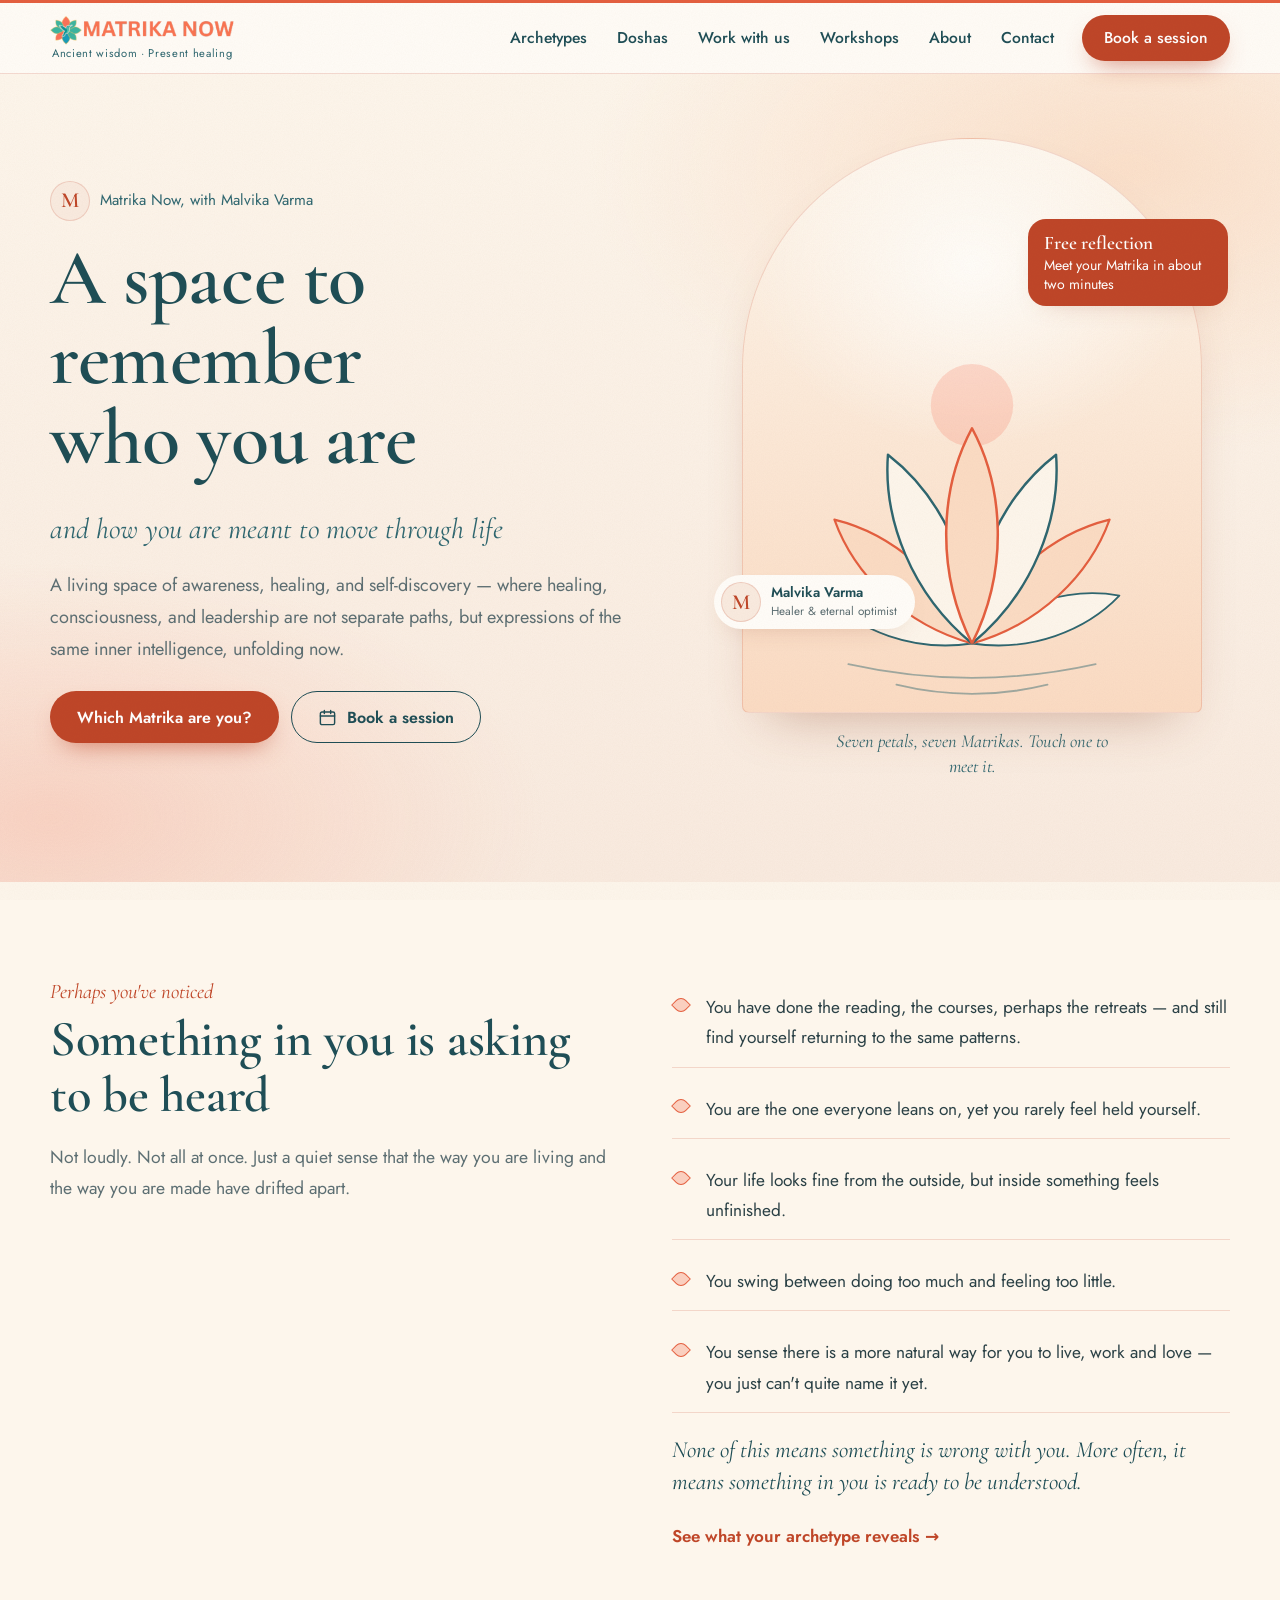
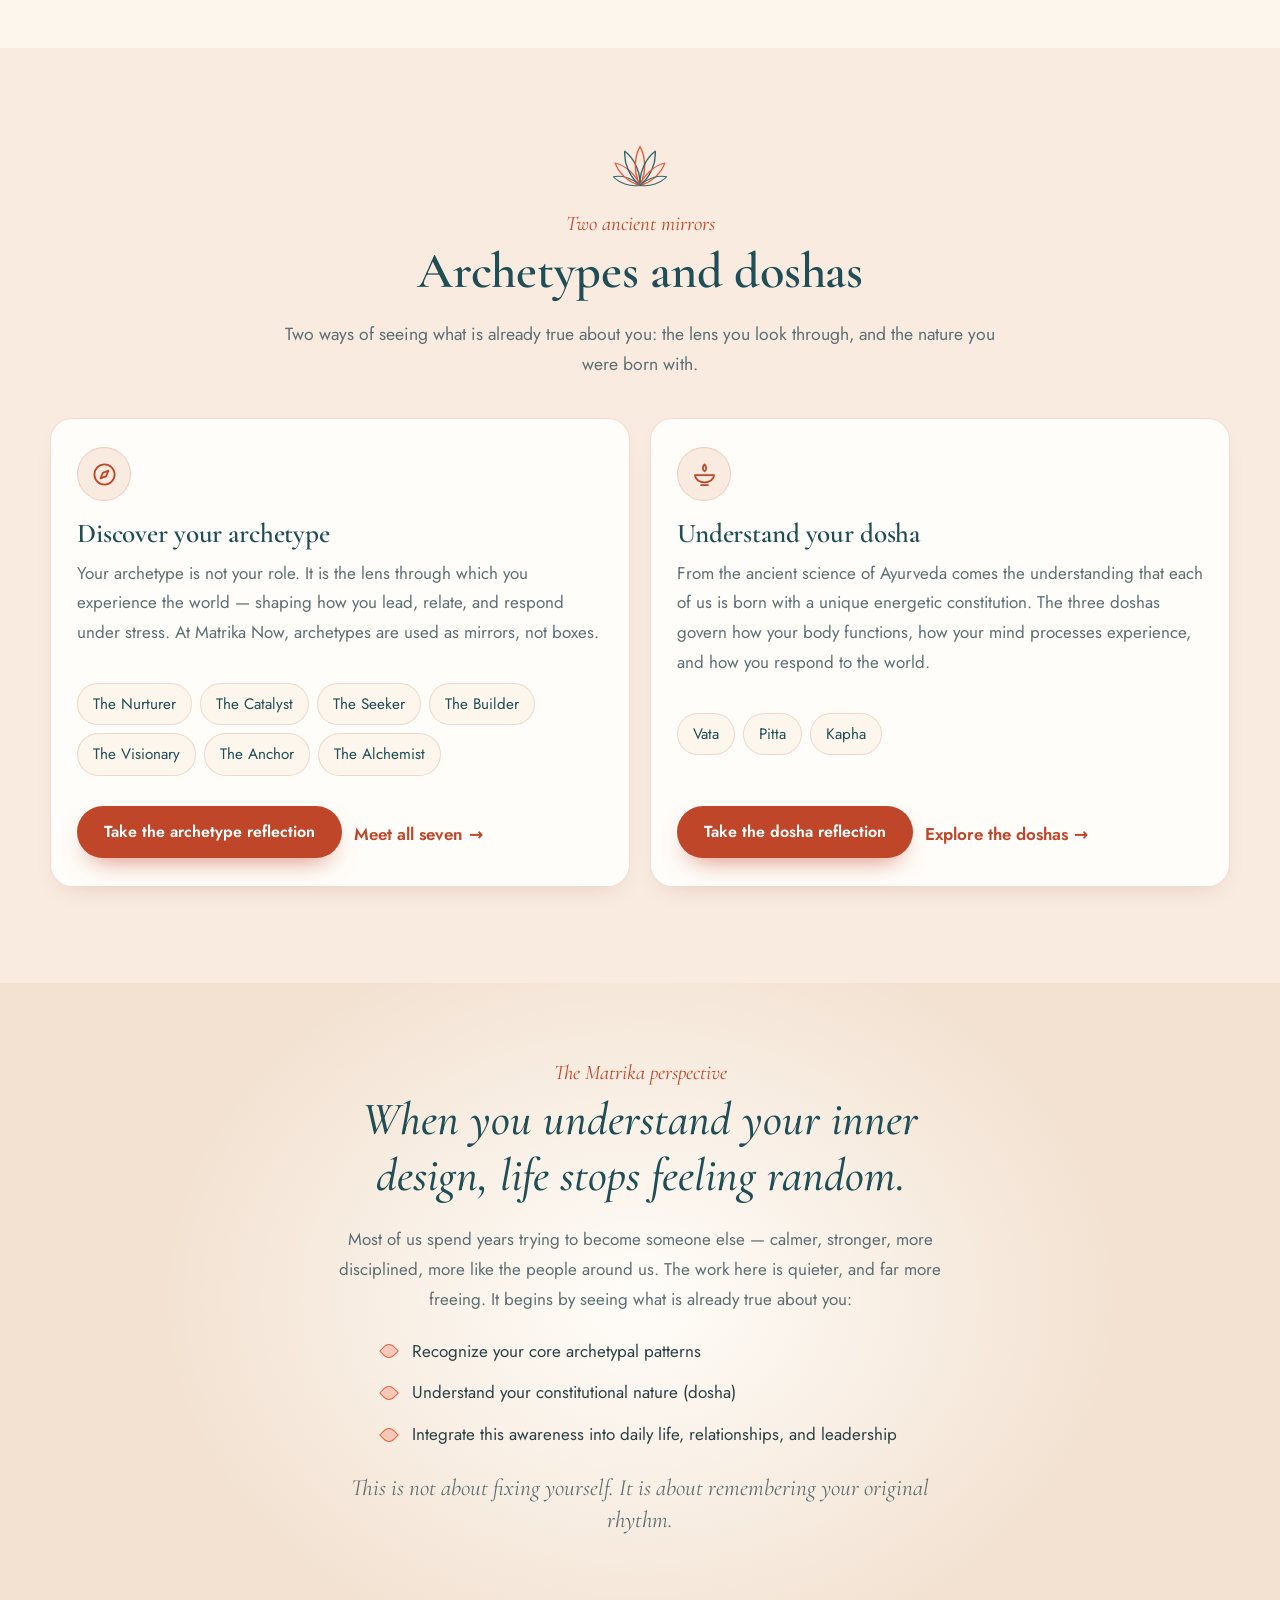
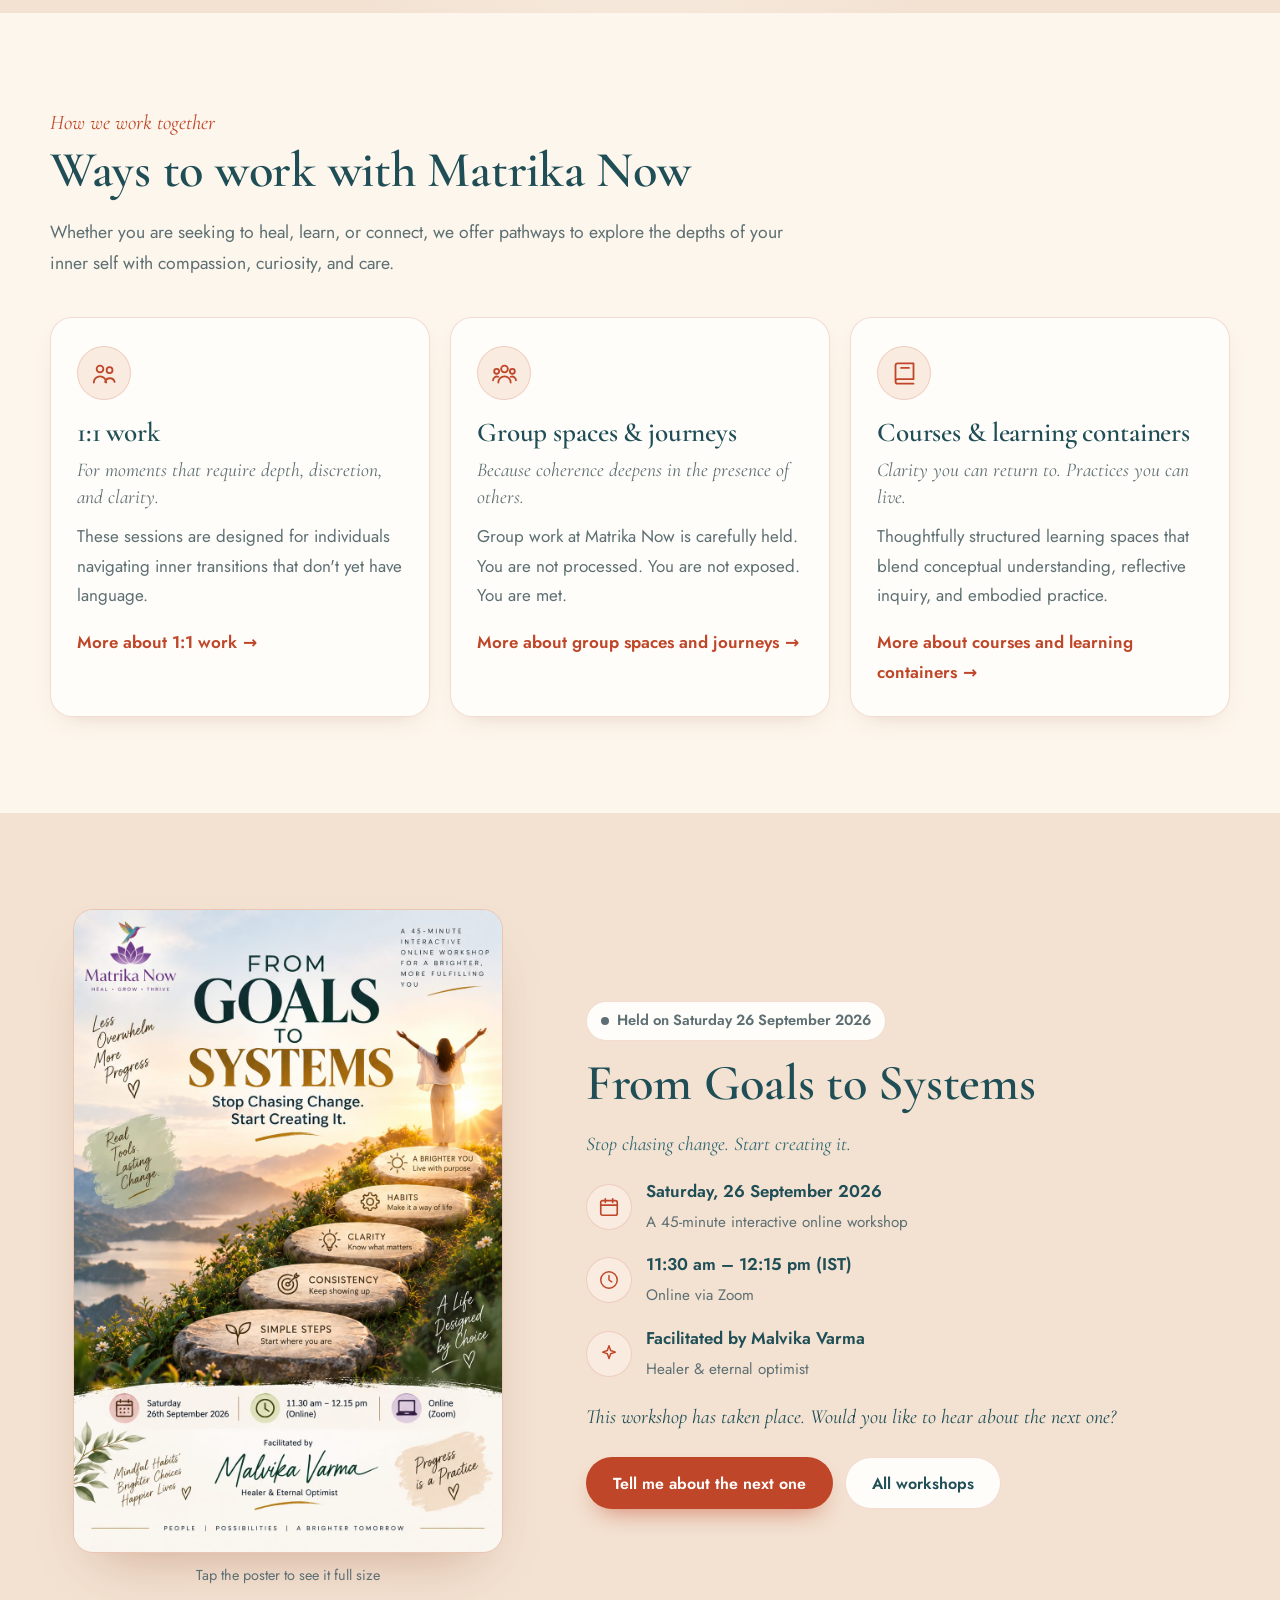
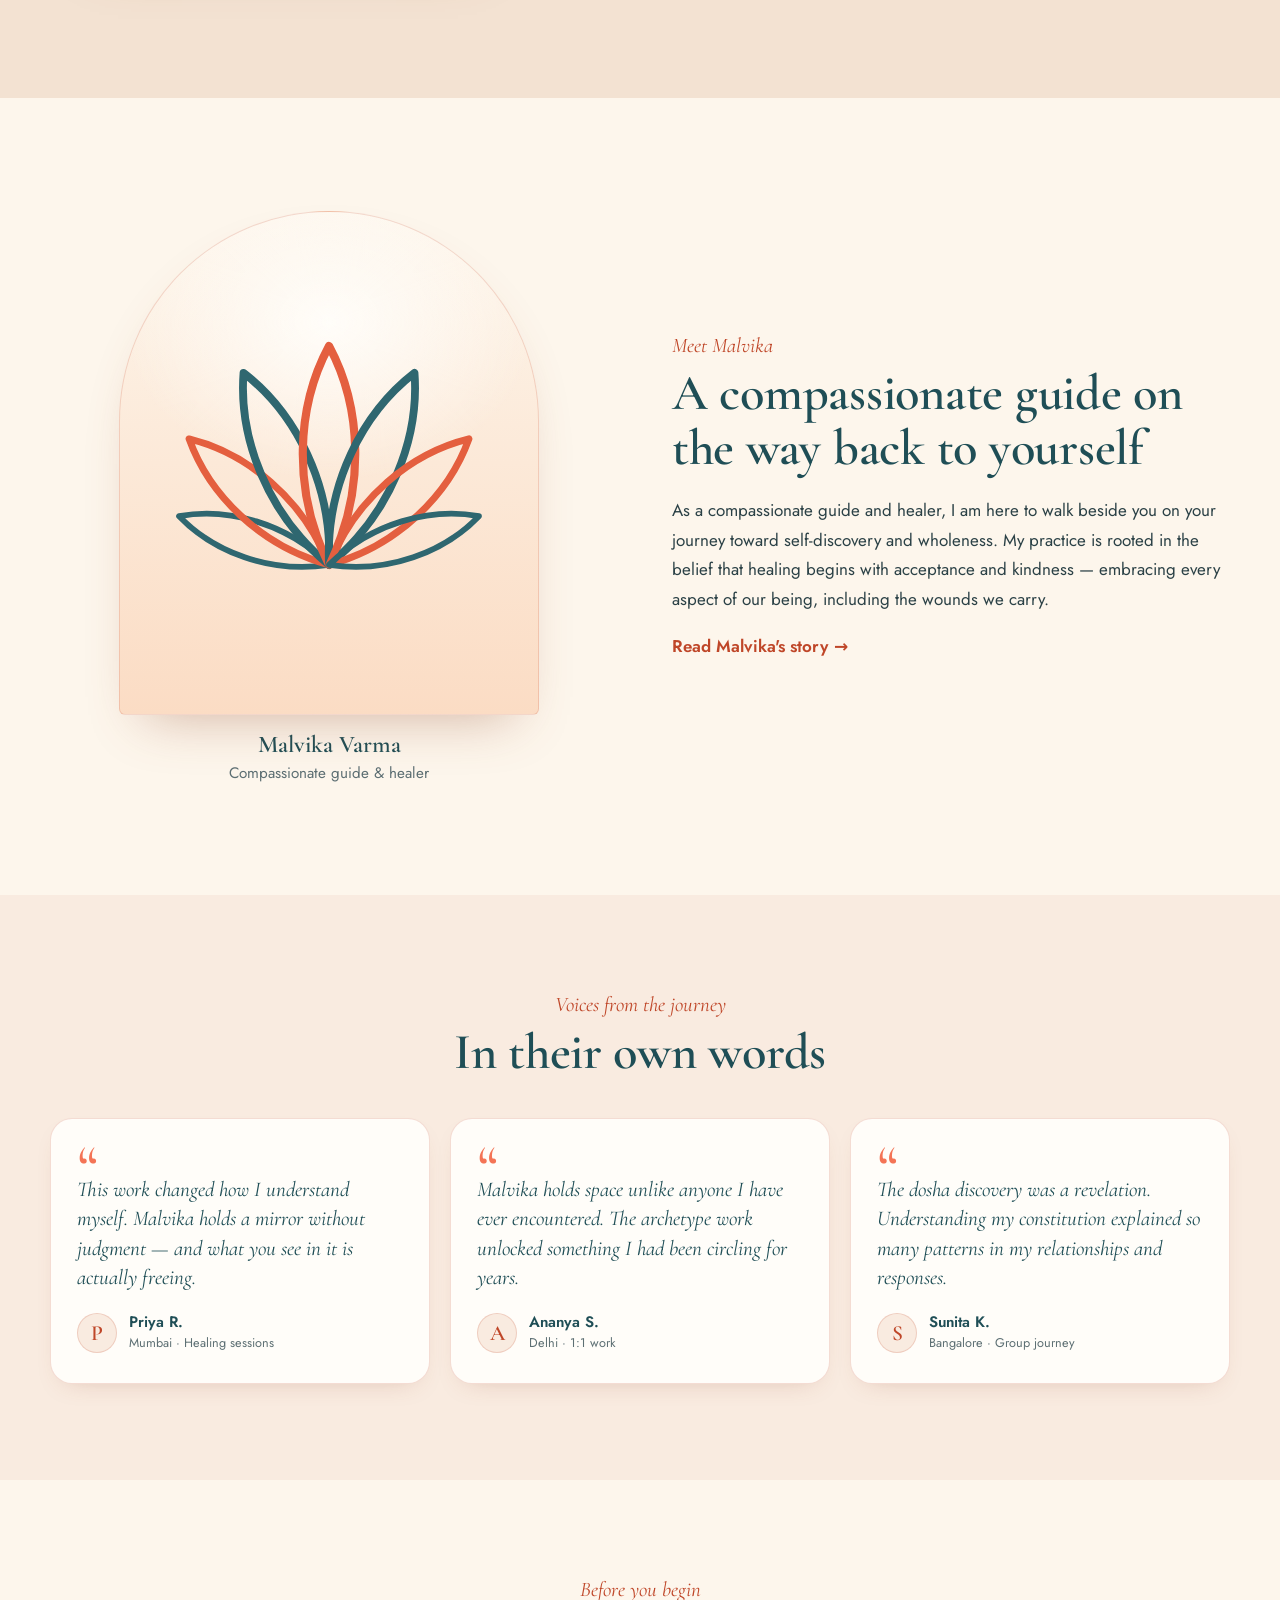
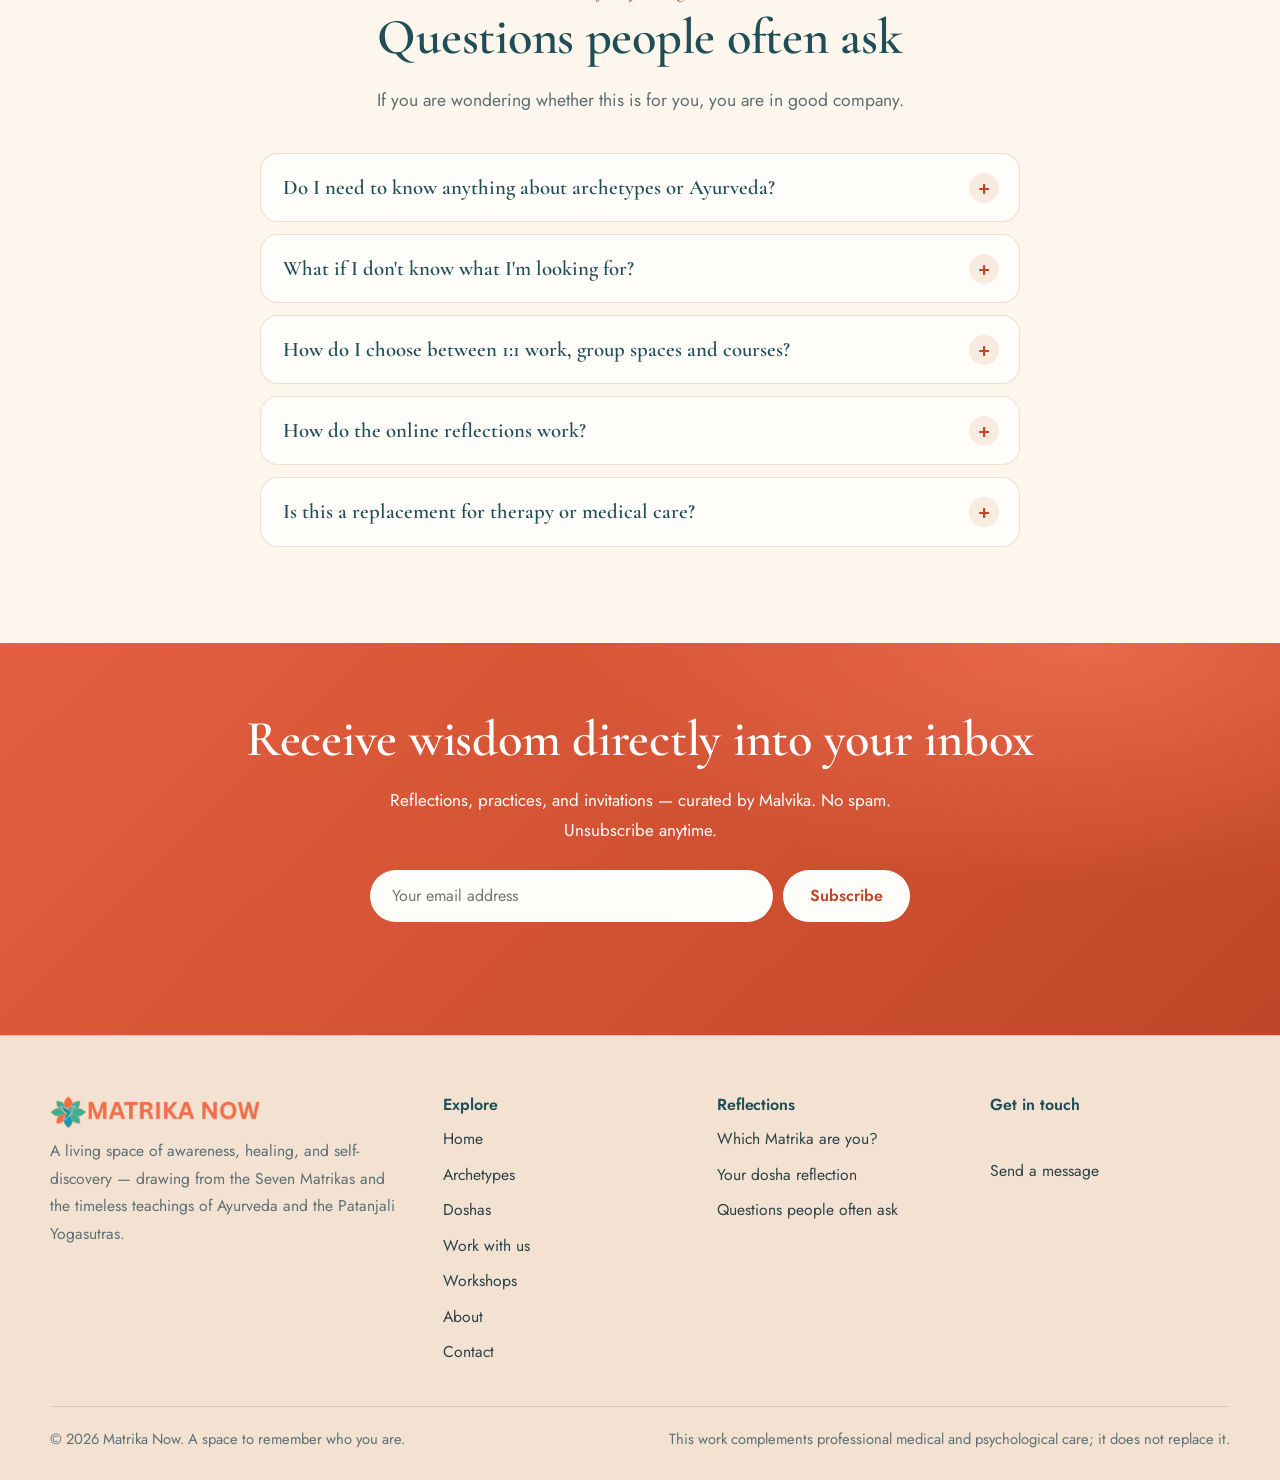
==== index.html @ 665d8288 "Redesign: seven pages, reflections, workshops and working contact points - Home plus Archetypes, Dos" ====
<!doctype html>
<html lang="en" data-root="">
<head>
  <meta charset="utf-8">
  <meta name="viewport" content="width=device-width, initial-scale=1">
  <title>Matrika Now — Ancient Wisdom, Present Healing</title>
  <meta name="description" content="Matrika Now, with healer Malvika Varma: a space for healing and self-discovery through the Seven Matrika archetypes and Ayurvedic doshas. Take the free reflection.">
  <meta name="theme-color" content="#fdf6ec">
  <meta property="og:type" content="website">
  <meta property="og:site_name" content="Matrika Now">
  <meta property="og:title" content="Matrika Now — Ancient Wisdom, Present Healing">
  <meta property="og:description" content="Matrika Now, with healer Malvika Varma: a space for healing and self-discovery through the Seven Matrika archetypes and Ayurvedic doshas. Take the free reflection.">
  <meta property="og:image" content="https://matrikanow.com/assets/img/og-image.jpg">
  <meta property="og:url" content="https://matrikanow.com/">
  <meta name="twitter:card" content="summary_large_image">
  <link rel="canonical" href="https://matrikanow.com/">
  <link rel="icon" type="image/png" href="favicon.png">
  <link rel="preconnect" href="https://fonts.googleapis.com">
  <link rel="preconnect" href="https://fonts.gstatic.com" crossorigin>
  <link rel="stylesheet" href="https://fonts.googleapis.com/css2?family=Cormorant+Garamond:ital,wght@0,500;0,600;1,400;1,500;1,600&family=Jost:wght@400;500;600&display=swap">
  <link rel="stylesheet" href="assets/css/site.css?v=1">
  <script type="application/ld+json">{"@context":"https://schema.org","@type":"Organization","name":"Matrika Now","url":"https://matrikanow.com/","logo":"https://matrikanow.com/logo.png","description":"A living space of awareness, healing, and self-discovery, drawing from the Seven Matrikas, Ayurveda and the Patanjali Yogasutras.","founder":{"@type":"Person","name":"Malvika Varma","jobTitle":"Healer and guide"}}</script>
</head>
<body>
<a class="skip" href="#main">Skip to content</a>
<div class="progress" aria-hidden="true"></div>
<!-- HEADER (same on every page; generated, now edit each page) -->
<header class="site-header">
  <div class="wrap bar">
    <a class="brand" href="./" aria-label="Matrika Now home"><img src="logo.png" alt="Matrika Now" width="300" height="48"><small>Ancient wisdom · Present healing</small></a>
    <button class="nav-toggle" aria-expanded="false" aria-controls="site-nav"><svg viewBox="0 0 24 24" fill="none" stroke="currentColor" stroke-width="2" stroke-linecap="round"><path d="M4 7h16M4 12h16M4 17h10"/></svg><span class="sr-only">Open menu</span></button>
    <nav class="nav" id="site-nav" aria-label="Main"><a href="archetypes/">Archetypes</a><a href="doshas/">Doshas</a><a href="work-with-us/">Work with us</a><a href="workshops/">Workshops</a><a href="about/">About</a><a href="contact/">Contact</a><a class="btn btn-coral" data-book href="contact/">Book a session</a></nav>
  </div>
</header>
<main id="main">
<!-- HERO. The seven-petal lotus draws itself once; each petal links to its archetype. -->
<section class="hero">
  <div class="wrap">
    <div>
      <p class="with"><span class="ini" aria-hidden="true">M</span>Matrika Now, with Malvika Varma</p>
      <h1>A space to remember <span class="nb">who you are</span></h1>
      <p class="sub">and how you are meant to move through life</p>
      <p class="lede">A living space of awareness, healing, and self-discovery — where healing, consciousness, and leadership are not separate paths, but expressions of the same inner intelligence, unfolding now.</p>
      <div class="cta-row"><a class="btn btn-coral" href="archetypes/#quiz">Which Matrika are you?</a><a class="btn btn-line" data-book href="contact/"><svg viewBox="0 0 24 24" fill="none" stroke="currentColor" stroke-width="1.8" stroke-linecap="round" stroke-linejoin="round" aria-hidden="true"><rect x="3" y="5" width="18" height="16" rx="2"/><path d="M8 3v4M16 3v4M3 10h18"/></svg> Book a session</a></div>
    </div>
    <div>
      <div class="window">
        <div class="arch"><svg class="lotus" viewBox="0 0 400 360" role="group" aria-label="The Seven Matrikas, drawn as the petals of a lotus"><circle class="sun" cx="200" cy="92" r="36"/><a href="archetypes/#a-nurturer" data-line="The Nurturer · care, holding, emotional attunement" aria-label="The Nurturer"><path class="petal t" pathLength="1" style="--i:3" transform="rotate(-72 200 300) translate(200 300) scale(0.72) translate(-200 -300)" d="M200 300 C 168 236 172 164 200 112 C 228 164 232 236 200 300 Z"/></a><a href="archetypes/#a-alchemist" data-line="The Alchemist · integration, synthesis, deep transformation" aria-label="The Alchemist"><path class="petal t" pathLength="1" style="--i:3" transform="rotate(72 200 300) translate(200 300) scale(0.72) translate(-200 -300)" d="M200 300 C 168 236 172 164 200 112 C 228 164 232 236 200 300 Z"/></a><a href="archetypes/#a-catalyst" data-line="The Catalyst · transformation, action, momentum" aria-label="The Catalyst"><path class="petal c" pathLength="1" style="--i:2" transform="rotate(-48 200 300) translate(200 300) scale(0.86) translate(-200 -300)" d="M200 300 C 168 236 172 164 200 112 C 228 164 232 236 200 300 Z"/></a><a href="archetypes/#a-anchor" data-line="The Anchor · grounding, presence, nervous-system safety" aria-label="The Anchor"><path class="petal c" pathLength="1" style="--i:2" transform="rotate(48 200 300) translate(200 300) scale(0.86) translate(-200 -300)" d="M200 300 C 168 236 172 164 200 112 C 228 164 232 236 200 300 Z"/></a><a href="archetypes/#a-seeker" data-line="The Seeker · meaning, inquiry, inner truth" aria-label="The Seeker"><path class="petal t" pathLength="1" style="--i:1" transform="rotate(-24 200 300) translate(200 300) scale(0.96) translate(-200 -300)" d="M200 300 C 168 236 172 164 200 112 C 228 164 232 236 200 300 Z"/></a><a href="archetypes/#a-visionary" data-line="The Visionary · imagination, possibility, future-sensing" aria-label="The Visionary"><path class="petal t" pathLength="1" style="--i:1" transform="rotate(24 200 300) translate(200 300) scale(0.96) translate(-200 -300)" d="M200 300 C 168 236 172 164 200 112 C 228 164 232 236 200 300 Z"/></a><a href="archetypes/#a-builder" data-line="The Builder · stability, structure, continuity" aria-label="The Builder"><path class="petal c" pathLength="1" style="--i:0" transform="rotate(0 200 300) translate(200 300) scale(1) translate(-200 -300)" d="M200 300 C 168 236 172 164 200 112 C 228 164 232 236 200 300 Z"/></a><path class="ripple" pathLength="1" d="M92 318 Q200 342 308 318"/><path class="ripple" pathLength="1" d="M134 336 Q200 352 266 336"/></svg></div>
        <div class="badge"><span class="ini" aria-hidden="true">M</span><span><b>Malvika Varma</b><small>Healer &amp; eternal optimist</small></span></div>
        <a class="tag" href="archetypes/#quiz"><b>Free reflection</b>Meet your Matrika in about two minutes</a>
      </div>
      <p class="petal-cap" aria-live="polite">Seven petals, seven Matrikas. Touch one to meet it.</p>
    </div>
  </div>
</section>

<!-- RECOGNITION -->
<section class="section" id="recognise">
  <div class="wrap split top">
    <div class="head" style="margin:0">
      <span class="note">Perhaps you've noticed</span>
      <h2>Something in you is asking to be heard</h2>
      <p>Not loudly. Not all at once. Just a quiet sense that the way you are living and the way you are made have drifted apart.</p>
    </div>
    <div>
      <ul class="ticks recognise"><li>You have done the reading, the courses, perhaps the retreats — and still find yourself returning to the same patterns.</li><li>You are the one everyone leans on, yet you rarely feel held yourself.</li><li>Your life looks fine from the outside, but inside something feels unfinished.</li><li>You swing between doing too much and feeling too little.</li><li>You sense there is a more natural way for you to live, work and love — you just can't quite name it yet.</li></ul>
      <p class="close-line">None of this means something is wrong with you. More often, it means something in you is ready to be understood.</p>
      <a class="more" href="archetypes/#quiz">See what your archetype reveals</a>
    </div>
  </div>
</section>

<!-- TWO MIRRORS: archetypes and doshas -->
<section class="section blush" id="discover">
  <div class="wrap">
    <div class="head center"><svg class="mark-sm" viewBox="60 100 280 225" aria-hidden="true"><path transform="rotate(-72 200 300) translate(200 300) scale(0.72) translate(-200 -300)" d="M200 300 C 168 236 172 164 200 112 C 228 164 232 236 200 300 Z" fill="none" stroke="var(--primary-soft)" stroke-width="7" stroke-linejoin="round"/><path transform="rotate(-48 200 300) translate(200 300) scale(0.86) translate(-200 -300)" d="M200 300 C 168 236 172 164 200 112 C 228 164 232 236 200 300 Z" fill="none" stroke="var(--accent-deep)" stroke-width="7" stroke-linejoin="round"/><path transform="rotate(-24 200 300) translate(200 300) scale(0.96) translate(-200 -300)" d="M200 300 C 168 236 172 164 200 112 C 228 164 232 236 200 300 Z" fill="none" stroke="var(--primary-soft)" stroke-width="7" stroke-linejoin="round"/><path transform="rotate(0 200 300) translate(200 300) scale(1) translate(-200 -300)" d="M200 300 C 168 236 172 164 200 112 C 228 164 232 236 200 300 Z" fill="none" stroke="var(--accent-deep)" stroke-width="7" stroke-linejoin="round"/><path transform="rotate(24 200 300) translate(200 300) scale(0.96) translate(-200 -300)" d="M200 300 C 168 236 172 164 200 112 C 228 164 232 236 200 300 Z" fill="none" stroke="var(--primary-soft)" stroke-width="7" stroke-linejoin="round"/><path transform="rotate(48 200 300) translate(200 300) scale(0.86) translate(-200 -300)" d="M200 300 C 168 236 172 164 200 112 C 228 164 232 236 200 300 Z" fill="none" stroke="var(--accent-deep)" stroke-width="7" stroke-linejoin="round"/><path transform="rotate(72 200 300) translate(200 300) scale(0.72) translate(-200 -300)" d="M200 300 C 168 236 172 164 200 112 C 228 164 232 236 200 300 Z" fill="none" stroke="var(--primary-soft)" stroke-width="7" stroke-linejoin="round"/></svg><span class="note">Two ancient mirrors</span><h2>Archetypes and doshas</h2><p>Two ways of seeing what is already true about you: the lens you look through, and the nature you were born with.</p></div>
    <div class="grid g2">
      <article class="card door"><span class="ic"><svg viewBox="0 0 24 24" fill="none" stroke="currentColor" stroke-width="1.6" stroke-linecap="round" stroke-linejoin="round" aria-hidden="true"><circle cx="12" cy="12" r="9"/><path d="M15.5 8.5l-2 5-5 2 2-5z"/></svg></span><h3>Discover your archetype</h3><p>Your archetype is not your role. It is the lens through which you experience the world — shaping how you lead, relate, and respond under stress. At Matrika Now, archetypes are used as mirrors, not boxes.</p><ul class="chips"><li><a href="archetypes/#a-nurturer">The Nurturer</a></li><li><a href="archetypes/#a-catalyst">The Catalyst</a></li><li><a href="archetypes/#a-seeker">The Seeker</a></li><li><a href="archetypes/#a-builder">The Builder</a></li><li><a href="archetypes/#a-visionary">The Visionary</a></li><li><a href="archetypes/#a-anchor">The Anchor</a></li><li><a href="archetypes/#a-alchemist">The Alchemist</a></li></ul><p class="last" data-last="archetype" hidden>Your last reflection: <b></b></p><div class="cta-row"><a class="btn btn-coral" href="archetypes/#quiz">Take the archetype reflection</a><a class="more" href="archetypes/">Meet all seven</a></div></article>
      <article class="card door"><span class="ic"><svg viewBox="0 0 24 24" fill="none" stroke="currentColor" stroke-width="1.6" stroke-linecap="round" stroke-linejoin="round" aria-hidden="true"><path d="M12 3c2 2.4 2 4.6 0 6.2-2-1.6-2-3.8 0-6.2z"/><path d="M3.5 12.5h17c0 3.6-3.8 6.5-8.5 6.5s-8.5-2.9-8.5-6.5z"/><path d="M9 21.5h6"/></svg></span><h3>Understand your dosha</h3><p>From the ancient science of Ayurveda comes the understanding that each of us is born with a unique energetic constitution. The three doshas govern how your body functions, how your mind processes experience, and how you respond to the world.</p><ul class="chips"><li><a href="doshas/#d-vata">Vata</a></li><li><a href="doshas/#d-pitta">Pitta</a></li><li><a href="doshas/#d-kapha">Kapha</a></li></ul><p class="last" data-last="dosha" hidden>Your last reflection: <b></b></p><div class="cta-row"><a class="btn btn-coral" href="doshas/#quiz">Take the dosha reflection</a><a class="more" href="doshas/">Explore the doshas</a></div></article>
    </div>
  </div>
</section>

<!-- THE MATRIKA PERSPECTIVE -->
<section class="band" id="perspective">
  <div class="wrap">
    <span class="note">The Matrika perspective</span>
    <blockquote>When you understand your inner design, life stops feeling random.</blockquote>
    <p>Most of us spend years trying to become someone else — calmer, stronger, more disciplined, more like the people around us. The work here is quieter, and far more freeing. It begins by seeing what is already true about you:</p>
    <ul class="ticks"><li>Recognize your core archetypal patterns</li><li>Understand your constitutional nature (dosha)</li><li>Integrate this awareness into daily life, relationships, and leadership</li></ul>
    <p class="close-line">This is not about fixing yourself. It is about remembering your original rhythm.</p>
  </div>
</section>

<!-- WAYS TO WORK -->
<section class="section" id="work">
  <div class="wrap">
    <div class="head"><span class="note">How we work together</span><h2>Ways to work with Matrika Now</h2><p>Whether you are seeking to heal, learn, or connect, we offer pathways to explore the depths of your inner self with compassion, curiosity, and care.</p></div>
    <div class="grid g3"><article class="card"><span class="ic"><svg viewBox="0 0 24 24" fill="none" stroke="currentColor" stroke-width="1.6" stroke-linecap="round" stroke-linejoin="round" aria-hidden="true"><circle cx="8" cy="8" r="3"/><circle cx="16.5" cy="9" r="2.6"/><path d="M2.5 20a5.5 5.5 0 0 1 11 0M12.5 19.5a4.4 4.4 0 0 1 8.5 0"/></svg></span><h3>1:1 work</h3><p class="tagline">For moments that require depth, discretion, and clarity.</p><p>These sessions are designed for individuals navigating inner transitions that don't yet have language.</p><a class="more" href="work-with-us/#one-to-one">More about 1:1 work</a></article><article class="card"><span class="ic"><svg viewBox="0 0 24 24" fill="none" stroke="currentColor" stroke-width="1.6" stroke-linecap="round" stroke-linejoin="round" aria-hidden="true"><circle cx="12" cy="8" r="3"/><circle cx="5" cy="10" r="2.2"/><circle cx="19" cy="10" r="2.2"/><path d="M6.5 20a5.5 5.5 0 0 1 11 0M1.8 18a3.4 3.4 0 0 1 4.6-3.1M22.2 18a3.4 3.4 0 0 0-4.6-3.1"/></svg></span><h3>Group spaces &amp; journeys</h3><p class="tagline">Because coherence deepens in the presence of others.</p><p>Group work at Matrika Now is carefully held. You are not processed. You are not exposed. You are met.</p><a class="more" href="work-with-us/#group">More about group spaces and journeys</a></article><article class="card"><span class="ic"><svg viewBox="0 0 24 24" fill="none" stroke="currentColor" stroke-width="1.6" stroke-linecap="round" stroke-linejoin="round" aria-hidden="true"><path d="M4 19V5a2 2 0 0 1 2-2h14v14H6a2 2 0 0 0-2 2 2 2 0 0 0 2 2h14"/><path d="M9 7h7"/></svg></span><h3>Courses &amp; learning containers</h3><p class="tagline">Clarity you can return to. Practices you can live.</p><p>Thoughtfully structured learning spaces that blend conceptual understanding, reflective inquiry, and embodied practice.</p><a class="more" href="work-with-us/#courses">More about courses and learning containers</a></article></div>
  </div>
</section>

<!-- WORKSHOP (the poster stays; status changes automatically after the date) -->
<section class="section sand" id="workshop">
  <div class="wrap">
<!-- WORKSHOP. Past/upcoming is worked out from data-start/data-end (India time, +05:30).
     To add a new workshop: copy this whole <div class="event">, change the dates, text, poster and
     the "Reserve your spot" link (registration page or Zoom sign-up). -->
<div class="event is-past" data-event data-start="2026-09-26T11:30:00+05:30" data-end="2026-09-26T12:15:00+05:30" data-title="From Goals to Systems: a Matrika Now workshop" data-desc="A 45-minute interactive online workshop facilitated by Malvika Varma." data-location="Online via Zoom">
  <div><a class="poster" href="workshop.jpg" target="_blank" rel="noopener"><img src="workshop.jpg" alt="Poster: From Goals to Systems, a 45-minute interactive online workshop by Malvika Varma, Matrika Now, Saturday 26 September 2026, 11:30 am to 12:15 pm on Zoom" width="1024" height="1536" loading="lazy"></a><p class="poster-cap">Tap the poster to see it full size</p></div>
  <div>
    <span class="status">Saturday, 26 September 2026</span>
    <h2>From Goals to Systems</h2>
    <p class="tagline">Stop chasing change. Start creating it.</p>
    <ul class="facts"><li><span class="ic"><svg viewBox="0 0 24 24" fill="none" stroke="currentColor" stroke-width="1.8" stroke-linecap="round" stroke-linejoin="round" aria-hidden="true"><rect x="3" y="5" width="18" height="16" rx="2"/><path d="M8 3v4M16 3v4M3 10h18"/></svg></span><span><b>Saturday, 26 September 2026</b><small>A 45-minute interactive online workshop</small></span></li><li><span class="ic"><svg viewBox="0 0 24 24" fill="none" stroke="currentColor" stroke-width="1.6" stroke-linecap="round" stroke-linejoin="round" aria-hidden="true"><circle cx="12" cy="12" r="9"/><path d="M12 7v5l3 2"/></svg></span><span><b>11:30 am – 12:15 pm (IST)</b><small>Online via Zoom</small></span></li><li><span class="ic"><svg viewBox="0 0 24 24" fill="none" stroke="currentColor" stroke-width="1.6" stroke-linecap="round" stroke-linejoin="round" aria-hidden="true"><path d="M12 3l1.8 5.2L19 10l-5.2 1.8L12 17l-1.8-5.2L5 10l5.2-1.8z"/></svg></span><span><b>Facilitated by Malvika Varma</b><small>Healer &amp; eternal optimist</small></span></li></ul>
    <div class="cta-row" data-when="upcoming"><a class="btn btn-coral" href="contact/?about=From%20Goals%20to%20Systems%20workshop">Reserve your spot</a><button class="btn btn-soft" type="button" data-ics><svg viewBox="0 0 24 24" fill="none" stroke="currentColor" stroke-width="1.8" stroke-linecap="round" stroke-linejoin="round" aria-hidden="true"><rect x="3" y="5" width="18" height="16" rx="2"/><path d="M8 3v4M16 3v4M3 10h18"/></svg> Add to my calendar</button></div>
    <div data-when="past"><p class="close-line" style="font-size:1.25rem">This workshop has taken place. Would you like to hear about the next one?</p><div class="cta-row"><a class="btn btn-coral" href="contact/?about=next%20workshop">Tell me about the next one</a><a class="btn btn-soft" href="workshops/">All workshops</a></div></div>
  </div>
</div>
  </div>
</section>

<!-- MEET MALVIKA -->
<section class="section" id="about">
  <div class="wrap split">
    <figure class="portrait"><div class="arch"><svg class="" viewBox="60 100 280 225" aria-hidden="true"><path transform="rotate(-72 200 300) translate(200 300) scale(0.72) translate(-200 -300)" d="M200 300 C 168 236 172 164 200 112 C 228 164 232 236 200 300 Z" fill="none" stroke="var(--primary-soft)" stroke-width="7" stroke-linejoin="round"/><path transform="rotate(-48 200 300) translate(200 300) scale(0.86) translate(-200 -300)" d="M200 300 C 168 236 172 164 200 112 C 228 164 232 236 200 300 Z" fill="none" stroke="var(--accent-deep)" stroke-width="7" stroke-linejoin="round"/><path transform="rotate(-24 200 300) translate(200 300) scale(0.96) translate(-200 -300)" d="M200 300 C 168 236 172 164 200 112 C 228 164 232 236 200 300 Z" fill="none" stroke="var(--primary-soft)" stroke-width="7" stroke-linejoin="round"/><path transform="rotate(0 200 300) translate(200 300) scale(1) translate(-200 -300)" d="M200 300 C 168 236 172 164 200 112 C 228 164 232 236 200 300 Z" fill="none" stroke="var(--accent-deep)" stroke-width="7" stroke-linejoin="round"/><path transform="rotate(24 200 300) translate(200 300) scale(0.96) translate(-200 -300)" d="M200 300 C 168 236 172 164 200 112 C 228 164 232 236 200 300 Z" fill="none" stroke="var(--primary-soft)" stroke-width="7" stroke-linejoin="round"/><path transform="rotate(48 200 300) translate(200 300) scale(0.86) translate(-200 -300)" d="M200 300 C 168 236 172 164 200 112 C 228 164 232 236 200 300 Z" fill="none" stroke="var(--accent-deep)" stroke-width="7" stroke-linejoin="round"/><path transform="rotate(72 200 300) translate(200 300) scale(0.72) translate(-200 -300)" d="M200 300 C 168 236 172 164 200 112 C 228 164 232 236 200 300 Z" fill="none" stroke="var(--primary-soft)" stroke-width="7" stroke-linejoin="round"/></svg></div><figcaption>Malvika Varma<small>Compassionate guide &amp; healer</small></figcaption></figure>
    <div><span class="note">Meet Malvika</span><h2>A compassionate guide on the way back to yourself</h2><p>As a compassionate guide and healer, I am here to walk beside you on your journey toward self-discovery and wholeness. My practice is rooted in the belief that healing begins with acceptance and kindness — embracing every aspect of our being, including the wounds we carry.</p><a class="more" href="about/">Read Malvika's story</a></div>
  </div>
</section>

<!-- TESTIMONIALS -->
<section class="section blush" id="testimonials">
  <div class="wrap">
    <div class="head center"><span class="note">Voices from the journey</span><h2>In their own words</h2></div>
    <div class="grid g3"><figure class="tcard"><span class="mk" aria-hidden="true">&ldquo;</span><blockquote>This work changed how I understand myself. Malvika holds a mirror without judgment — and what you see in it is actually freeing.</blockquote><figcaption><span class="ini" aria-hidden="true">P</span><span><b>Priya R.</b><small>Mumbai · Healing sessions</small></span></figcaption></figure><figure class="tcard"><span class="mk" aria-hidden="true">&ldquo;</span><blockquote>Malvika holds space unlike anyone I have ever encountered. The archetype work unlocked something I had been circling for years.</blockquote><figcaption><span class="ini" aria-hidden="true">A</span><span><b>Ananya S.</b><small>Delhi · 1:1 work</small></span></figcaption></figure><figure class="tcard"><span class="mk" aria-hidden="true">&ldquo;</span><blockquote>The dosha discovery was a revelation. Understanding my constitution explained so many patterns in my relationships and responses.</blockquote><figcaption><span class="ini" aria-hidden="true">S</span><span><b>Sunita K.</b><small>Bangalore · Group journey</small></span></figcaption></figure></div>
  </div>
</section>

<!-- FAQ -->
<section class="section" id="faq">
  <div class="wrap narrow">
    <div class="head center"><span class="note">Before you begin</span><h2>Questions people often ask</h2><p>If you are wondering whether this is for you, you are in good company.</p></div>
    <div class="faq"><details><summary>Do I need to know anything about archetypes or Ayurveda?</summary><p>Not at all. You bring your life, your questions and your curiosity. The language and the frameworks are introduced gently, only as far as they are useful to you.</p></details><details><summary>What if I don't know what I'm looking for?</summary><p>That is often the most honest place to begin. Many people arrive with a feeling rather than a goal — a restlessness, a heaviness, a sense of being out of step. Naming it is part of the work.</p></details><details><summary>How do I choose between 1:1 work, group spaces and courses?</summary><p>1:1 work suits moments that need depth and privacy. Group spaces suit those who grow through shared experience. Courses suit those who want structure they can return to at their own pace. If you are unsure, begin with a conversation.</p></details><details><summary>How do the online reflections work?</summary><p>The archetype and dosha reflections are short sets of questions that you answer in your browser. Your answers are not sent or stored anywhere; the result is simply a starting point for a conversation.</p></details><details><summary>Is this a replacement for therapy or medical care?</summary><p>No. This work complements professional medical and psychological care; it does not replace it. If you are in crisis or managing a health condition, please continue to work with your doctor or therapist.</p></details></div>
  </div>
</section>

<!-- NEWSLETTER -->
<section class="news" id="newsletter">
  <div class="wrap">
    <h2>Receive wisdom directly into your inbox</h2>
    <p>Reflections, practices, and invitations — curated by Malvika. No spam. Unsubscribe anytime.</p>
    <form data-form="Newsletter" novalidate><label class="sr-only" for="f-news">Email address</label><input id="f-news" name="email" type="email" autocomplete="email" placeholder="Your email address" required><button class="btn btn-light" type="submit">Subscribe</button><p class="form-note" role="status" aria-live="polite"></p></form>
  </div>
</section>
</main>
<!-- FOOTER (same on every page) -->
<footer class="site-footer">
  <div class="wrap">
    <div class="fgrid">
      <div><img class="flogo" src="logo.png" alt="Matrika Now" width="300" height="48" loading="lazy"><p style="max-width:40ch">A living space of awareness, healing, and self-discovery — drawing from the Seven Matrikas and the timeless teachings of Ayurveda and the Patanjali Yogasutras.</p><div class="social"><a data-show="instagram" href="#" aria-label="Instagram"><svg viewBox="0 0 24 24" fill="none" stroke="currentColor" stroke-width="1.6" stroke-linecap="round" stroke-linejoin="round" aria-hidden="true"><rect x="3" y="3" width="18" height="18" rx="5"/><circle cx="12" cy="12" r="4"/><circle cx="17.4" cy="6.6" r=".6" fill="currentColor"/></svg></a><a data-show="facebook" href="#" aria-label="Facebook"><svg viewBox="0 0 24 24" fill="none" stroke="currentColor" stroke-width="1.6" stroke-linecap="round" stroke-linejoin="round" aria-hidden="true"><path d="M14 8h3V4h-3a4 4 0 0 0-4 4v3H7v4h3v6h4v-6h3l1-4h-4V8z"/></svg></a><a data-show="youtube" href="#" aria-label="YouTube"><svg viewBox="0 0 24 24" fill="none" stroke="currentColor" stroke-width="1.6" stroke-linecap="round" stroke-linejoin="round" aria-hidden="true"><rect x="2.5" y="5.5" width="19" height="13" rx="4"/><path d="M10 9.5v5l4.5-2.5z"/></svg></a></div></div>
      <div><h4>Explore</h4><ul><li><a href="./">Home</a></li><li><a href="archetypes/">Archetypes</a></li><li><a href="doshas/">Doshas</a></li><li><a href="work-with-us/">Work with us</a></li><li><a href="workshops/">Workshops</a></li><li><a href="about/">About</a></li><li><a href="contact/">Contact</a></li></ul></div>
      <div><h4>Reflections</h4><ul><li><a href="archetypes/#quiz">Which Matrika are you?</a></li><li><a href="doshas/#quiz">Your dosha reflection</a></li><li><a href="./#faq">Questions people often ask</a></li></ul></div>
      <div><h4>Get in touch</h4><ul><li><a data-show="booking" href="#">Book a session</a></li><li><a data-show="email" href="#"><span data-fill></span></a></li><li><a data-show="whatsapp" href="#">WhatsApp <span data-fill></span></a></li><li><a data-show="phone" href="#"><span data-fill></span></a></li><li><a href="contact/">Send a message</a></li></ul></div>
    </div>
    <div class="fine"><p>&copy; <span data-year>2026</span> Matrika Now. A space to remember who you are.</p><p>This work complements professional medical and psychological care; it does not replace it.</p></div>
  </div>
</footer>
<a class="wa" data-show="whatsapp" href="#" aria-label="Chat on WhatsApp"><svg viewBox="0 0 32 32" fill="currentColor" aria-hidden="true"><path d="M16 3C8.8 3 3 8.8 3 16c0 2.3.6 4.5 1.7 6.4L3 29l6.8-1.8A13 13 0 0016 29c7.2 0 13-5.8 13-13S23.2 3 16 3zm0 23.7c-2 0-3.9-.6-5.5-1.6l-.4-.2-4 1 1.1-3.9-.3-.4A10.7 10.7 0 1116 26.7zm5.9-8c-.3-.2-1.9-.9-2.2-1s-.5-.2-.7.2-.8 1-1 1.2-.4.2-.7.1a8.7 8.7 0 01-4.3-3.8c-.3-.6.3-.5.9-1.7.1-.2 0-.4 0-.5l-1-2.3c-.2-.6-.5-.5-.7-.5h-.6c-.2 0-.6.1-.9.4s-1.2 1.2-1.2 2.9 1.2 3.4 1.4 3.6c.2.2 2.4 3.7 5.9 5.2 2.2.9 3 1 4.1.8.7-.1 1.9-.8 2.2-1.5s.3-1.4.2-1.5-.3-.2-.6-.4z"/></svg></a>
<button class="to-top" aria-label="Back to top"><svg viewBox="0 0 24 24" fill="none" stroke="currentColor" stroke-width="2" stroke-linecap="round" stroke-linejoin="round"><path d="M12 19V5M5 12l7-7 7 7"/></svg></button>
<div class="mbar"><a class="btn btn-coral" data-book href="contact/">Book a session</a><a class="btn btn-soft" href="archetypes/#quiz">Take the reflection</a></div>
<script src="assets/js/site.js?v=1" defer></script>
</body>
</html>
---- assets/css/site.css ----
/* =====================================================================
   MATRIKA NOW · site.css
   Brand palette from the Matrika Now design PDF: warm cream, blush and
   sand grounds, coral accents, deep teal for text (never a background).
   Mobile-first. Colours ONLY from the :root tokens below.
   Breakpoints: 640 / 900 / 1100 (desktop menu) / 1280
   One showpiece: the home hero's seven-petal lotus that draws itself
   once. Everything else is deliberately quiet.
   ===================================================================== */
:root{
  --primary:#1f4e56;       /* deep teal: headings and text only, never a background */
  --primary-soft:#2f6770;
  --accent:#f47456;        /* coral: lines, petals, highlights */
  --accent-deep:#e45f3f;
  --accent-ink:#bf4628;    /* coral dark enough for buttons and small text (AA) */
  --accent-ink-2:#a63c21;  /* button hover */
  --accent-soft:#f89a80;
  --bg:#fdf6ec;            /* warm cream page */
  --bg-blush:#f9ebe0;      /* alternate sections */
  --bg-sand:#f3e2d2;       /* footer, quiet bands */
  --peach:#fbdcc4;
  --paper:#fffdf9;         /* cards, header */
  --on-accent:#ffffff;     /* text on coral */
  --text:#2b4146;
  --muted:#5d6f73;
  --line:rgba(191,70,40,.18);
  --line-soft:rgba(31,78,86,.12);
  --shadow:0 26px 54px -26px rgba(150,80,50,.42);
  --shadow-sm:0 10px 26px -16px rgba(150,80,50,.34);
  --display:"Cormorant Garamond",Georgia,"Times New Roman",serif;
  --sans:"Jost",system-ui,-apple-system,"Segoe UI",Roboto,sans-serif;
  --maxw:1180px;
  --r:22px;
}
*,*::before,*::after{box-sizing:border-box}
html{overflow-x:clip;scroll-behavior:smooth;-webkit-text-size-adjust:100%;scroll-padding-top:96px}
body{margin:0;font-family:var(--sans);font-size:1.0625rem;line-height:1.75;color:var(--text);background:var(--bg);overflow-x:hidden}
/* paper grain, very faint */
body::after{content:"";position:fixed;inset:0;pointer-events:none;z-index:200;opacity:.22;mix-blend-mode:multiply;
  background-image:url("data:image/svg+xml;utf8,<svg xmlns='http://www.w3.org/2000/svg' width='180' height='180'><filter id='n'><feTurbulence type='fractalNoise' baseFrequency='0.9' numOctaves='2' stitchTiles='stitch'/><feColorMatrix values='0 0 0 0 0.55  0 0 0 0 0.40  0 0 0 0 0.30  0 0 0 0.30 0'/></filter><rect width='100%25' height='100%25' filter='url(%23n)'/></svg>")}
[hidden]{display:none!important}
img{max-width:100%;height:auto;display:block}
a{color:var(--accent-ink);text-decoration-thickness:1px;text-underline-offset:3px}
a:hover{color:var(--accent-ink-2)}
h1,h2,h3,h4{font-family:var(--display);font-weight:600;line-height:1.1;color:var(--primary);margin:0 0 .4em;letter-spacing:-.005em}
h1{font-size:clamp(2.75rem,9vw,4.9rem);line-height:1.02}
h2{font-size:clamp(2.05rem,5.2vw,3.15rem)}
h3{font-size:clamp(1.45rem,2.8vw,1.7rem)}
p{margin:0 0 1em}
strong{font-weight:600;color:var(--primary)}
.sr-only{position:absolute;width:1px;height:1px;overflow:hidden;clip:rect(0 0 0 0);white-space:nowrap}
.wrap{width:min(100% - 32px,var(--maxw));margin-inline:auto}
.narrow{max-width:760px;margin-inline:auto}
:focus-visible{outline:3px solid var(--primary-soft);outline-offset:3px;border-radius:8px}
.skip{position:absolute;left:12px;top:-60px;z-index:300;background:var(--paper);color:var(--primary);padding:10px 16px;border-radius:10px;font-weight:600}
.skip:focus{top:12px}
.progress{position:fixed;top:0;left:0;height:3px;width:0;z-index:120;background:linear-gradient(90deg,var(--accent),var(--accent-deep))}

/* ---------- Header ---------- */
.site-header{position:sticky;top:0;z-index:100;background:color-mix(in srgb,var(--paper) 88%,transparent);-webkit-backdrop-filter:blur(12px);backdrop-filter:blur(12px);border-top:3px solid var(--accent-deep);border-bottom:1px solid var(--line);transition:box-shadow .3s}
.site-header.scrolled{box-shadow:0 12px 30px -20px rgba(150,80,50,.55)}
.bar{display:flex;align-items:center;justify-content:space-between;gap:16px;min-height:70px}
.brand{display:flex;flex-direction:column;gap:2px;text-decoration:none;padding:6px 0}
.brand img{width:184px}
.brand small{font-size:.7rem;letter-spacing:.06em;color:var(--primary-soft);padding-left:2px;line-height:1.2}
.nav-toggle{appearance:none;border:1px solid var(--line);background:var(--paper);width:46px;height:46px;border-radius:50%;display:grid;place-items:center;color:var(--primary);cursor:pointer;flex:none}
.nav-toggle svg{width:22px;height:22px}
.nav{position:absolute;left:0;right:0;top:100%;display:none;flex-direction:column;padding:6px 16px 20px;background:var(--paper);border-bottom:1px solid var(--line);box-shadow:0 24px 40px -24px rgba(150,80,50,.5);max-height:calc(100vh - 80px);overflow:auto}
.nav.open{display:flex}
.nav a{padding:13px 4px;border-bottom:1px solid var(--line-soft);color:var(--primary);text-decoration:none;font-weight:500;font-size:1.06rem}
.nav a[aria-current="page"]{color:var(--accent-ink)}
.nav a.btn{margin-top:16px;border-bottom:0;color:var(--on-accent)}
@media (min-width:1100px){
  .nav-toggle{display:none}
  .nav{position:static;display:flex;flex-direction:row;align-items:center;gap:2px;padding:0;background:none;border:0;box-shadow:none;max-height:none;overflow:visible}
  .nav a{border:0;padding:8px 11px;font-size:.98rem;position:relative}
  .nav a[aria-current="page"]::after{content:"";position:absolute;left:11px;right:11px;bottom:1px;height:2px;border-radius:2px;background:var(--accent)}
  .nav a.btn{margin:0 0 0 12px;padding:11px 22px;min-height:46px}
}
@media (min-width:1280px){.nav a{padding:8px 14px}.nav a[aria-current="page"]::after{left:14px;right:14px}}

/* ---------- Buttons ---------- */
.btn{display:inline-flex;align-items:center;justify-content:center;gap:10px;min-height:52px;padding:13px 26px;border-radius:999px;font:600 1rem/1.2 var(--sans);text-decoration:none;cursor:pointer;border:1.5px solid transparent;text-align:center;transition:transform .2s,background-color .25s,box-shadow .25s,color .25s,border-color .25s}
.btn svg{width:19px;height:19px;flex:none}
.btn:active{transform:translateY(1px)}
.btn-coral{background:var(--accent-ink);color:var(--on-accent);box-shadow:0 12px 26px -12px rgba(191,70,40,.7)}
.btn-coral:hover{background:var(--accent-ink-2);color:var(--on-accent)}
.btn-line{border-color:var(--primary);color:var(--primary);background:transparent}
.btn-line:hover{border-color:var(--accent-ink);color:var(--accent-ink);background:var(--paper)}
.btn-soft{background:var(--paper);color:var(--primary);border-color:var(--line)}
.btn-soft:hover{border-color:var(--accent-ink);color:var(--accent-ink)}
.btn-light{background:var(--paper);color:var(--accent-ink)}
.btn-light:hover{background:var(--bg);color:var(--accent-ink-2)}
.cta-row{display:flex;flex-wrap:wrap;gap:12px;align-items:center;margin-top:26px}
@media (max-width:639px){.cta-row .btn{width:100%}}
.more{font-weight:600;color:var(--accent-ink);text-decoration:none}
.more::after{content:"→";display:inline-block;margin-left:6px;transition:transform .2s}
.more:hover::after{transform:translateX(3px)}

/* ---------- Home hero ---------- */
.hero{position:relative;overflow:hidden;padding:40px 0 64px;
  background:radial-gradient(60% 50% at 88% 12%,color-mix(in srgb,var(--peach) 80%,transparent),transparent 70%),
             radial-gradient(55% 45% at 4% 92%,color-mix(in srgb,var(--accent-soft) 30%,transparent),transparent 70%),
             linear-gradient(180deg,var(--bg),var(--bg-blush))}
.hero .wrap{display:grid;gap:44px;align-items:center}
.hero .with{display:flex;align-items:center;gap:10px;font-size:.95rem;color:var(--primary-soft);margin-bottom:18px}
.ini{display:grid;place-items:center;width:40px;height:40px;border-radius:50%;background:var(--bg-blush);border:1px solid var(--line);font-family:var(--display);font-size:1.35rem;font-weight:600;color:var(--accent-ink);flex:none}
.hero .sub{font-family:var(--display);font-style:italic;font-size:clamp(1.35rem,3.2vw,1.8rem);color:var(--primary-soft);line-height:1.3;margin:0 0 .8em}
.nb{white-space:nowrap}
.lede{font-size:1.13rem;color:var(--muted);max-width:56ch}
.window{position:relative;width:100%;max-width:460px;margin-inline:auto}
.arch{position:relative;aspect-ratio:4/5;border-radius:999px 999px 30px 30px;overflow:hidden;border:1px solid var(--line);box-shadow:var(--shadow);
  background:radial-gradient(70% 45% at 50% 22%,var(--paper),transparent 70%),linear-gradient(180deg,var(--bg) 0%,var(--peach) 100%);display:flex;align-items:flex-end}
.arch .lotus{width:100%;height:auto;display:block}
.petal{fill:transparent;stroke-width:2.2;stroke-linejoin:round;stroke-dasharray:1;stroke-dashoffset:1;
  animation:draw 1.5s ease forwards,bloom .9s ease forwards;animation-delay:calc(var(--i) * .14s + .2s),calc(var(--i) * .14s + 1.4s);transition:stroke-width .25s}
.petal.c{stroke:var(--accent-deep);--pf:var(--peach)}
.petal.t{stroke:var(--primary-soft);--pf:var(--bg)}
.ripple{fill:none;stroke:var(--primary-soft);stroke-width:1.6;stroke-linecap:round;opacity:.45;stroke-dasharray:1;stroke-dashoffset:1;animation:draw 1.6s ease 1.2s forwards}
.lotus .sun{fill:color-mix(in srgb,var(--accent) 22%,transparent)}
.lotus a{cursor:pointer;outline:none}
.lotus a:hover .petal,.lotus a:focus-visible .petal{stroke-width:4}
@keyframes draw{to{stroke-dashoffset:0}}
@keyframes bloom{to{fill:var(--pf)}}
.petal-cap{text-align:center;font-family:var(--display);font-style:italic;font-size:1.15rem;color:var(--primary-soft);margin:16px auto 0;max-width:34ch;min-height:3.1em;line-height:1.35}
.badge{position:absolute;left:8px;top:76%;display:flex;gap:10px;align-items:center;background:var(--paper);border-radius:999px;padding:7px 18px 7px 7px;box-shadow:var(--shadow-sm);font-size:.88rem;line-height:1.25}
.badge b{display:block;color:var(--primary);font-weight:600}
.badge small{color:var(--muted)}
.tag{position:absolute;right:8px;top:14%;background:var(--accent-ink);color:var(--on-accent);padding:12px 16px;border-radius:18px;max-width:200px;font-size:.88rem;line-height:1.35;text-decoration:none;box-shadow:var(--shadow-sm);transition:transform .2s}
.tag b{display:block;font-family:var(--display);font-size:1.2rem;font-weight:600}
.tag:hover{color:var(--on-accent);transform:translateY(-2px)}
@media (min-width:900px){
  .hero{padding:64px 0 96px}
  .hero .wrap{grid-template-columns:1.08fr .92fr;gap:60px}
  .badge{left:-28px}
  .tag{right:-26px}
}

/* ---------- Inner page hero ---------- */
.phero{padding:48px 0 44px;text-align:center;background:radial-gradient(60% 70% at 50% 0%,color-mix(in srgb,var(--peach) 65%,transparent),transparent 70%),linear-gradient(180deg,var(--bg),var(--bg-blush))}
.phero .mark{width:84px;height:auto;margin:0 auto 14px}
.phero h1{font-size:clamp(2.5rem,7.4vw,4.1rem)}
.phero .lede{margin-inline:auto}
.phero .cta-row{justify-content:center}
@media (min-width:900px){.phero{padding:72px 0 64px}}

/* ---------- Sections ---------- */
.section{padding:68px 0}
.section.blush{background:var(--bg-blush)}
.section.sand{background:var(--bg-sand)}
.section.paper{background:var(--paper)}
@media (min-width:900px){.section{padding:96px 0}}
.head{max-width:740px;margin-bottom:38px}
.head.center{margin-inline:auto;text-align:center}
.head p{color:var(--muted);font-size:1.1rem}
.note{display:block;font-family:var(--display);font-style:italic;font-size:1.3rem;line-height:1.3;color:var(--accent-ink);margin-bottom:6px}
.mark-sm{width:58px;height:auto;margin-bottom:10px}
.center .mark-sm{margin-inline:auto}
.split{display:grid;gap:40px;align-items:center}
@media (min-width:900px){.split{grid-template-columns:1fr 1fr;gap:64px}.split.top{align-items:start}}

/* ---------- Grids and cards ---------- */
.grid{display:grid;gap:20px}
@media (min-width:640px){.g2,.g4{grid-template-columns:repeat(2,1fr)}.g3{grid-template-columns:repeat(2,1fr)}}
@media (min-width:900px){.g3{grid-template-columns:repeat(3,1fr)}}
@media (min-width:1100px){.g4{grid-template-columns:repeat(4,1fr)}}
.card{background:var(--paper);border:1px solid var(--line);border-radius:var(--r);padding:28px 26px;box-shadow:var(--shadow-sm)}
.card h3{margin-bottom:.35em}
.card p{color:var(--muted)}
.card p:last-child{margin-bottom:0}
.card .more{margin-top:6px}
.ic{width:54px;height:54px;border-radius:50%;background:var(--bg-blush);border:1px solid var(--line);color:var(--accent-ink);display:grid;place-items:center;margin-bottom:18px;flex:none}
.ic svg{width:27px;height:27px}
.tagline{font-family:var(--display);font-style:italic;font-size:1.22rem;line-height:1.35;color:var(--primary-soft);margin-bottom:.6em}

/* Lists */
.ticks{list-style:none;margin:0 0 1.2em;padding:0;display:grid;gap:12px}
.ticks li{position:relative;padding-left:32px}
.ticks li::before{content:"";position:absolute;left:2px;top:.45em;width:14px;height:14px;border-radius:50% 0;transform:rotate(45deg);background:color-mix(in srgb,var(--accent) 30%,transparent);border:1.5px solid var(--accent-deep)}
.card .ticks li{color:var(--muted)}
.recognise{font-size:1.08rem}
.recognise li{padding:14px 0 14px 34px;border-bottom:1px solid var(--line)}
.recognise li::before{top:1.15em}
.close-line{font-family:var(--display);font-size:1.45rem;font-style:italic;line-height:1.4;color:var(--primary)}

/* Chips */
.chips{display:flex;flex-wrap:wrap;gap:8px;margin:18px 0 22px;padding:0;list-style:none}
.chips a{display:inline-block;padding:7px 15px;border-radius:999px;border:1px solid var(--line);background:var(--bg);color:var(--primary);text-decoration:none;font-size:.95rem;transition:border-color .2s,color .2s}
.chips a:hover{border-color:var(--accent-ink);color:var(--accent-ink)}
.door{display:flex;flex-direction:column}
.door .cta-row{margin-top:auto;padding-top:8px}
.last{font-size:.95rem;color:var(--primary-soft);margin:-6px 0 14px}

/* Quote band */
.band{padding:76px 0;text-align:center;background:radial-gradient(50% 80% at 50% 50%,var(--paper),transparent 75%),var(--bg-sand)}
.band blockquote{margin:0 auto;max-width:28ch;font-family:var(--display);font-style:italic;font-weight:500;font-size:clamp(1.9rem,4.6vw,2.9rem);line-height:1.2;color:var(--primary)}
.band p{max-width:62ch;margin:22px auto 0;color:var(--muted)}
.band .ticks{max-width:520px;margin:22px auto;text-align:left}
.band .close-line{margin-top:18px}

/* ---------- Workshop ---------- */
.event{display:grid;gap:36px;align-items:center}
@media (min-width:900px){.event{grid-template-columns:.85fr 1.15fr;gap:60px}}
.poster{display:block;max-width:430px;width:100%;margin-inline:auto;border-radius:20px;overflow:hidden;box-shadow:var(--shadow);border:1px solid var(--line);transition:transform .3s}
.poster:hover{transform:translateY(-3px)}
.poster-cap{text-align:center;font-size:.9rem;color:var(--muted);margin-top:10px}
.status{display:inline-flex;gap:8px;align-items:center;padding:6px 14px;border-radius:999px;background:var(--paper);border:1px solid var(--line);font-size:.92rem;font-weight:600;color:var(--accent-ink);margin-bottom:14px}
.status::before{content:"";width:8px;height:8px;border-radius:50%;background:var(--accent-deep)}
.event.is-past .status{color:var(--muted)}
.event.is-past .status::before{background:var(--muted)}
.event.is-past [data-when="upcoming"],.event:not(.is-past) [data-when="past"]{display:none!important}
.facts{list-style:none;margin:20px 0;padding:0;display:grid;gap:14px}
.facts li{display:flex;gap:14px;align-items:center}
.facts .ic{width:46px;height:46px;margin:0}
.facts .ic svg{width:22px;height:22px}
.facts b{display:block;color:var(--primary);font-weight:600}
.facts small{color:var(--muted);font-size:.95rem}
.path{list-style:none;margin:18px 0;padding:0;display:flex;flex-wrap:wrap;gap:8px}
.path li{padding:7px 14px;border-radius:999px;background:var(--paper);border:1px solid var(--line);font-size:.93rem}
.path b{color:var(--primary);font-weight:600}
.soon{border-style:dashed;text-align:center}
.soon .ic{margin-inline:auto}

/* ---------- Testimonials ---------- */
.tcard{margin:0;background:var(--paper);border:1px solid var(--line);border-radius:var(--r);padding:30px 26px;box-shadow:var(--shadow-sm);display:flex;flex-direction:column}
.tcard .mk{font-family:var(--display);font-size:4rem;line-height:.6;color:var(--accent);height:26px}
.tcard blockquote{margin:0 0 20px;font-family:var(--display);font-size:1.32rem;line-height:1.4;color:var(--primary);font-style:italic}
.tcard figcaption{margin-top:auto;display:flex;gap:12px;align-items:center;font-size:.95rem;line-height:1.3}
.tcard figcaption b{display:block;color:var(--primary);font-weight:600}
.tcard figcaption small{color:var(--muted)}

/* ---------- FAQ ---------- */
.faq{display:grid;gap:12px}
.faq details{background:var(--paper);border:1px solid var(--line);border-radius:18px}
.faq summary{list-style:none;cursor:pointer;padding:20px 60px 20px 22px;position:relative;font-family:var(--display);font-size:1.3rem;font-weight:600;line-height:1.3;color:var(--primary)}
.faq summary::-webkit-details-marker{display:none}
.faq summary::after{content:"+";position:absolute;right:20px;top:50%;transform:translateY(-50%);width:30px;height:30px;border-radius:50%;background:var(--bg-blush);color:var(--accent-ink);display:grid;place-items:center;font:500 1.2rem/1 var(--sans);transition:transform .3s}
.faq details[open] summary::after{transform:translateY(-50%) rotate(45deg)}
.faq details p{padding:0 22px 20px;margin:0;color:var(--muted)}

/* ---------- Archetype cards ---------- */
.agrid{display:grid;gap:20px}
@media (min-width:640px){.agrid{grid-template-columns:repeat(2,1fr)}.agrid>:last-child:nth-child(odd){grid-column:1/-1;justify-self:center;width:calc(50% - 10px)}}
@media (min-width:900px){.agrid{grid-template-columns:repeat(3,1fr)}.agrid>:last-child:nth-child(odd){grid-column:auto;width:auto}.agrid>:last-child:nth-child(3n+1){grid-column:2}}
.acard{scroll-margin-top:110px;transition:box-shadow .3s,border-color .3s}
.acard:target{border-color:var(--accent-deep);box-shadow:0 0 0 3px color-mix(in srgb,var(--accent) 30%,transparent),var(--shadow-sm)}
.balance{font-size:.95rem;color:var(--accent-ink);font-weight:500;margin-bottom:12px!important}
.acard details{border-top:1px solid var(--line);margin-top:6px;padding-top:12px}
.acard summary{cursor:pointer;font-weight:600;color:var(--primary);list-style:none;display:flex;justify-content:space-between;gap:10px;align-items:center}
.acard summary::-webkit-details-marker{display:none}
.acard summary::after{content:"+";color:var(--accent-ink);font-size:1.3rem;line-height:1;transition:transform .3s}
.acard details[open] summary::after{transform:rotate(45deg)}
.shadow-line{margin:12px 0 8px!important}
.shadow-line b{display:block;font-size:.88rem;color:var(--accent-ink);font-weight:600}
.ask{font-family:var(--display);font-style:italic;font-size:1.3rem;line-height:1.35;color:var(--primary)!important;margin:0!important}
.pull{max-width:30ch;margin:48px auto 0;text-align:center;font-family:var(--display);font-style:italic;font-size:clamp(1.6rem,3.6vw,2.2rem);line-height:1.3;color:var(--primary)}

/* ---------- Dosha tabs ---------- */
.tabs{display:flex;gap:4px;padding:5px;background:var(--paper);border:1px solid var(--line);border-radius:999px;width:max-content;max-width:100%;margin:0 auto 34px}
.tab{appearance:none;border:0;background:none;padding:11px 24px;border-radius:999px;font:600 1.02rem/1 var(--sans);color:var(--primary);cursor:pointer;transition:background-color .25s,color .25s}
.tab[aria-selected="true"]{background:var(--accent-ink);color:var(--on-accent)}
@media (max-width:399px){.tab{padding:11px 18px}}
.panel{display:none;gap:24px}
.panel.show{display:grid}
html:not(.js) .panel{display:grid;margin-bottom:48px}
html:not(.js) .tabs{display:none}
@media (min-width:900px){.panel{grid-template-columns:1.1fr .9fr;gap:40px;align-items:start}}
.panel h3{font-size:clamp(2.2rem,5vw,3rem);margin-bottom:.1em}
.energy{font-family:var(--display);font-style:italic;font-size:1.35rem;color:var(--accent-ink);margin-bottom:.8em}
.panel .card{margin-bottom:16px}
.panel .card h4{font-family:var(--sans);font-size:.95rem;font-weight:600;color:var(--accent-ink);margin-bottom:.35em}
.traits{display:flex;flex-wrap:wrap;gap:8px;list-style:none;margin:16px 0 0;padding:0}
.traits li{padding:6px 14px;border-radius:999px;background:var(--paper);border:1px solid var(--line);font-size:.93rem;color:var(--primary)}

/* ---------- Quizzes ---------- */
.quiz{background:var(--paper);border:1px solid var(--line);border-radius:30px;padding:28px 22px;box-shadow:var(--shadow);max-width:780px;margin-inline:auto;scroll-margin-top:100px}
@media (min-width:640px){.quiz{padding:44px}}
.quiz .start{text-align:center}
.quiz .start .ic{margin-inline:auto}
.quiz .meta{font-size:.93rem;color:var(--muted)}
.qtop{display:flex;justify-content:space-between;align-items:center;gap:12px;font-size:.93rem;color:var(--muted)}
.qbar{height:6px;border-radius:6px;background:var(--bg-blush);overflow:hidden;margin:8px 0 6px}
.qbar i{display:block;height:100%;width:0;background:linear-gradient(90deg,var(--accent),var(--accent-deep));border-radius:6px;transition:width .4s ease}
.qtitle{font-family:var(--display);font-weight:600;font-size:clamp(1.55rem,3.8vw,2.05rem);line-height:1.22;color:var(--primary);margin:14px 0 20px;outline:none}
.qopts{display:grid;gap:10px}
.qopt{appearance:none;width:100%;text-align:left;display:flex;gap:14px;align-items:flex-start;padding:15px 18px;border-radius:16px;border:1.5px solid var(--line);background:var(--bg);font:400 1.03rem/1.45 var(--sans);color:var(--text);cursor:pointer;transition:border-color .2s,background-color .2s}
.qopt:hover{border-color:var(--accent-deep)}
.qopt .dot{flex:none;width:20px;height:20px;margin-top:2px;border-radius:50%;border:2px solid var(--accent-soft);transition:background-color .2s,border-color .2s}
.qopt[aria-pressed="true"]{border-color:var(--accent-ink);background:var(--bg-blush)}
.qopt[aria-pressed="true"] .dot{background:var(--accent-ink);border-color:var(--accent-ink);box-shadow:inset 0 0 0 3px var(--paper)}
.qnav{display:flex;justify-content:space-between;align-items:center;margin-top:18px;min-height:44px}
.qback{appearance:none;background:none;border:0;padding:10px 4px;font:500 1rem var(--sans);color:var(--muted);cursor:pointer}
.qback:hover{color:var(--accent-ink)}
.qback[disabled]{visibility:hidden}
.result{text-align:center}
.result .rname{font-size:clamp(2.4rem,7vw,3.4rem);margin:4px 0 6px}
.result .ic{margin:6px auto 14px;width:64px;height:64px}
.result .ic svg{width:32px;height:32px}
.result .essence{font-size:1.1rem;max-width:56ch;margin-inline:auto}
.result .box{background:var(--bg);border:1px solid var(--line);border-radius:18px;padding:18px 20px;margin:18px auto;max-width:560px;text-align:left}
.result .box p{margin:0 0 .6em}
.result .box p:last-child{margin:0}
.result .also{color:var(--primary-soft)}
.result .cta-row{justify-content:center}
.result .small{font-size:.9rem;color:var(--muted);margin-top:18px}
.bars{display:grid;gap:12px;max-width:520px;margin:20px auto;text-align:left}
.bars div{display:grid;grid-template-columns:64px 1fr 46px;gap:12px;align-items:center;font-weight:600;color:var(--primary)}
.bars .track{height:12px;border-radius:12px;background:var(--bg-blush);overflow:hidden}
.bars .track i{display:block;height:100%;width:0;border-radius:12px;transition:width .9s ease}
.bars .v i{background:var(--accent-soft)}
.bars .p i{background:var(--accent-deep)}
.bars .k i{background:var(--accent-ink)}
.bars span:last-child{text-align:right;font-weight:500;color:var(--muted)}

/* ---------- Steps (the real 4-step path) ---------- */
.steps{list-style:none;margin:0;padding:0;display:grid;gap:18px;counter-reset:s}
@media (min-width:640px){.steps{grid-template-columns:repeat(2,1fr)}}
@media (min-width:1100px){.steps{grid-template-columns:repeat(4,1fr)}}
.steps li{counter-increment:s;background:var(--paper);border:1px solid var(--line);border-radius:var(--r);padding:26px 24px}
.steps li::before{content:counter(s);display:grid;place-items:center;width:42px;height:42px;border-radius:50%;background:var(--bg-blush);color:var(--accent-ink);font-family:var(--display);font-size:1.4rem;font-weight:600;margin-bottom:14px}
.steps h3{font-size:1.4rem}
.steps p{margin:0;color:var(--muted)}

/* ---------- About ---------- */
.portrait{position:relative;max-width:420px;width:100%;margin-inline:auto}
.portrait .arch{aspect-ratio:5/6;align-items:center;justify-content:center}
.portrait .arch svg{width:78%;height:auto}
.portrait figcaption{text-align:center;margin-top:16px;font-family:var(--display);font-size:1.5rem;font-weight:600;color:var(--primary);line-height:1.2}
.portrait figcaption small{display:block;font-family:var(--sans);font-size:.95rem;font-weight:400;color:var(--muted);margin-top:4px}

/* ---------- Contact + forms ---------- */
.ccard{display:flex;gap:16px;align-items:center;text-decoration:none;color:inherit;transition:border-color .2s,transform .2s}
a.ccard:hover{border-color:var(--accent-ink);transform:translateY(-2px);color:inherit}
.ccard .ic{margin:0}
.ccard b{display:block;color:var(--primary);font-weight:600;font-size:1.05rem}
.ccard small{color:var(--muted);font-size:.95rem;word-break:break-word}
.formcard{background:var(--paper);border:1px solid var(--line);border-radius:26px;padding:26px 22px;box-shadow:var(--shadow)}
@media (min-width:640px){.formcard{padding:36px}}
.formcard h3{margin-bottom:.2em}
.formcard .privacy{font-size:.93rem;color:var(--muted)}
.row2{display:grid;gap:0 16px}
@media (min-width:640px){.row2{grid-template-columns:1fr 1fr}}
.field{margin-bottom:16px}
.field label{display:block;font-weight:500;color:var(--primary);margin-bottom:6px;font-size:.98rem}
.field input,.field select,.field textarea{width:100%;font:400 1rem/1.4 var(--sans);color:var(--text);background:var(--bg);border:1.5px solid var(--line);border-radius:14px;padding:13px 15px;min-height:50px}
.field textarea{min-height:120px;resize:vertical}
.field input:focus,.field select:focus,.field textarea:focus{outline:none;border-color:var(--accent-ink);box-shadow:0 0 0 3px color-mix(in srgb,var(--accent) 22%,transparent)}
.form-note{margin:14px 0 0;font-size:.95rem;color:var(--primary-soft);min-height:1.4em}
.form-note.warn{color:var(--accent-ink)}

/* ---------- Newsletter band ---------- */
.news{padding:68px 0;background:radial-gradient(60% 90% at 85% 0%,color-mix(in srgb,var(--accent) 70%,transparent),transparent 70%),linear-gradient(135deg,var(--accent-deep),var(--accent-ink));color:var(--on-accent);text-align:center}
.news h2{color:var(--on-accent)}
.news p{max-width:56ch;margin-inline:auto}
.news form{display:flex;flex-wrap:wrap;gap:10px;justify-content:center;max-width:540px;margin:24px auto 0}
.news input{flex:1 1 240px;min-height:52px;border-radius:999px;border:0;padding:0 22px;font:400 1rem var(--sans);color:var(--text);background:var(--paper)}
.news input:focus{outline:3px solid var(--paper);outline-offset:2px}
.news .form-note{color:var(--on-accent);width:100%}
@media (max-width:639px){.news form .btn{width:100%}}

/* ---------- Closing ---------- */
.closing{padding:80px 0;text-align:center;background:radial-gradient(60% 80% at 50% 100%,color-mix(in srgb,var(--peach) 75%,transparent),transparent 70%),var(--bg)}
.closing h2{max-width:20ch;margin-inline:auto}
.closing p{max-width:58ch;margin-inline:auto;color:var(--muted)}
.closing .cta-row{justify-content:center}

/* ---------- Footer ---------- */
.site-footer{background:var(--bg-sand);padding:60px 0 28px;font-size:.98rem;border-top:1px solid var(--line)}
.fgrid{display:grid;gap:34px}
@media (min-width:640px){.fgrid{grid-template-columns:1fr 1fr}}
@media (min-width:1100px){.fgrid{grid-template-columns:1.5fr 1fr 1fr 1fr}}
.flogo{width:210px;margin-bottom:8px}
.site-footer h4{font-family:var(--sans);font-size:1rem;font-weight:600;color:var(--primary);margin-bottom:12px}
.site-footer ul{list-style:none;margin:0;padding:0;display:grid;gap:8px}
.site-footer a{color:var(--text);text-decoration:none}
.site-footer a:hover{color:var(--accent-ink);text-decoration:underline}
.site-footer p{color:var(--muted)}
.social{display:flex;gap:10px;margin-top:14px}
.social a{width:42px;height:42px;border-radius:50%;display:grid;place-items:center;background:var(--paper);border:1px solid var(--line);color:var(--accent-ink)}
.social svg{width:20px;height:20px}
.fine{border-top:1px solid var(--line);margin-top:40px;padding-top:20px;display:flex;flex-wrap:wrap;justify-content:space-between;gap:10px;font-size:.92rem;color:var(--muted)}
.fine p{margin:0}

/* ---------- Floating helpers ---------- */
.to-top,.wa{position:fixed;right:16px;z-index:90;display:grid;place-items:center;border-radius:50%;box-shadow:var(--shadow-sm);opacity:0;transform:translateY(12px);pointer-events:none;transition:opacity .3s,transform .3s,bottom .3s}
.to-top{bottom:16px;width:46px;height:46px;border:1px solid var(--line);background:var(--paper);color:var(--primary);cursor:pointer}
.to-top svg{width:20px;height:20px}
.wa{bottom:72px;width:52px;height:52px;background:var(--accent-ink);color:var(--on-accent)}
.wa svg{width:26px;height:26px}
.to-top.show,.wa.show{opacity:1;transform:none;pointer-events:auto}
.mbar{position:fixed;left:0;right:0;bottom:0;z-index:95;display:flex;gap:8px;padding:10px 12px calc(10px + env(safe-area-inset-bottom));background:color-mix(in srgb,var(--paper) 94%,transparent);-webkit-backdrop-filter:blur(10px);backdrop-filter:blur(10px);border-top:1px solid var(--line);transform:translateY(110%);transition:transform .35s}
.mbar .btn{flex:1;min-height:46px;padding:10px 12px;font-size:.95rem}
.mbar.show{transform:none}
body.has-mbar .to-top{bottom:84px}
body.has-mbar .wa{bottom:140px}
@media (min-width:900px){.mbar{display:none}body.has-mbar .to-top{bottom:16px}body.has-mbar .wa{bottom:72px}}

/* ---------- 404 ---------- */
.lost{min-height:60vh;display:grid;place-items:center;text-align:center;padding:60px 0}

/* ---------- Reduced motion ---------- */
@media (prefers-reduced-motion:reduce){
  html{scroll-behavior:auto}
  *,*::before,*::after{transition:none!important}
  .petal{animation:none;stroke-dashoffset:0;fill:var(--pf)}
  .ripple{animation:none;stroke-dashoffset:0}
  .qbar i,.bars .track i{transition:none}
}
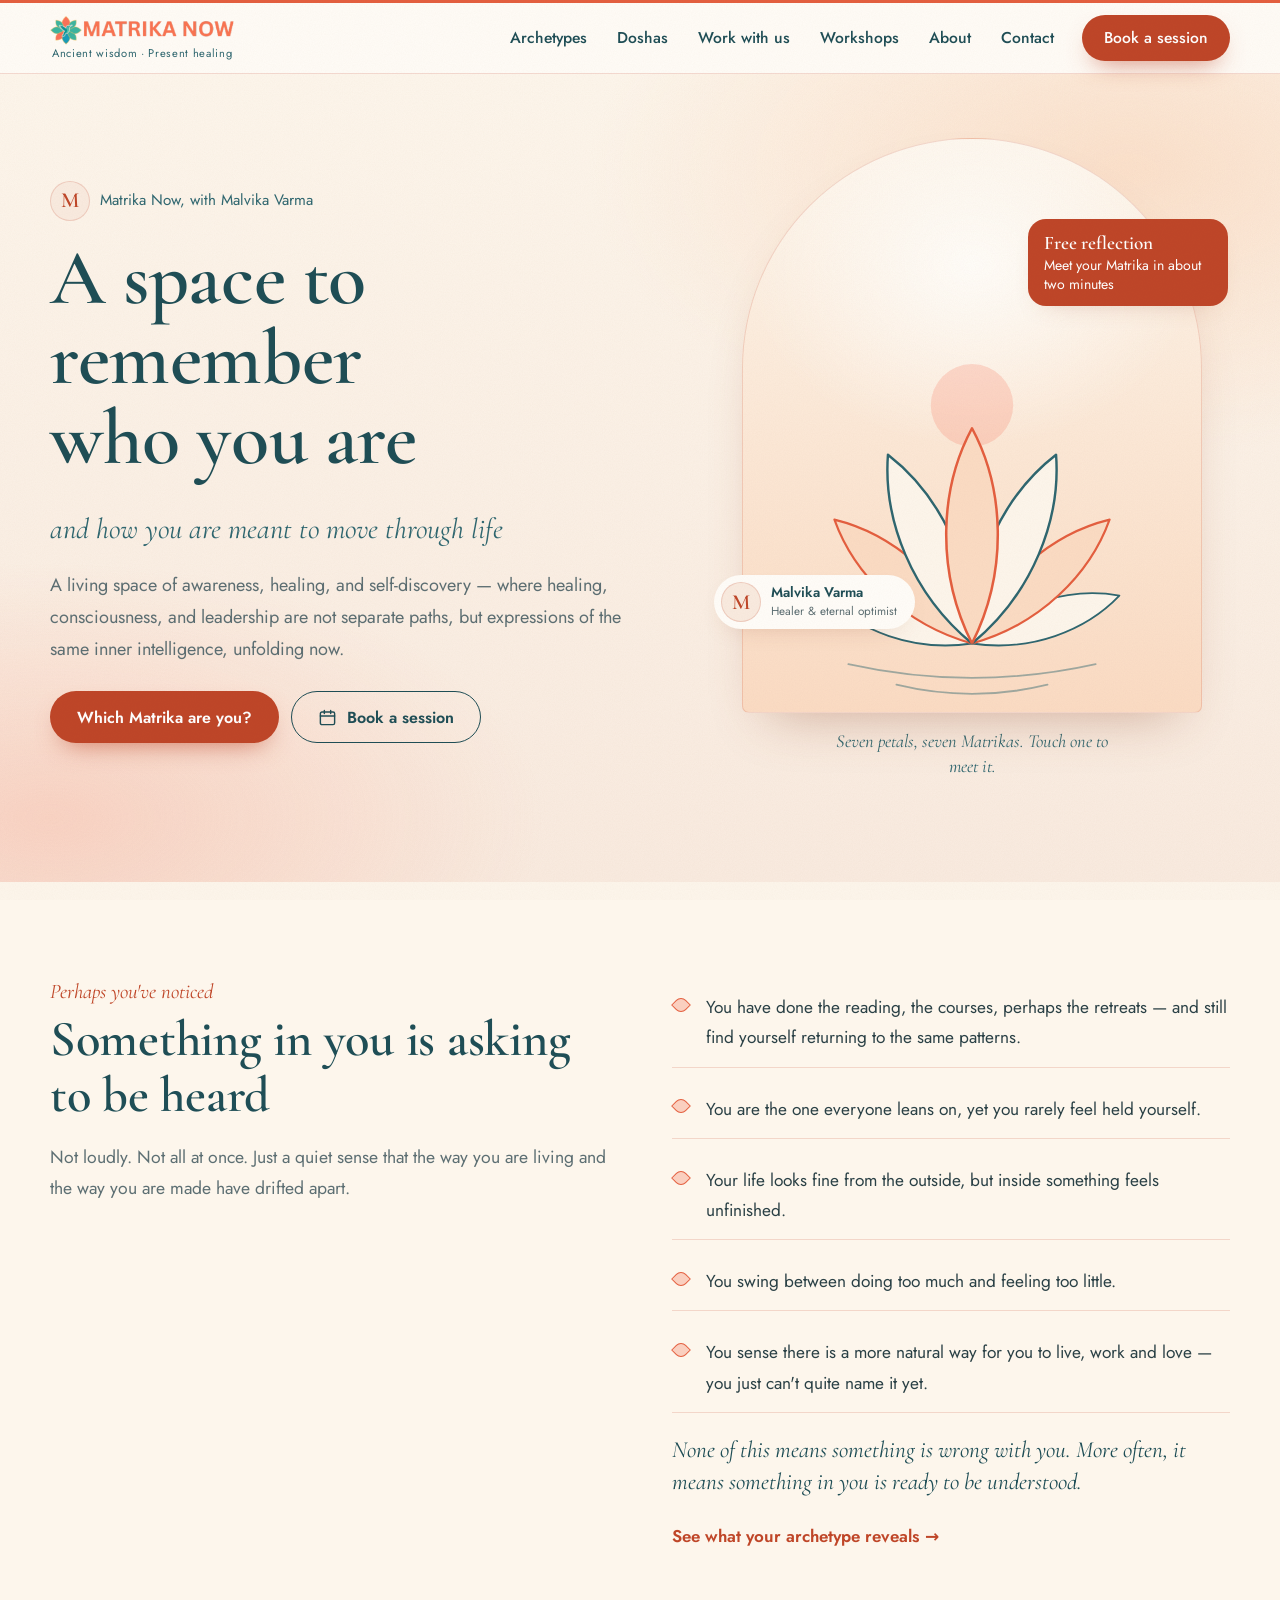
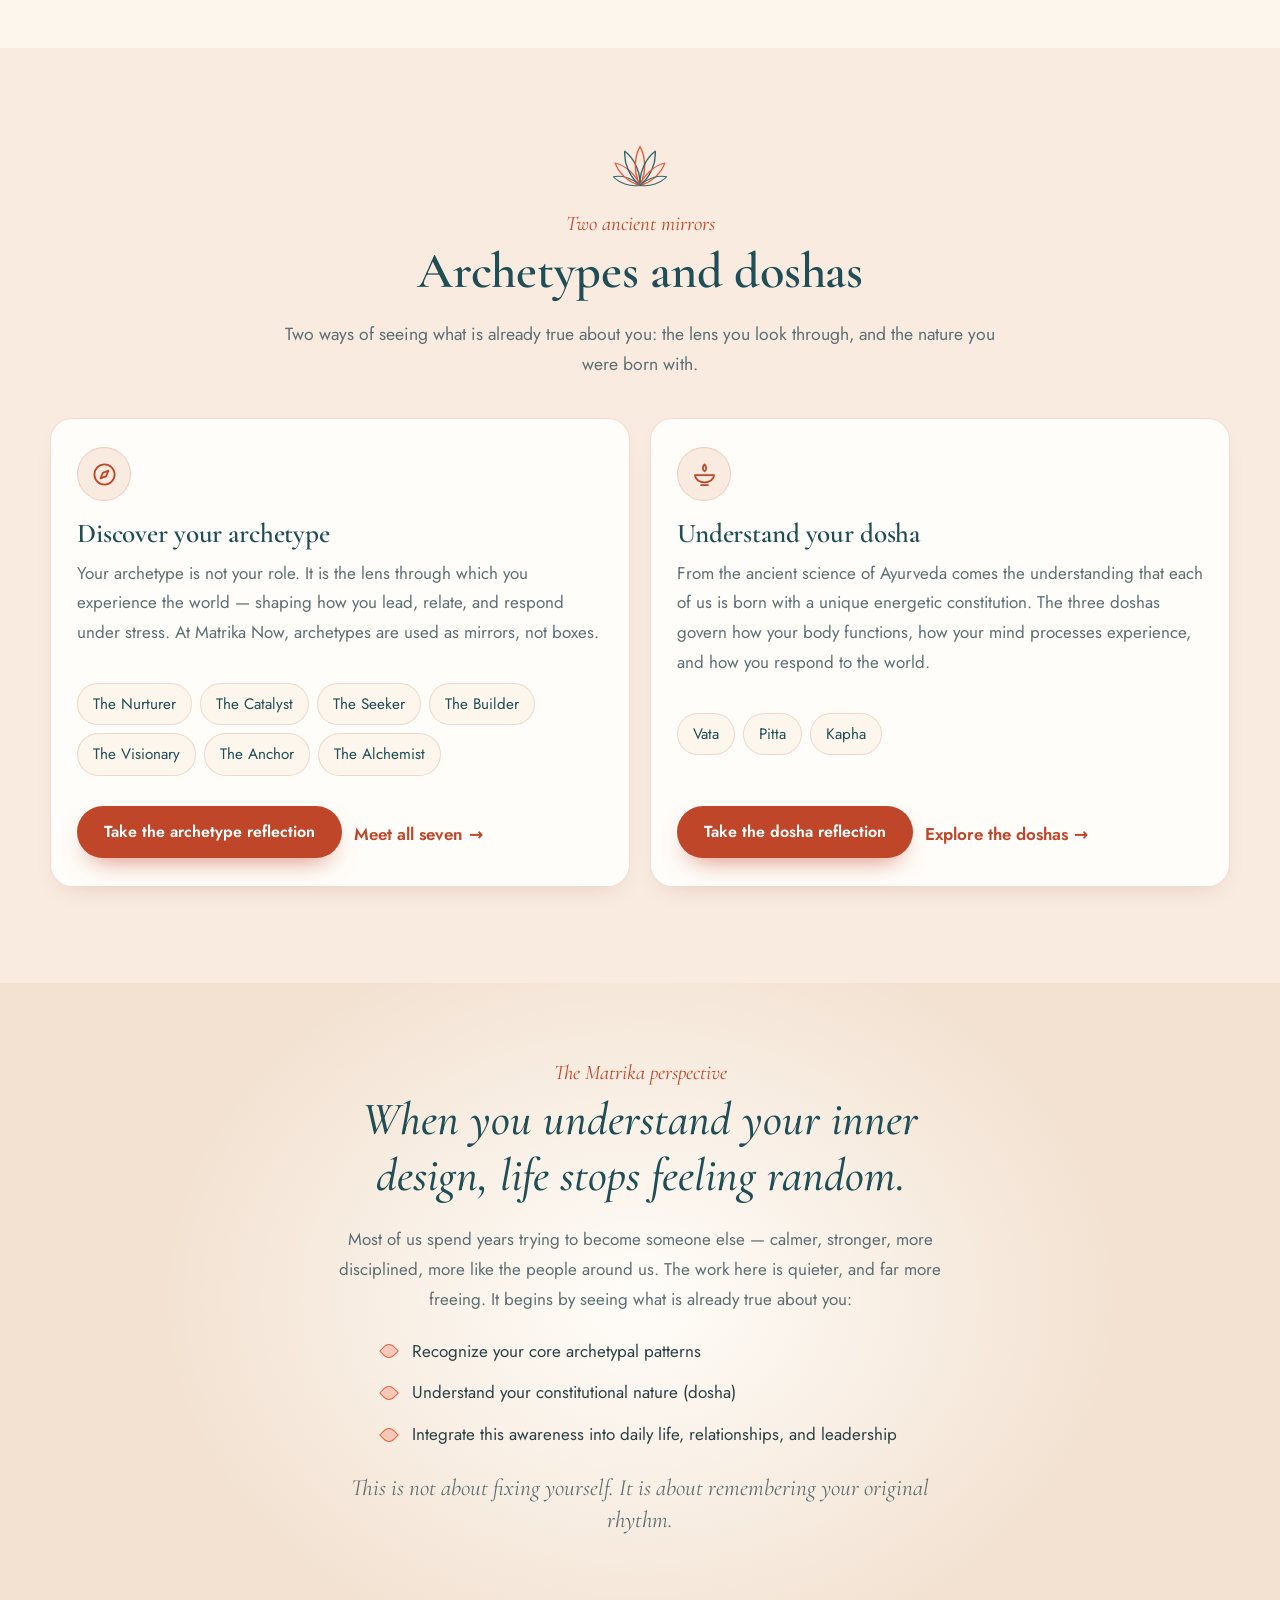
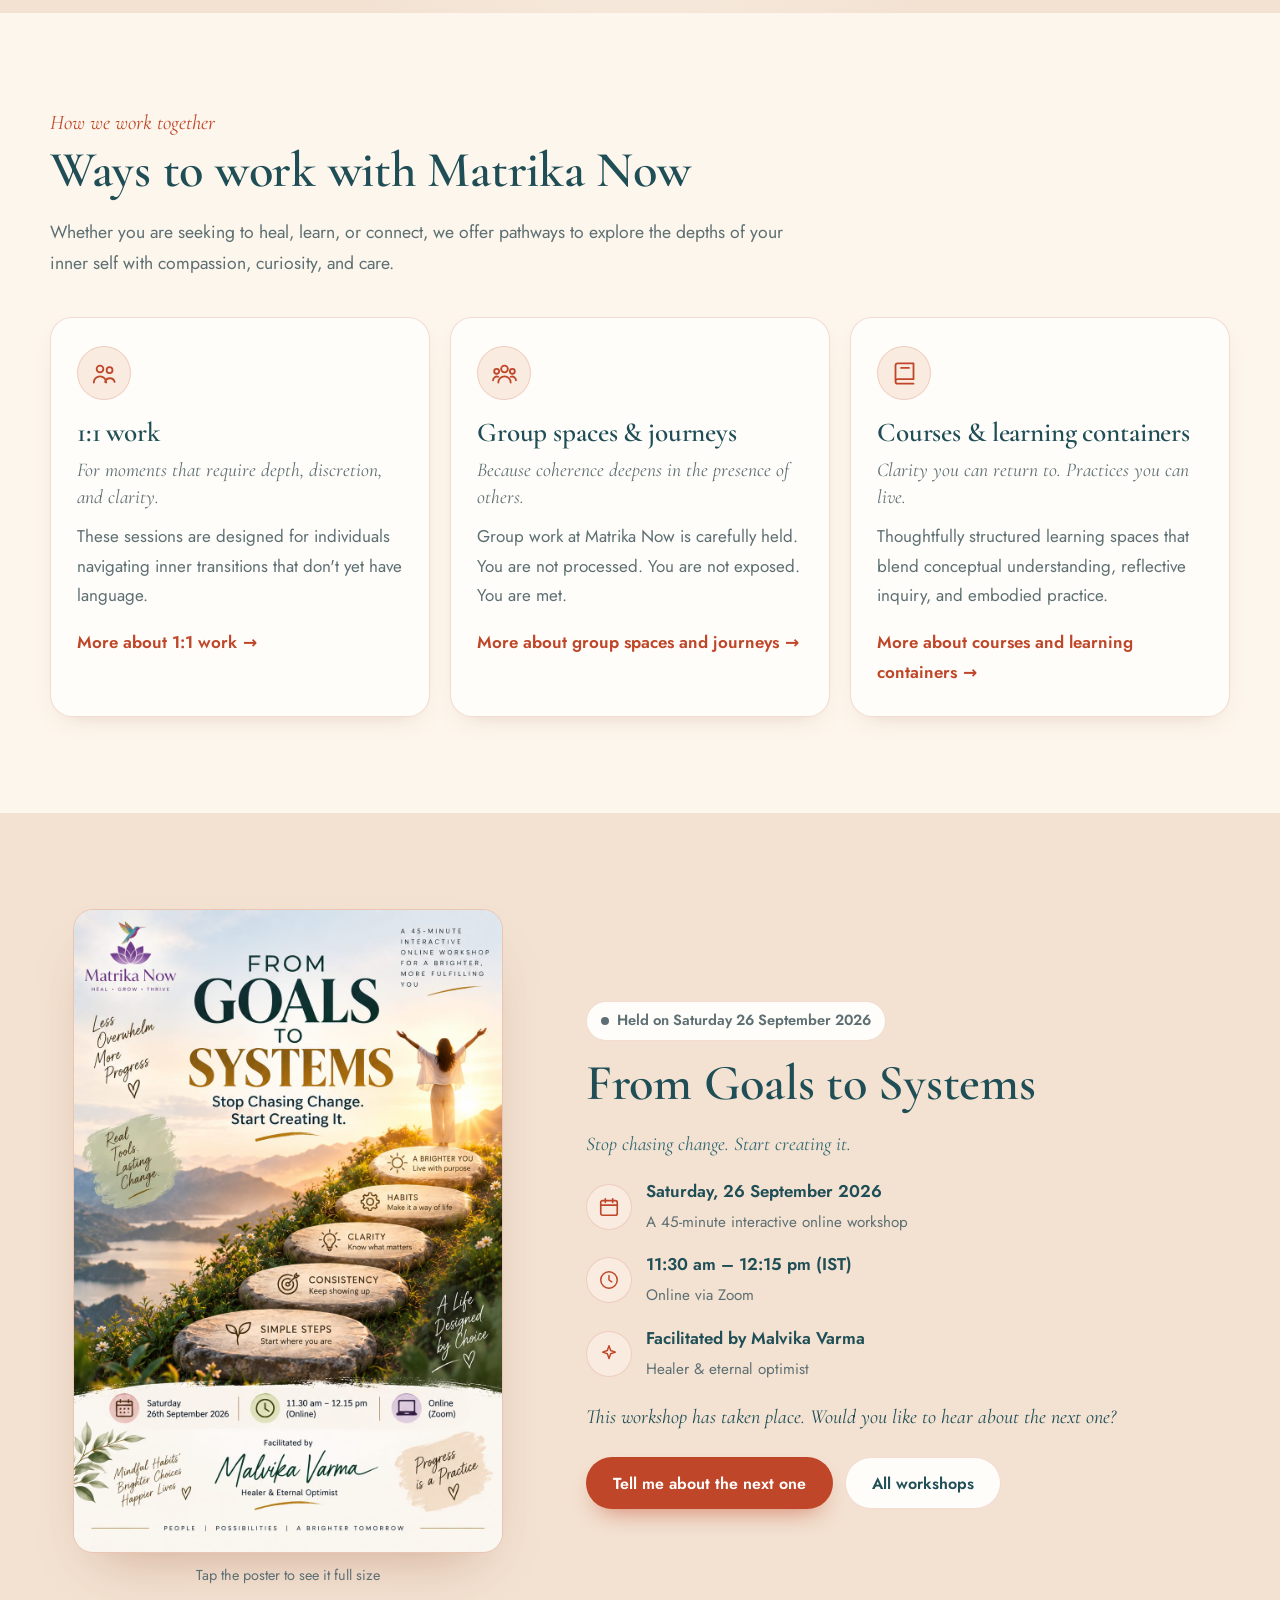
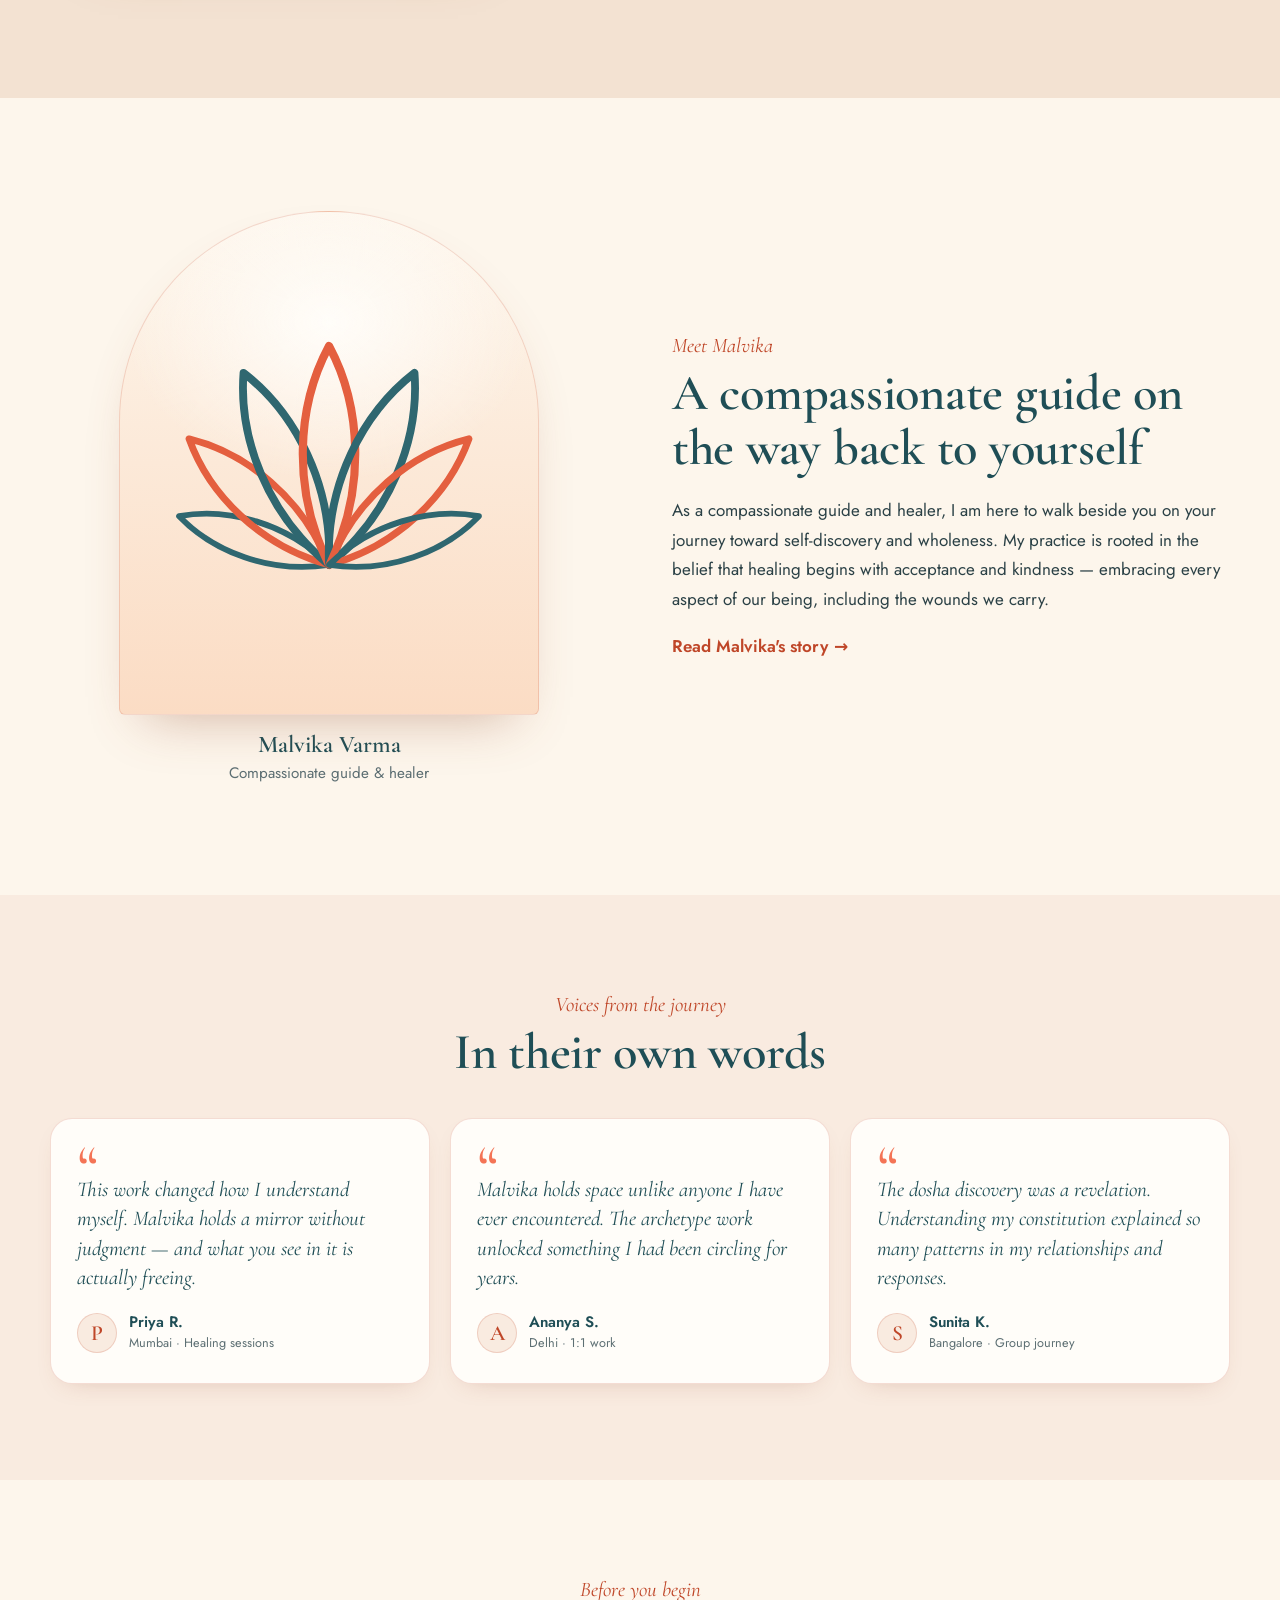
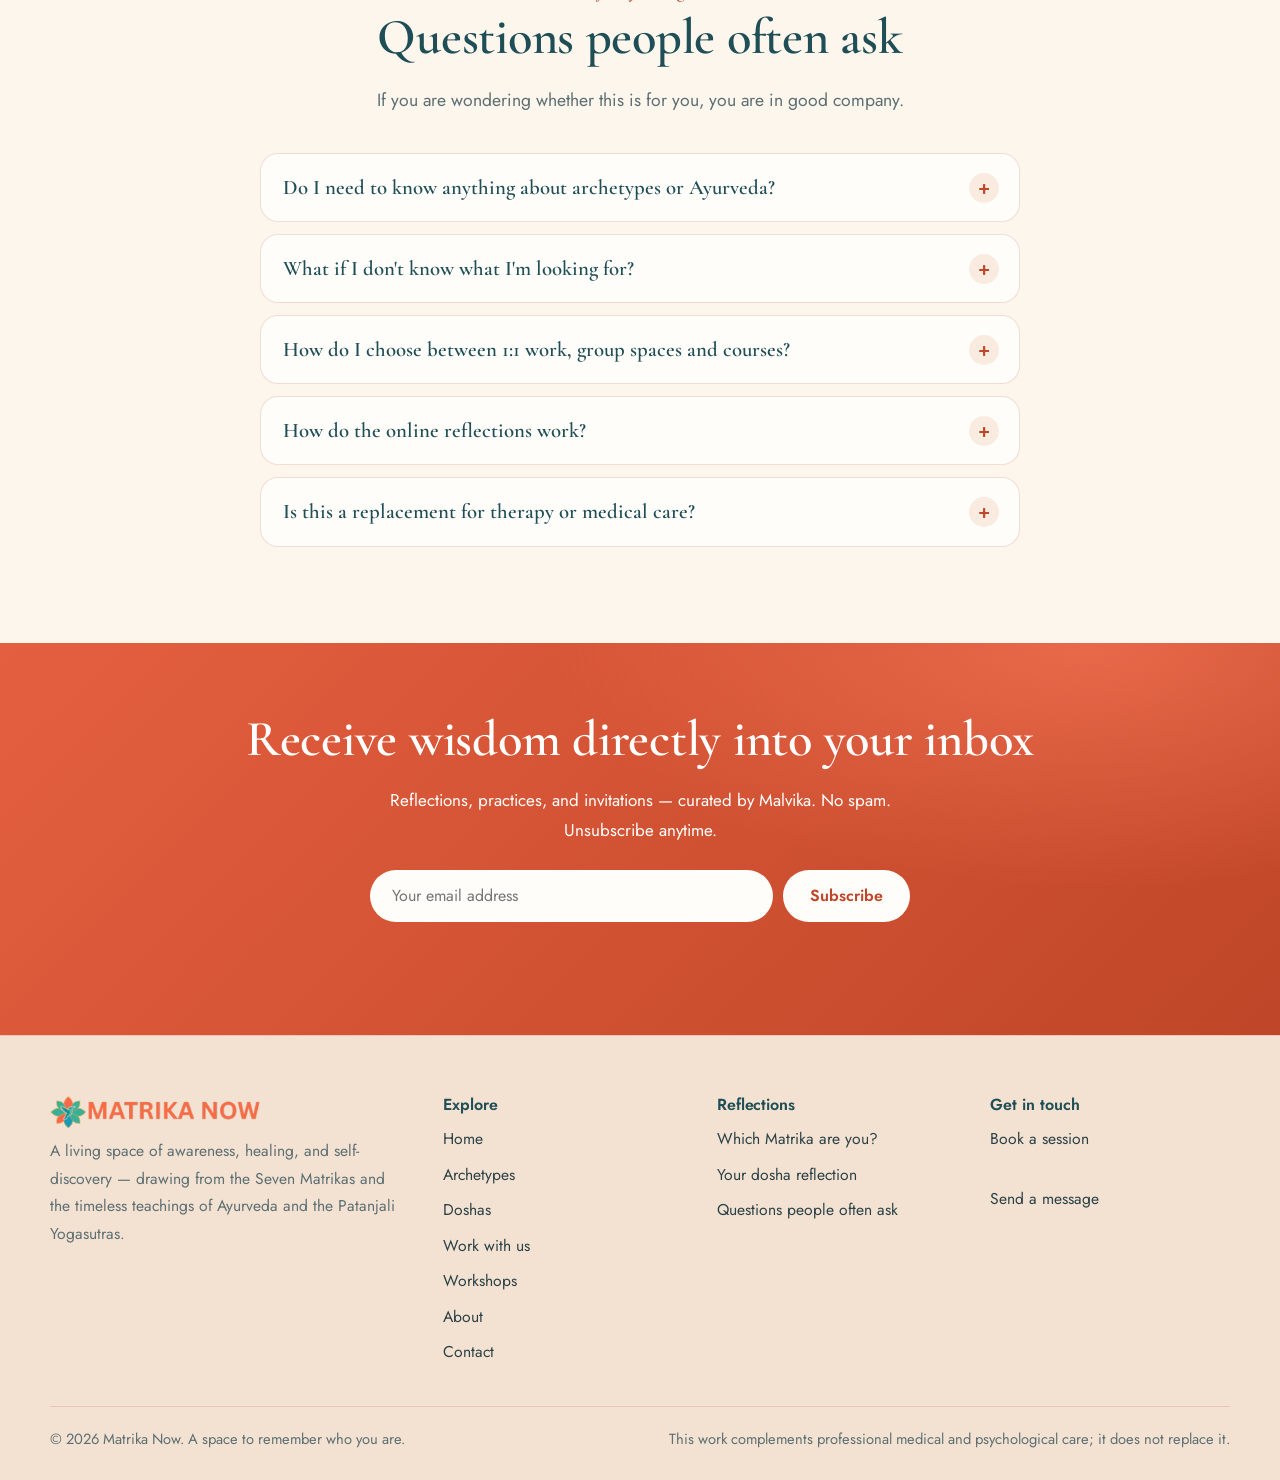
==== commit db8b404a: "Book, workshop and reflection links go to Fullcurebank BOOKING_URL, WORKSHOP_URL and REFLECTION_URL " ====
--- a/index.html
+++ b/index.html
@@ -113,7 +113,7 @@
     <h2>From Goals to Systems</h2>
     <p class="tagline">Stop chasing change. Start creating it.</p>
     <ul class="facts"><li><span class="ic"><svg viewBox="0 0 24 24" fill="none" stroke="currentColor" stroke-width="1.8" stroke-linecap="round" stroke-linejoin="round" aria-hidden="true"><rect x="3" y="5" width="18" height="16" rx="2"/><path d="M8 3v4M16 3v4M3 10h18"/></svg></span><span><b>Saturday, 26 September 2026</b><small>A 45-minute interactive online workshop</small></span></li><li><span class="ic"><svg viewBox="0 0 24 24" fill="none" stroke="currentColor" stroke-width="1.6" stroke-linecap="round" stroke-linejoin="round" aria-hidden="true"><circle cx="12" cy="12" r="9"/><path d="M12 7v5l3 2"/></svg></span><span><b>11:30 am – 12:15 pm (IST)</b><small>Online via Zoom</small></span></li><li><span class="ic"><svg viewBox="0 0 24 24" fill="none" stroke="currentColor" stroke-width="1.6" stroke-linecap="round" stroke-linejoin="round" aria-hidden="true"><path d="M12 3l1.8 5.2L19 10l-5.2 1.8L12 17l-1.8-5.2L5 10l5.2-1.8z"/></svg></span><span><b>Facilitated by Malvika Varma</b><small>Healer &amp; eternal optimist</small></span></li></ul>
-    <div class="cta-row" data-when="upcoming"><a class="btn btn-coral" href="contact/?about=From%20Goals%20to%20Systems%20workshop">Reserve your spot</a><button class="btn btn-soft" type="button" data-ics><svg viewBox="0 0 24 24" fill="none" stroke="currentColor" stroke-width="1.8" stroke-linecap="round" stroke-linejoin="round" aria-hidden="true"><rect x="3" y="5" width="18" height="16" rx="2"/><path d="M8 3v4M16 3v4M3 10h18"/></svg> Add to my calendar</button></div>
+    <div class="cta-row" data-when="upcoming"><a class="btn btn-coral" data-workshop href="contact/?about=From%20Goals%20to%20Systems%20workshop">Reserve your spot</a><button class="btn btn-soft" type="button" data-ics><svg viewBox="0 0 24 24" fill="none" stroke="currentColor" stroke-width="1.8" stroke-linecap="round" stroke-linejoin="round" aria-hidden="true"><rect x="3" y="5" width="18" height="16" rx="2"/><path d="M8 3v4M16 3v4M3 10h18"/></svg> Add to my calendar</button></div>
     <div data-when="past"><p class="close-line" style="font-size:1.25rem">This workshop has taken place. Would you like to hear about the next one?</p><div class="cta-row"><a class="btn btn-coral" href="contact/?about=next%20workshop">Tell me about the next one</a><a class="btn btn-soft" href="workshops/">All workshops</a></div></div>
   </div>
 </div>
@@ -168,6 +168,6 @@
 <a class="wa" data-show="whatsapp" href="#" aria-label="Chat on WhatsApp"><svg viewBox="0 0 32 32" fill="currentColor" aria-hidden="true"><path d="M16 3C8.8 3 3 8.8 3 16c0 2.3.6 4.5 1.7 6.4L3 29l6.8-1.8A13 13 0 0016 29c7.2 0 13-5.8 13-13S23.2 3 16 3zm0 23.7c-2 0-3.9-.6-5.5-1.6l-.4-.2-4 1 1.1-3.9-.3-.4A10.7 10.7 0 1116 26.7zm5.9-8c-.3-.2-1.9-.9-2.2-1s-.5-.2-.7.2-.8 1-1 1.2-.4.2-.7.1a8.7 8.7 0 01-4.3-3.8c-.3-.6.3-.5.9-1.7.1-.2 0-.4 0-.5l-1-2.3c-.2-.6-.5-.5-.7-.5h-.6c-.2 0-.6.1-.9.4s-1.2 1.2-1.2 2.9 1.2 3.4 1.4 3.6c.2.2 2.4 3.7 5.9 5.2 2.2.9 3 1 4.1.8.7-.1 1.9-.8 2.2-1.5s.3-1.4.2-1.5-.3-.2-.6-.4z"/></svg></a>
 <button class="to-top" aria-label="Back to top"><svg viewBox="0 0 24 24" fill="none" stroke="currentColor" stroke-width="2" stroke-linecap="round" stroke-linejoin="round"><path d="M12 19V5M5 12l7-7 7 7"/></svg></button>
 <div class="mbar"><a class="btn btn-coral" data-book href="contact/">Book a session</a><a class="btn btn-soft" href="archetypes/#quiz">Take the reflection</a></div>
-<script src="assets/js/site.js?v=1" defer></script>
+<script src="assets/js/site.js?v=2" defer></script>
 </body>
 </html>
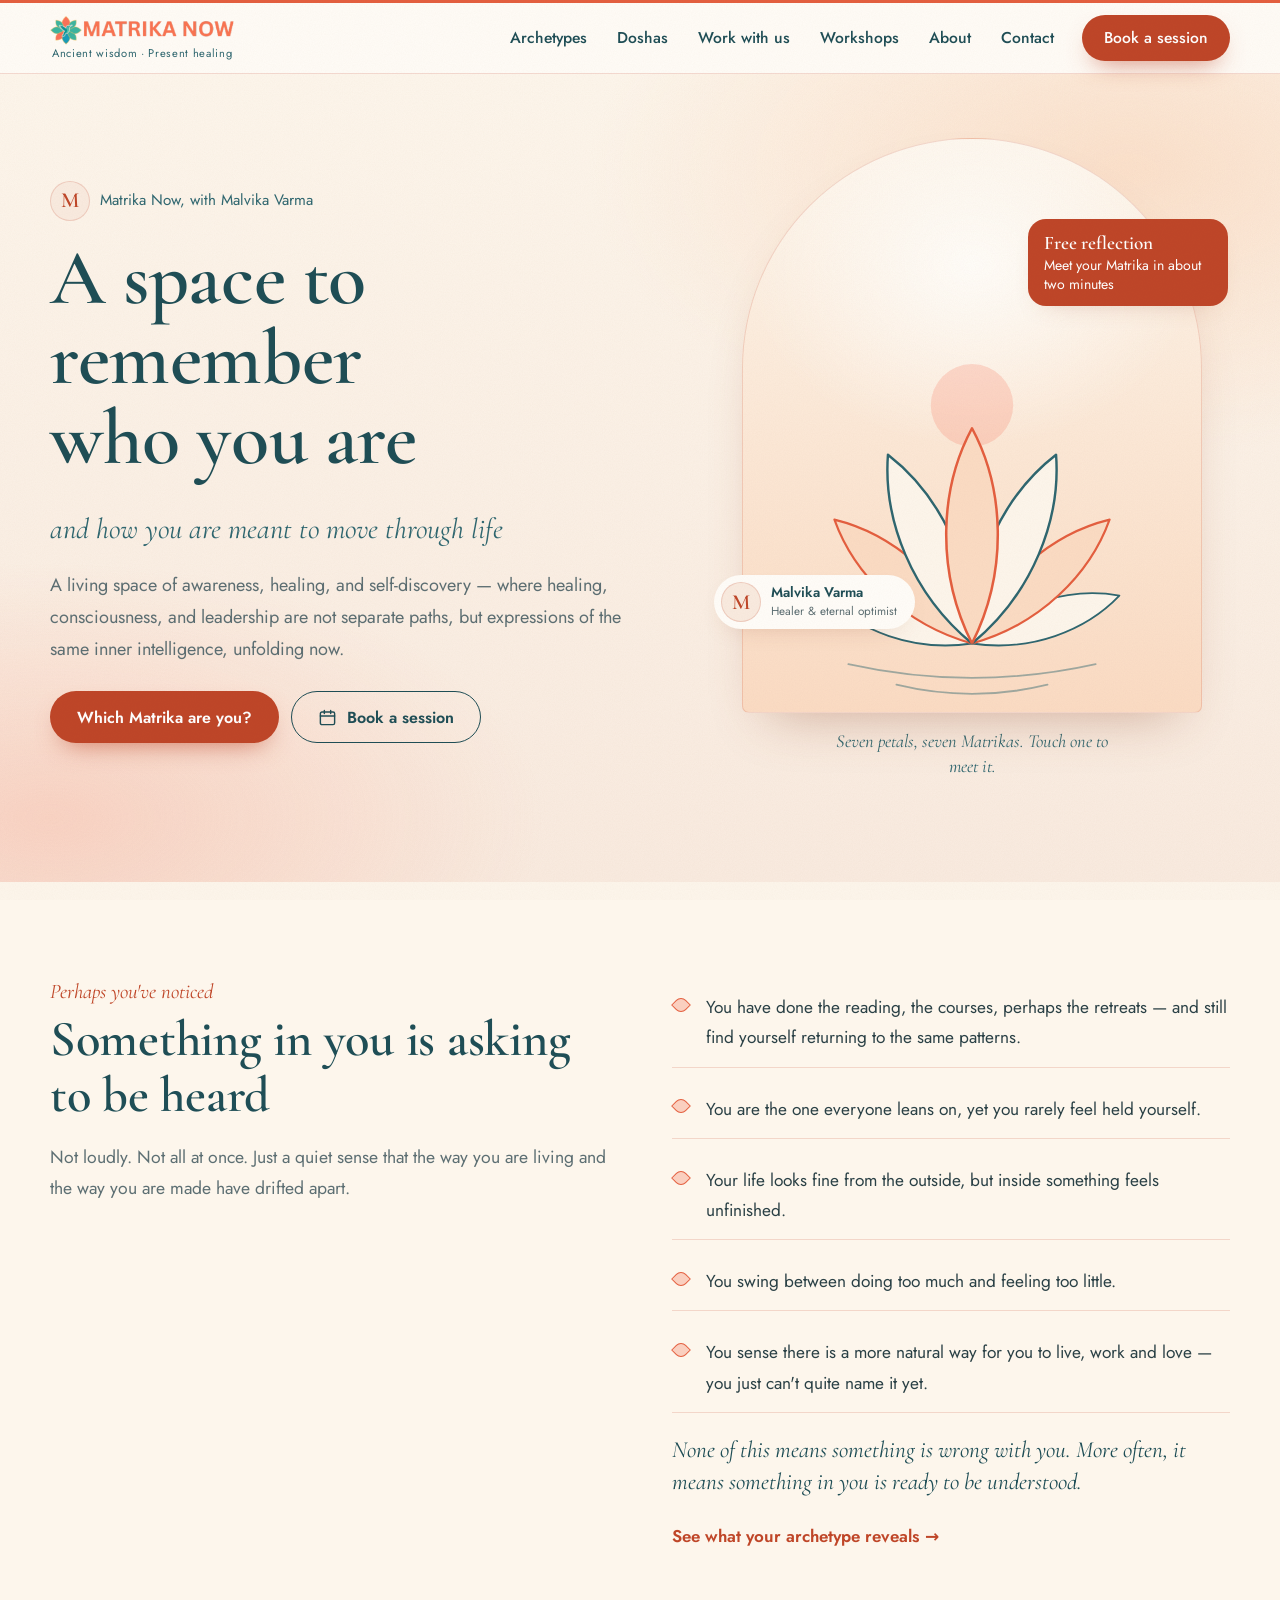
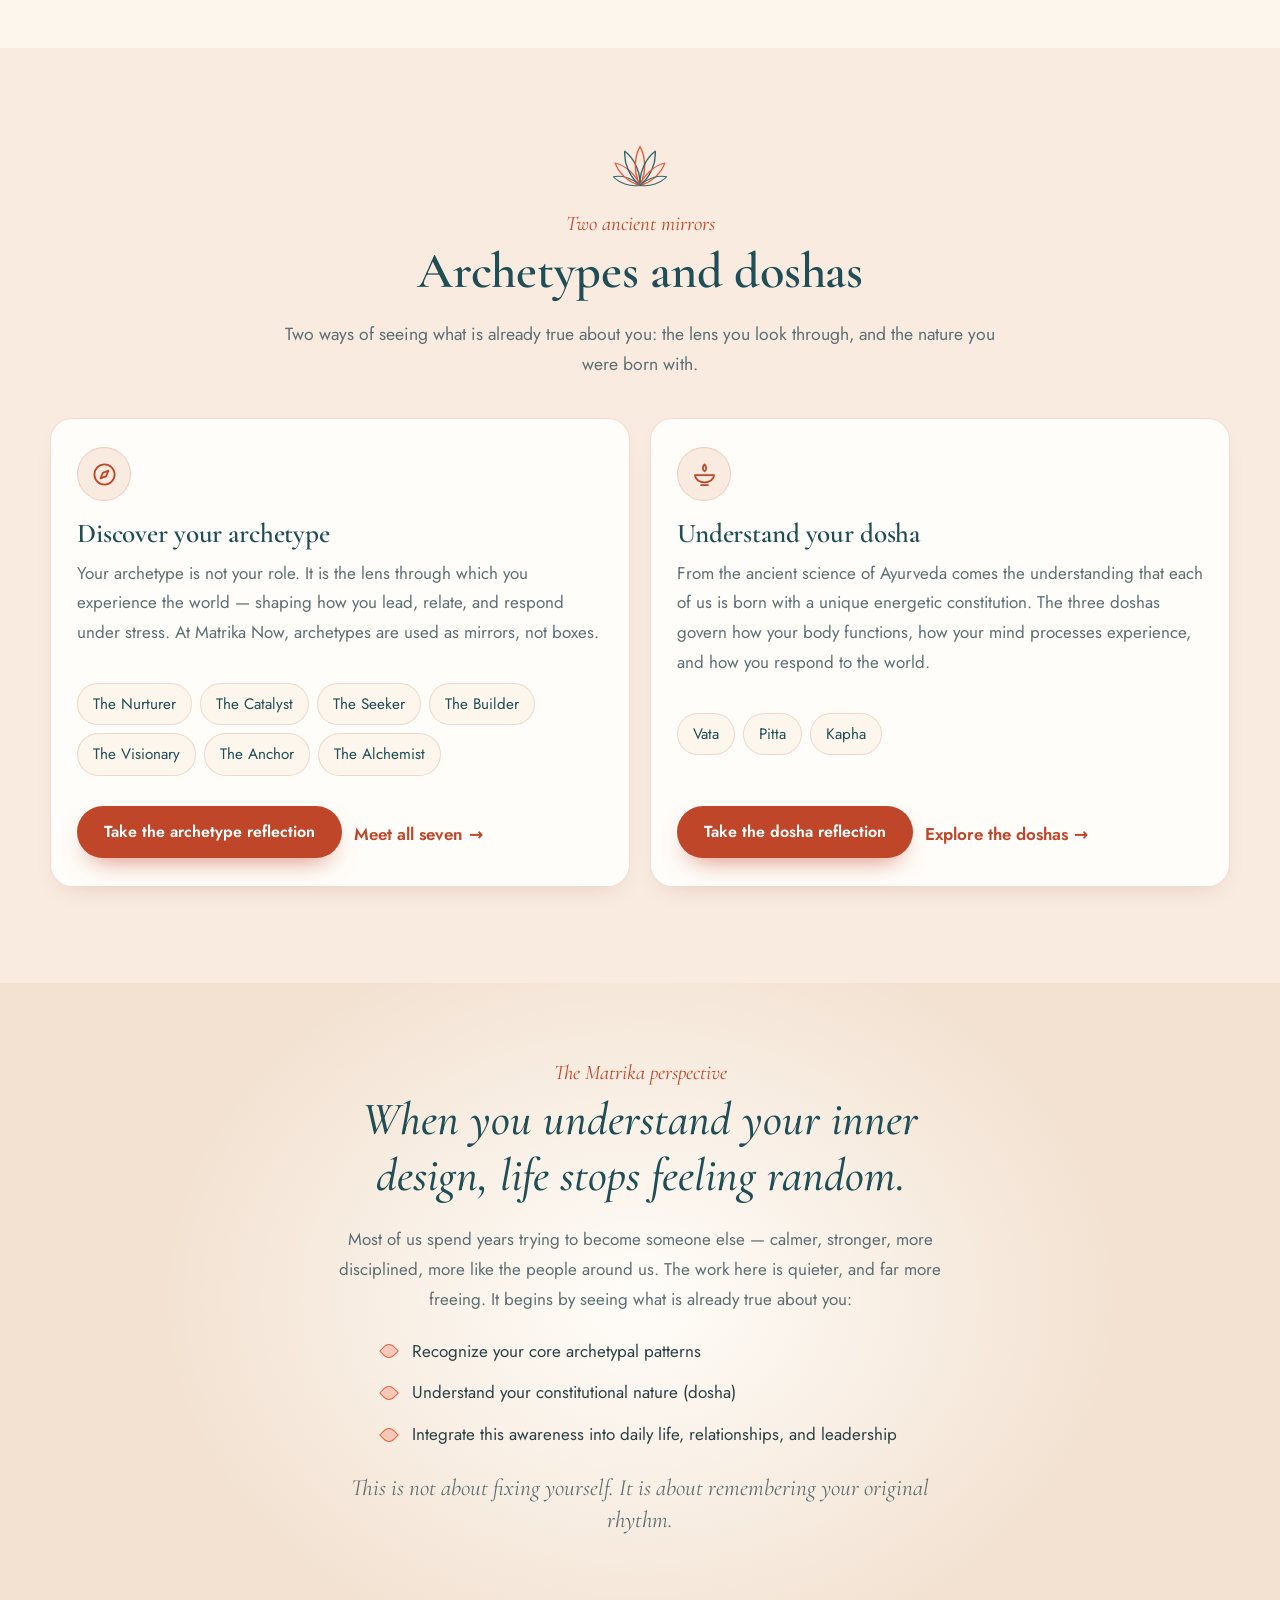
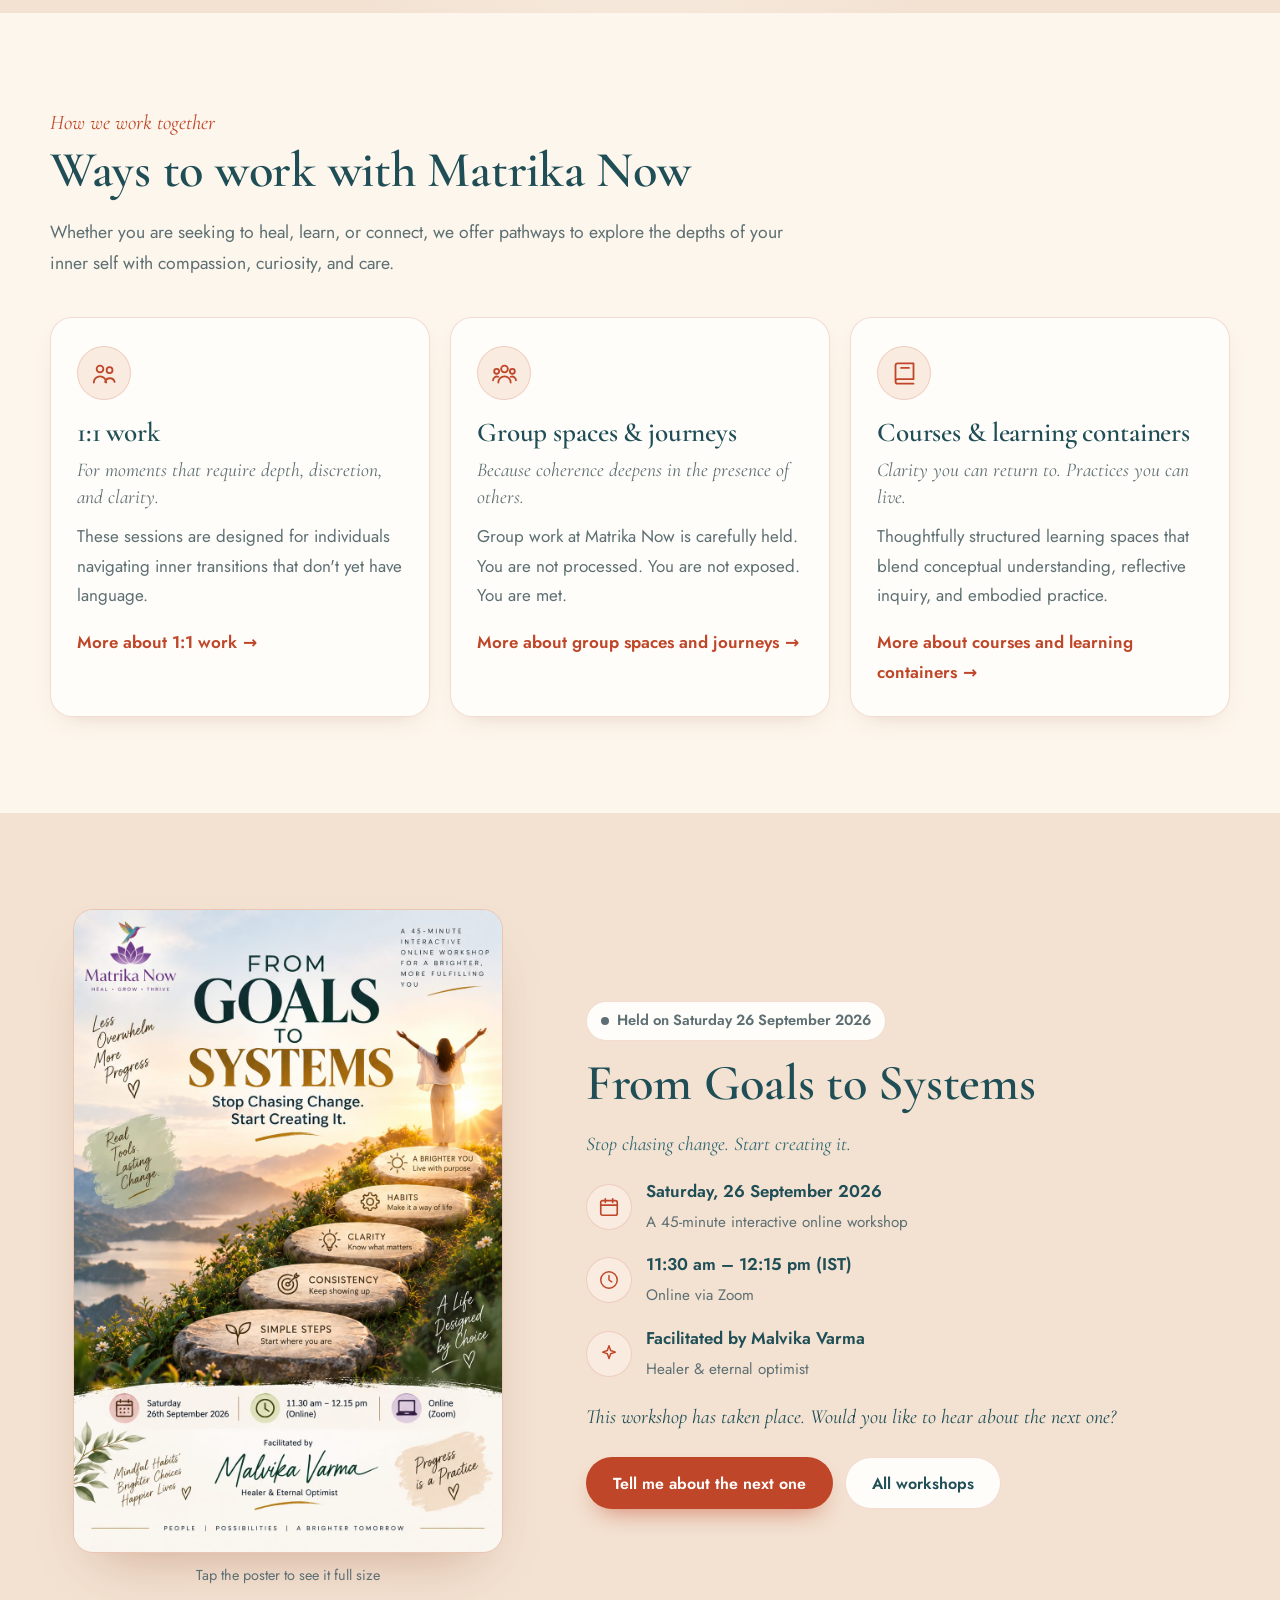
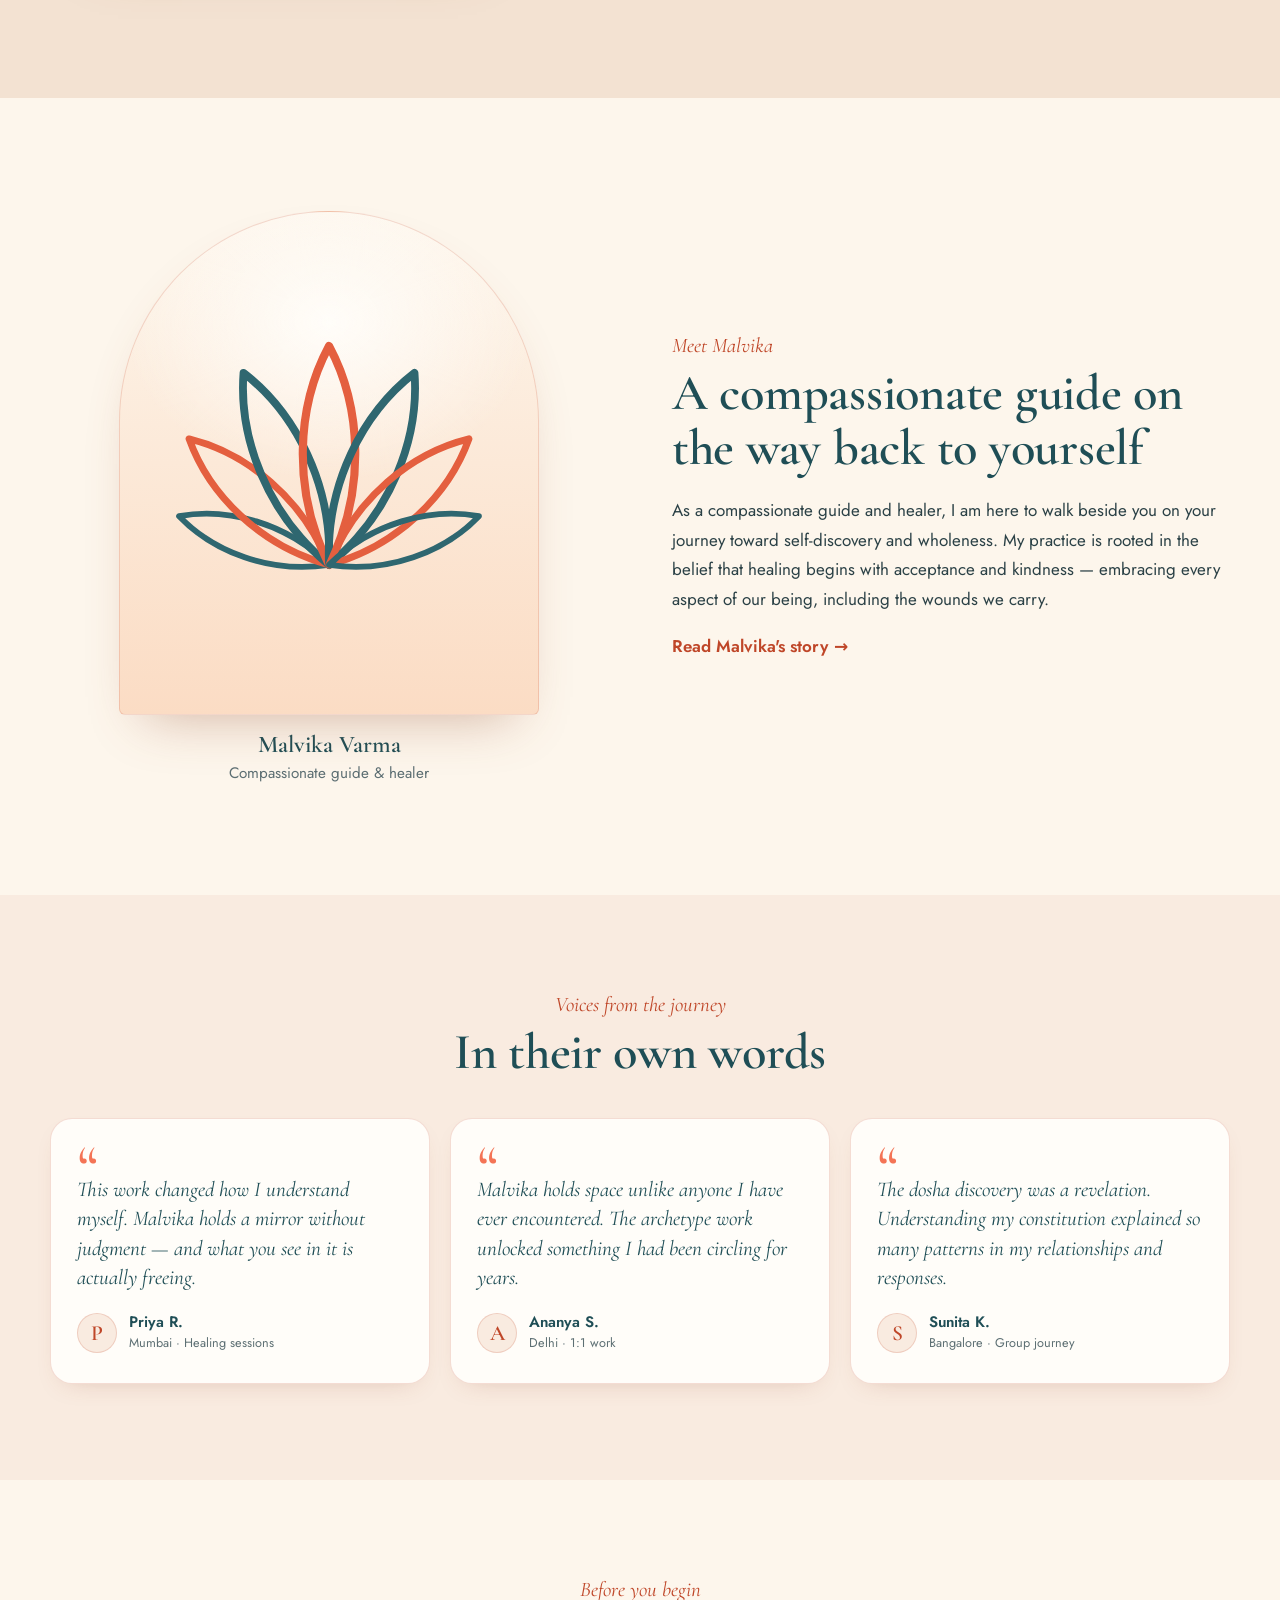
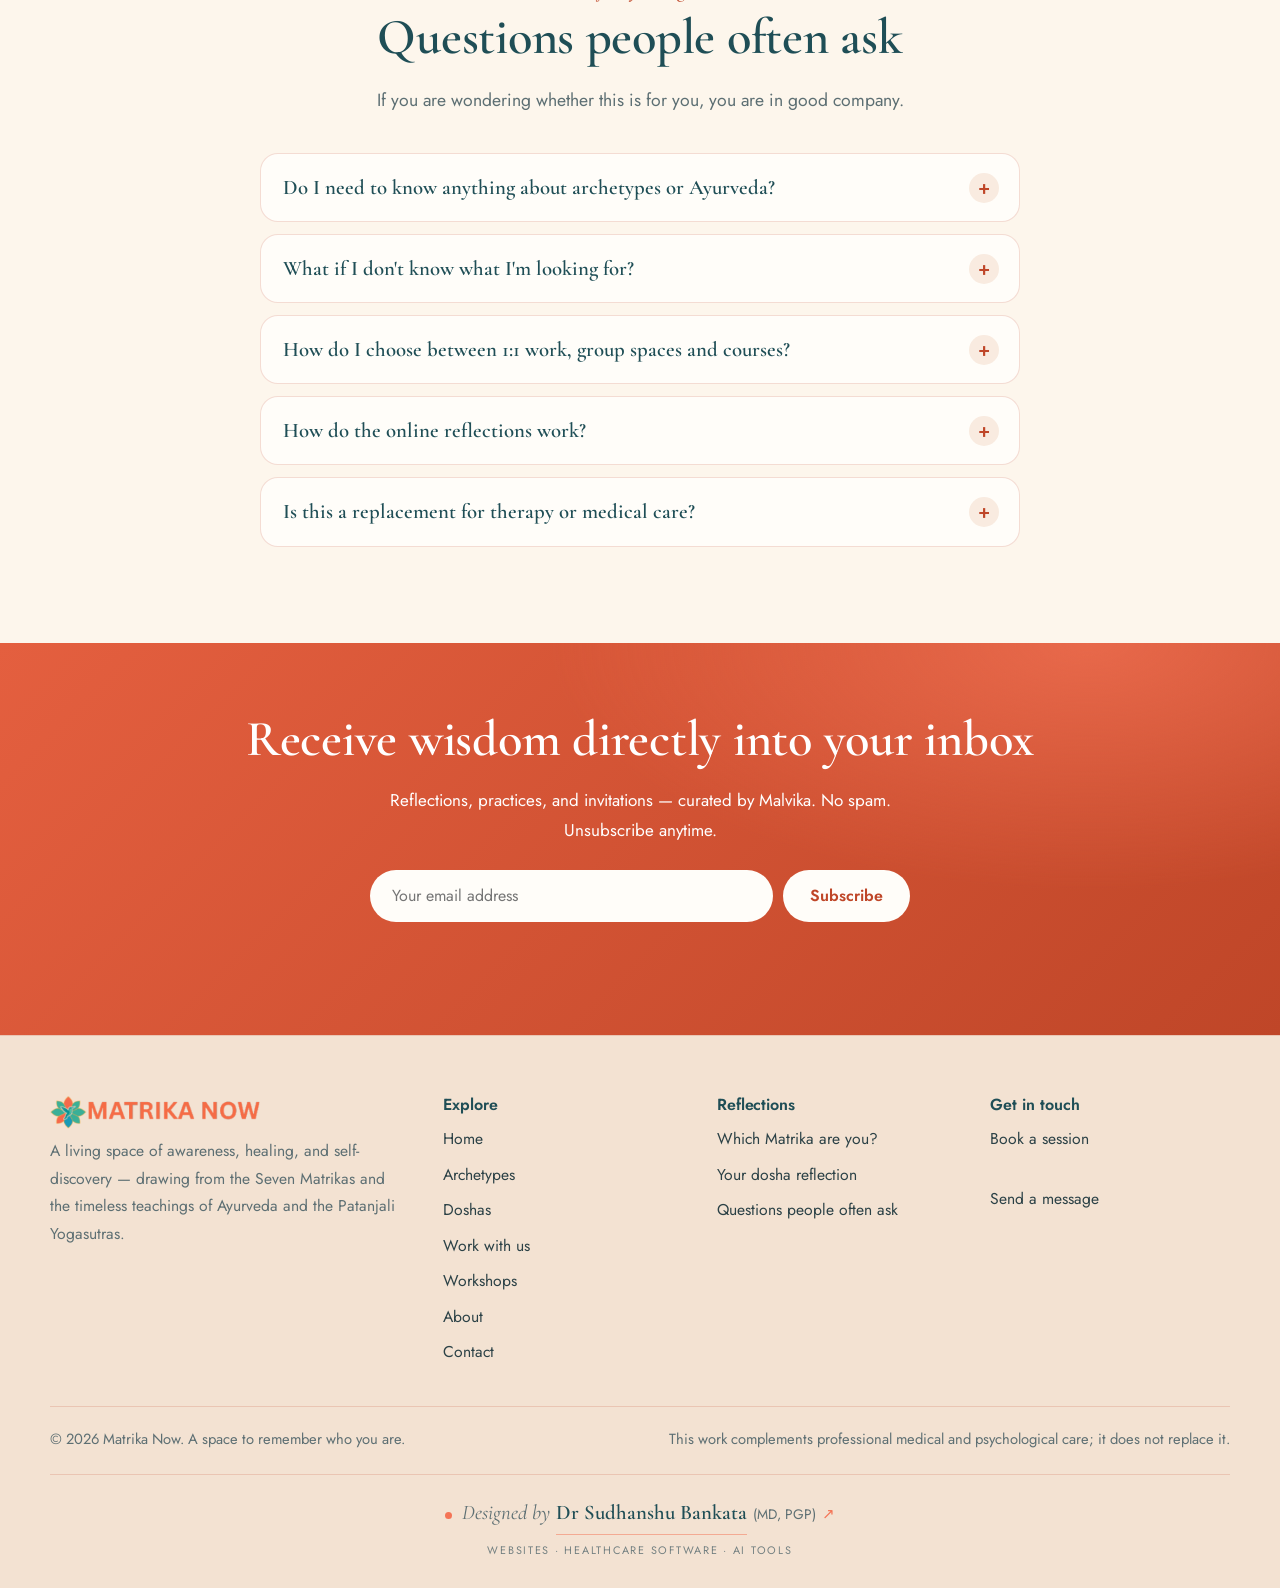
==== commit bdff7f5f: "Add Designed by Dr Sudhanshu Bankata footer credit linking to lexmedix.in/services Co-Authored-By: C" ====
--- a/index.html
+++ b/index.html
@@ -18,7 +18,7 @@
   <link rel="preconnect" href="https://fonts.googleapis.com">
   <link rel="preconnect" href="https://fonts.gstatic.com" crossorigin>
   <link rel="stylesheet" href="https://fonts.googleapis.com/css2?family=Cormorant+Garamond:ital,wght@0,500;0,600;1,400;1,500;1,600&family=Jost:wght@400;500;600&display=swap">
-  <link rel="stylesheet" href="assets/css/site.css?v=1">
+  <link rel="stylesheet" href="assets/css/site.css?v=8463160b">
   <script type="application/ld+json">{"@context":"https://schema.org","@type":"Organization","name":"Matrika Now","url":"https://matrikanow.com/","logo":"https://matrikanow.com/logo.png","description":"A living space of awareness, healing, and self-discovery, drawing from the Seven Matrikas, Ayurveda and the Patanjali Yogasutras.","founder":{"@type":"Person","name":"Malvika Varma","jobTitle":"Healer and guide"}}</script>
 </head>
 <body>
@@ -163,7 +163,8 @@
       <div><h4>Get in touch</h4><ul><li><a data-show="booking" href="#">Book a session</a></li><li><a data-show="email" href="#"><span data-fill></span></a></li><li><a data-show="whatsapp" href="#">WhatsApp <span data-fill></span></a></li><li><a data-show="phone" href="#"><span data-fill></span></a></li><li><a href="contact/">Send a message</a></li></ul></div>
     </div>
     <div class="fine"><p>&copy; <span data-year>2026</span> Matrika Now. A space to remember who you are.</p><p>This work complements professional medical and psychological care; it does not replace it.</p></div>
-  </div>
+  <div class="made-by"><a class="mb" href="https://lexmedix.in/services/" target="_blank" rel="noopener" aria-label="Designed by Dr Sudhanshu Bankata (MD, PGP). Website, software and AI services at Lexmedix. Opens in a new tab"><span class="mb-main"><span class="mb-pre">Designed by</span> <span class="mb-name">Dr Sudhanshu Bankata</span> <span class="mb-cred">(MD, PGP)</span><span class="mb-arrow" aria-hidden="true">&#8599;</span></span><span class="mb-sub" aria-hidden="true">Websites &middot; Healthcare software &middot; AI tools</span></a></div>
+</div>
 </footer>
 <a class="wa" data-show="whatsapp" href="#" aria-label="Chat on WhatsApp"><svg viewBox="0 0 32 32" fill="currentColor" aria-hidden="true"><path d="M16 3C8.8 3 3 8.8 3 16c0 2.3.6 4.5 1.7 6.4L3 29l6.8-1.8A13 13 0 0016 29c7.2 0 13-5.8 13-13S23.2 3 16 3zm0 23.7c-2 0-3.9-.6-5.5-1.6l-.4-.2-4 1 1.1-3.9-.3-.4A10.7 10.7 0 1116 26.7zm5.9-8c-.3-.2-1.9-.9-2.2-1s-.5-.2-.7.2-.8 1-1 1.2-.4.2-.7.1a8.7 8.7 0 01-4.3-3.8c-.3-.6.3-.5.9-1.7.1-.2 0-.4 0-.5l-1-2.3c-.2-.6-.5-.5-.7-.5h-.6c-.2 0-.6.1-.9.4s-1.2 1.2-1.2 2.9 1.2 3.4 1.4 3.6c.2.2 2.4 3.7 5.9 5.2 2.2.9 3 1 4.1.8.7-.1 1.9-.8 2.2-1.5s.3-1.4.2-1.5-.3-.2-.6-.4z"/></svg></a>
 <button class="to-top" aria-label="Back to top"><svg viewBox="0 0 24 24" fill="none" stroke="currentColor" stroke-width="2" stroke-linecap="round" stroke-linejoin="round"><path d="M12 19V5M5 12l7-7 7 7"/></svg></button>
--- a/assets/css/site.css
+++ b/assets/css/site.css
@@ -406,3 +406,21 @@
   .ripple{animation:none;stroke-dashoffset:0}
   .qbar i,.bars .track i{transition:none}
 }
+
+/* ---------- Designer credit ("Designed by", footer) ---------- */
+.made-by { margin-top: 22px; padding-top: 20px; border-top: 1px solid var(--mb-line); display: flex; justify-content: center; text-align: center; min-width: 0; }
+.made-by .mb { display: inline-flex; flex-direction: column; align-items: center; gap: 6px; min-height: 44px; justify-content: center; max-width: 100%; color: var(--mb-text); text-decoration: none; overflow-wrap: anywhere; }
+.made-by .mb:hover { text-decoration: none; color: var(--mb-text); }
+.made-by .mb-main { display: inline-flex; flex-wrap: wrap; align-items: baseline; justify-content: center; gap: 0 .4em; min-width: 0; }
+.made-by .mb-pre { font-family: var(--mb-pre-font); font-style: var(--mb-pre-style, normal); font-size: var(--mb-pre-size, 1.1rem); color: var(--mb-muted); letter-spacing: var(--mb-pre-ls, 0); text-transform: var(--mb-pre-tt, none); }
+.made-by .mb-name { font-family: var(--mb-name-font); font-weight: var(--mb-name-weight, 600); font-size: var(--mb-name-size, 1.05rem); letter-spacing: var(--mb-name-ls, 0); text-transform: var(--mb-name-tt, none); color: var(--mb-name-color, var(--mb-text)); padding-bottom: 2px; border-bottom: 1px solid var(--mb-rest); background: linear-gradient(var(--mb-accent), var(--mb-accent)) 0 100% / 0 2px no-repeat; transition: background-size .35s ease; }
+.made-by .mb-cred { font-family: var(--mb-cred-font, var(--mb-name-font)); font-size: .86rem; color: var(--mb-muted); }
+.made-by .mb-arrow { font-family: system-ui, "Segoe UI Symbol", sans-serif; color: var(--mb-accent); display: inline-block; transition: transform .25s ease; font-size: .95em; }
+.made-by .mb-sub { font-family: var(--mb-sub-font); font-size: .68rem; letter-spacing: .16em; text-transform: uppercase; color: var(--mb-muted); opacity: .85; }
+.made-by .mb:hover .mb-name, .made-by .mb:focus-visible .mb-name { background-size: 100% 2px; }
+.made-by .mb:hover .mb-arrow, .made-by .mb:focus-visible .mb-arrow { transform: translate(3px, -3px); }
+.made-by .mb:focus-visible { outline: 2px solid var(--mb-accent); outline-offset: 4px; border-radius: 4px; }
+@media (prefers-reduced-motion: reduce) { .made-by .mb-name, .made-by .mb-arrow { transition: none; } }
+.made-by { --mb-line: var(--line); --mb-text: var(--primary); --mb-muted: var(--muted); --mb-accent: var(--accent); --mb-rest: rgba(244,116,86,.5); --mb-pre-font: var(--display); --mb-pre-style: italic; --mb-pre-size: 1.3rem; --mb-name-font: var(--display); --mb-name-weight: 600; --mb-name-size: 1.3rem; --mb-name-color: var(--primary); --mb-sub-font: var(--sans); --mb-cred-font: var(--sans); }
+.made-by .mb-main::before { content: ""; width: 7px; height: 7px; border-radius: 50%; background: var(--accent); align-self: center; margin-right: .2em; }
+.made-by .mb:hover .mb-name { color: var(--accent-ink); }
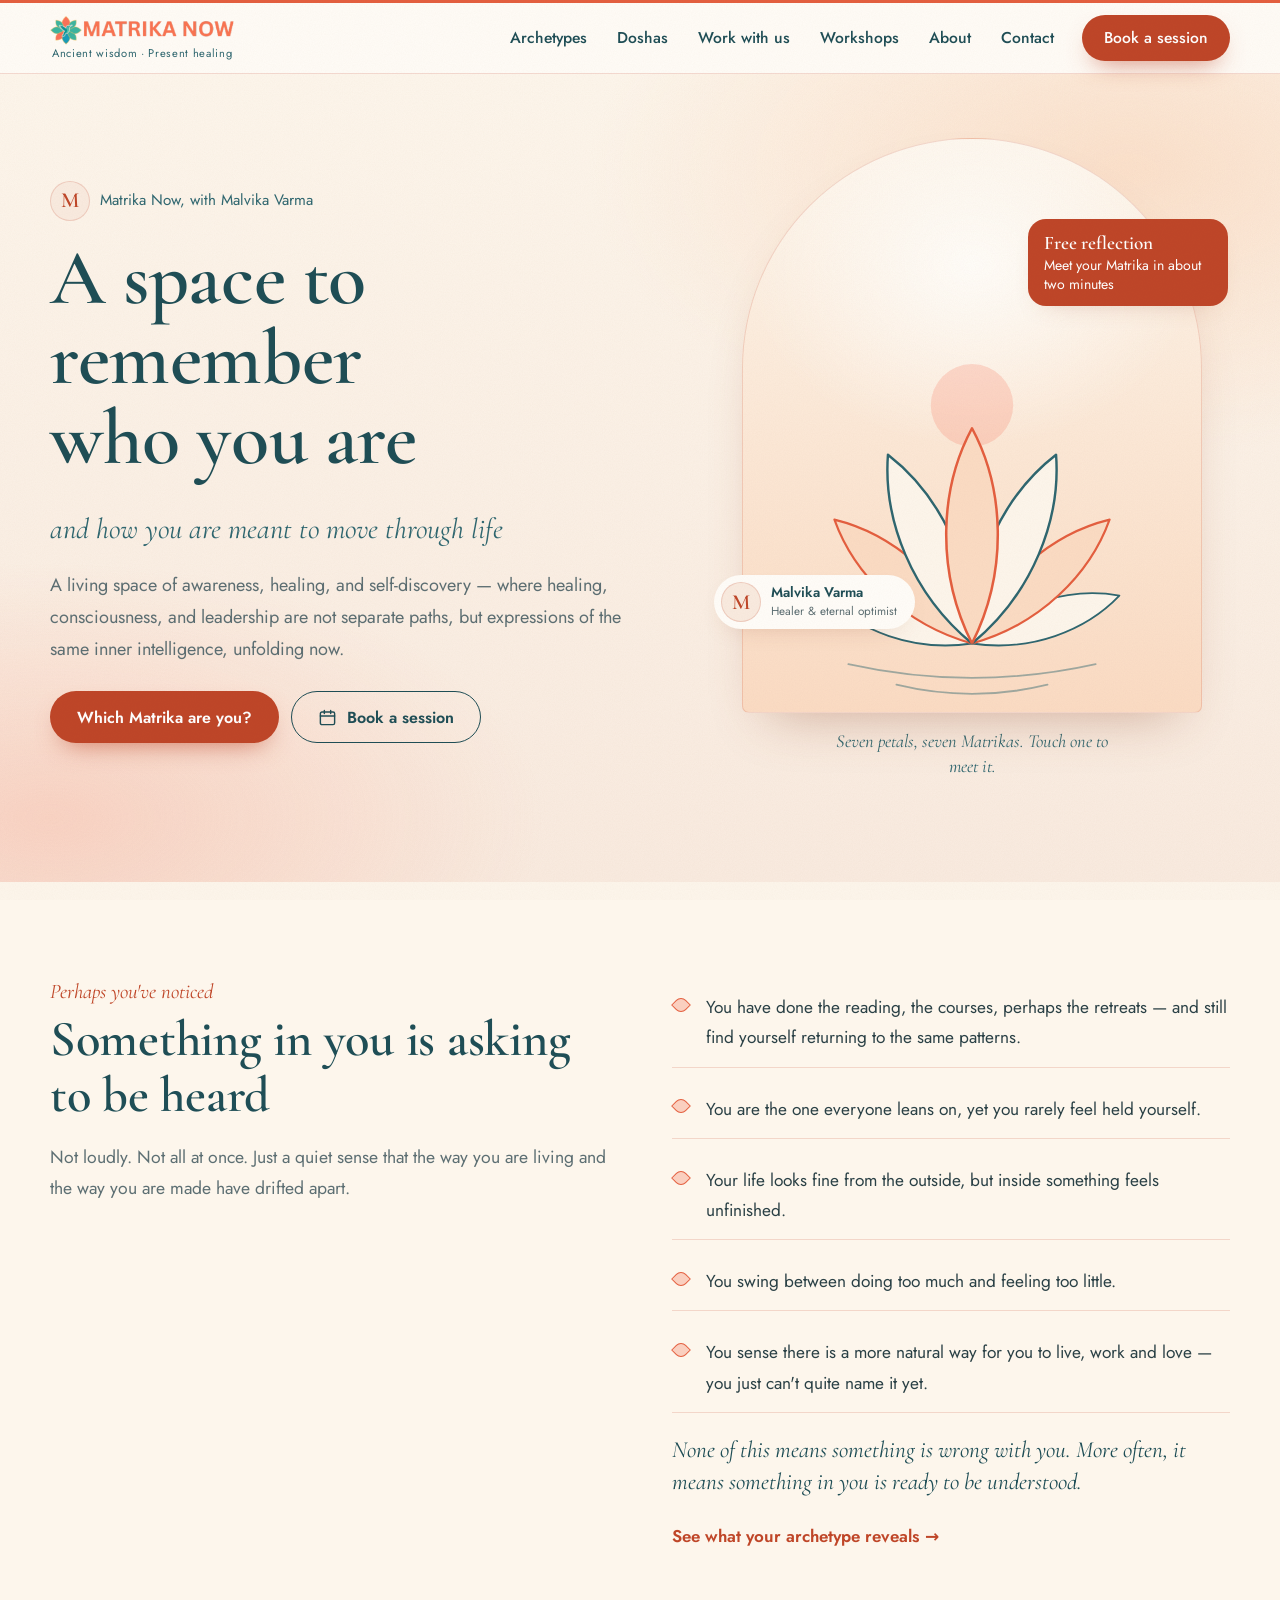
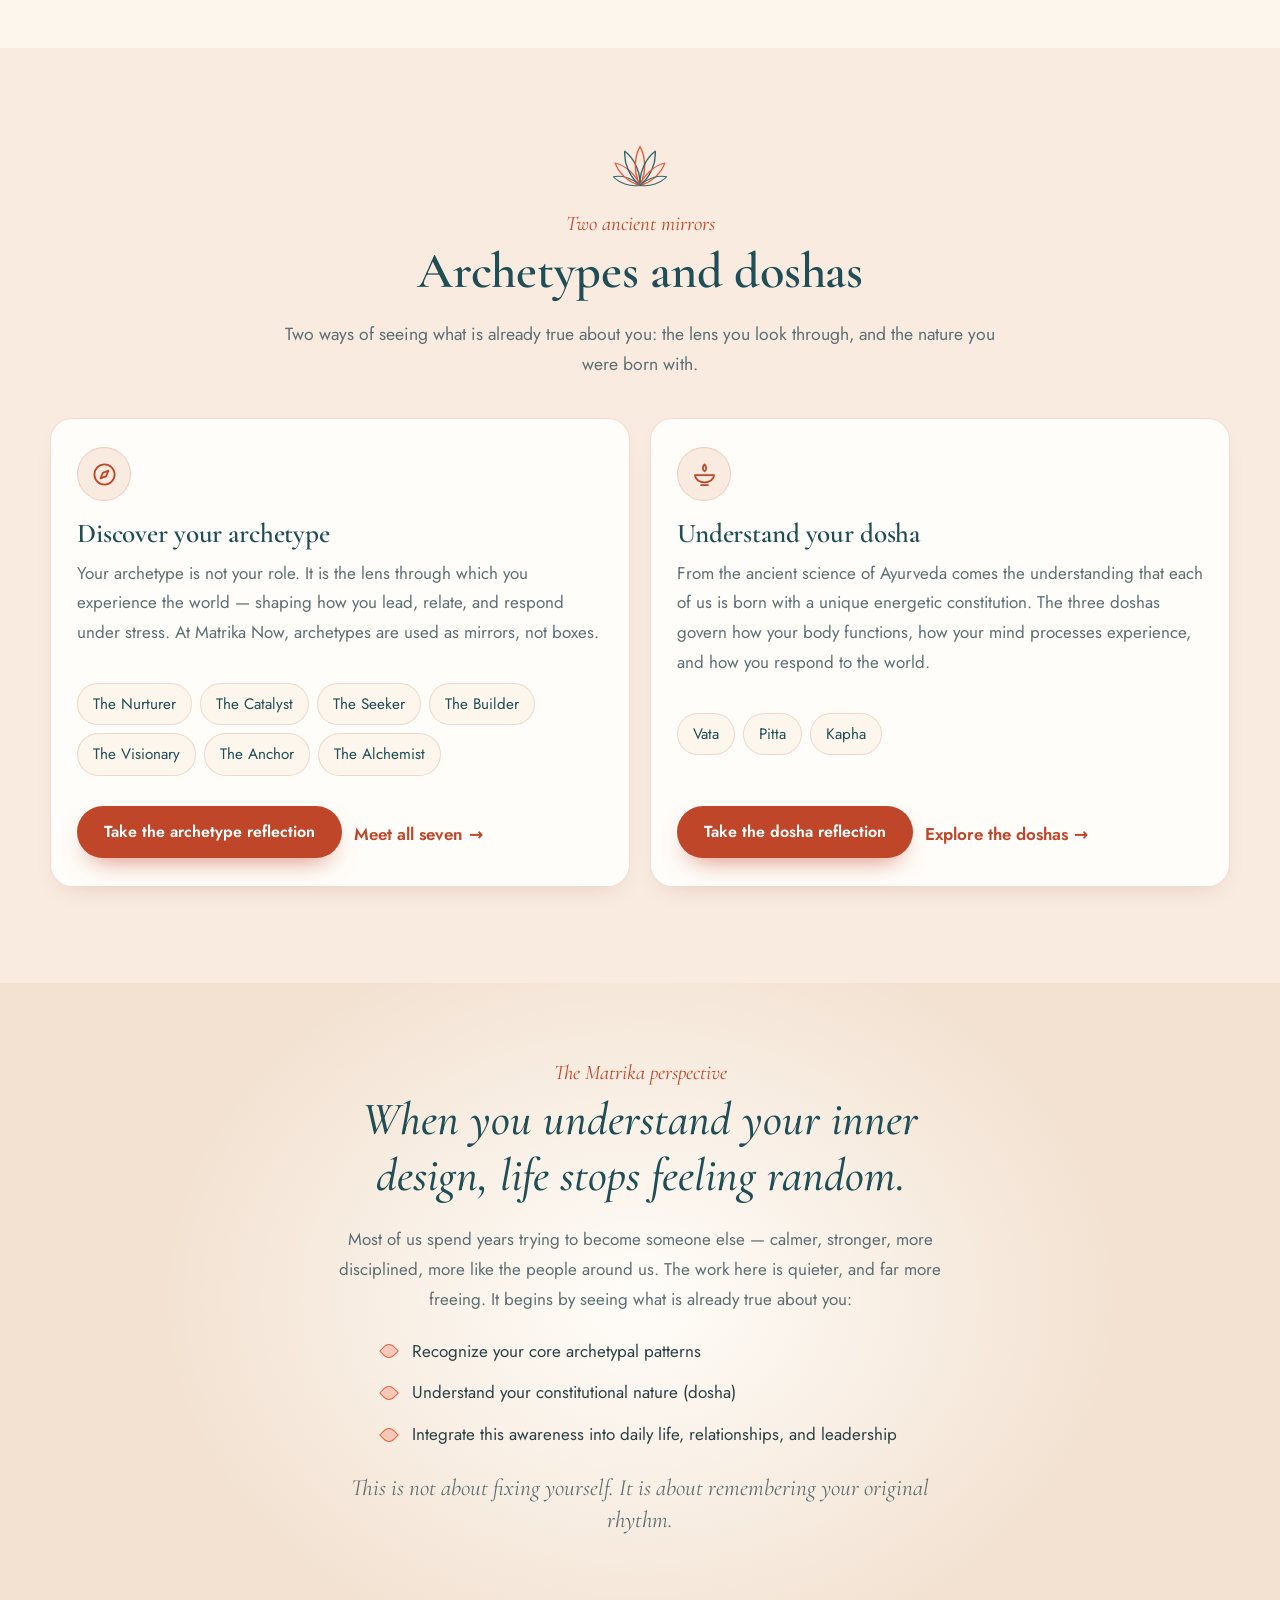
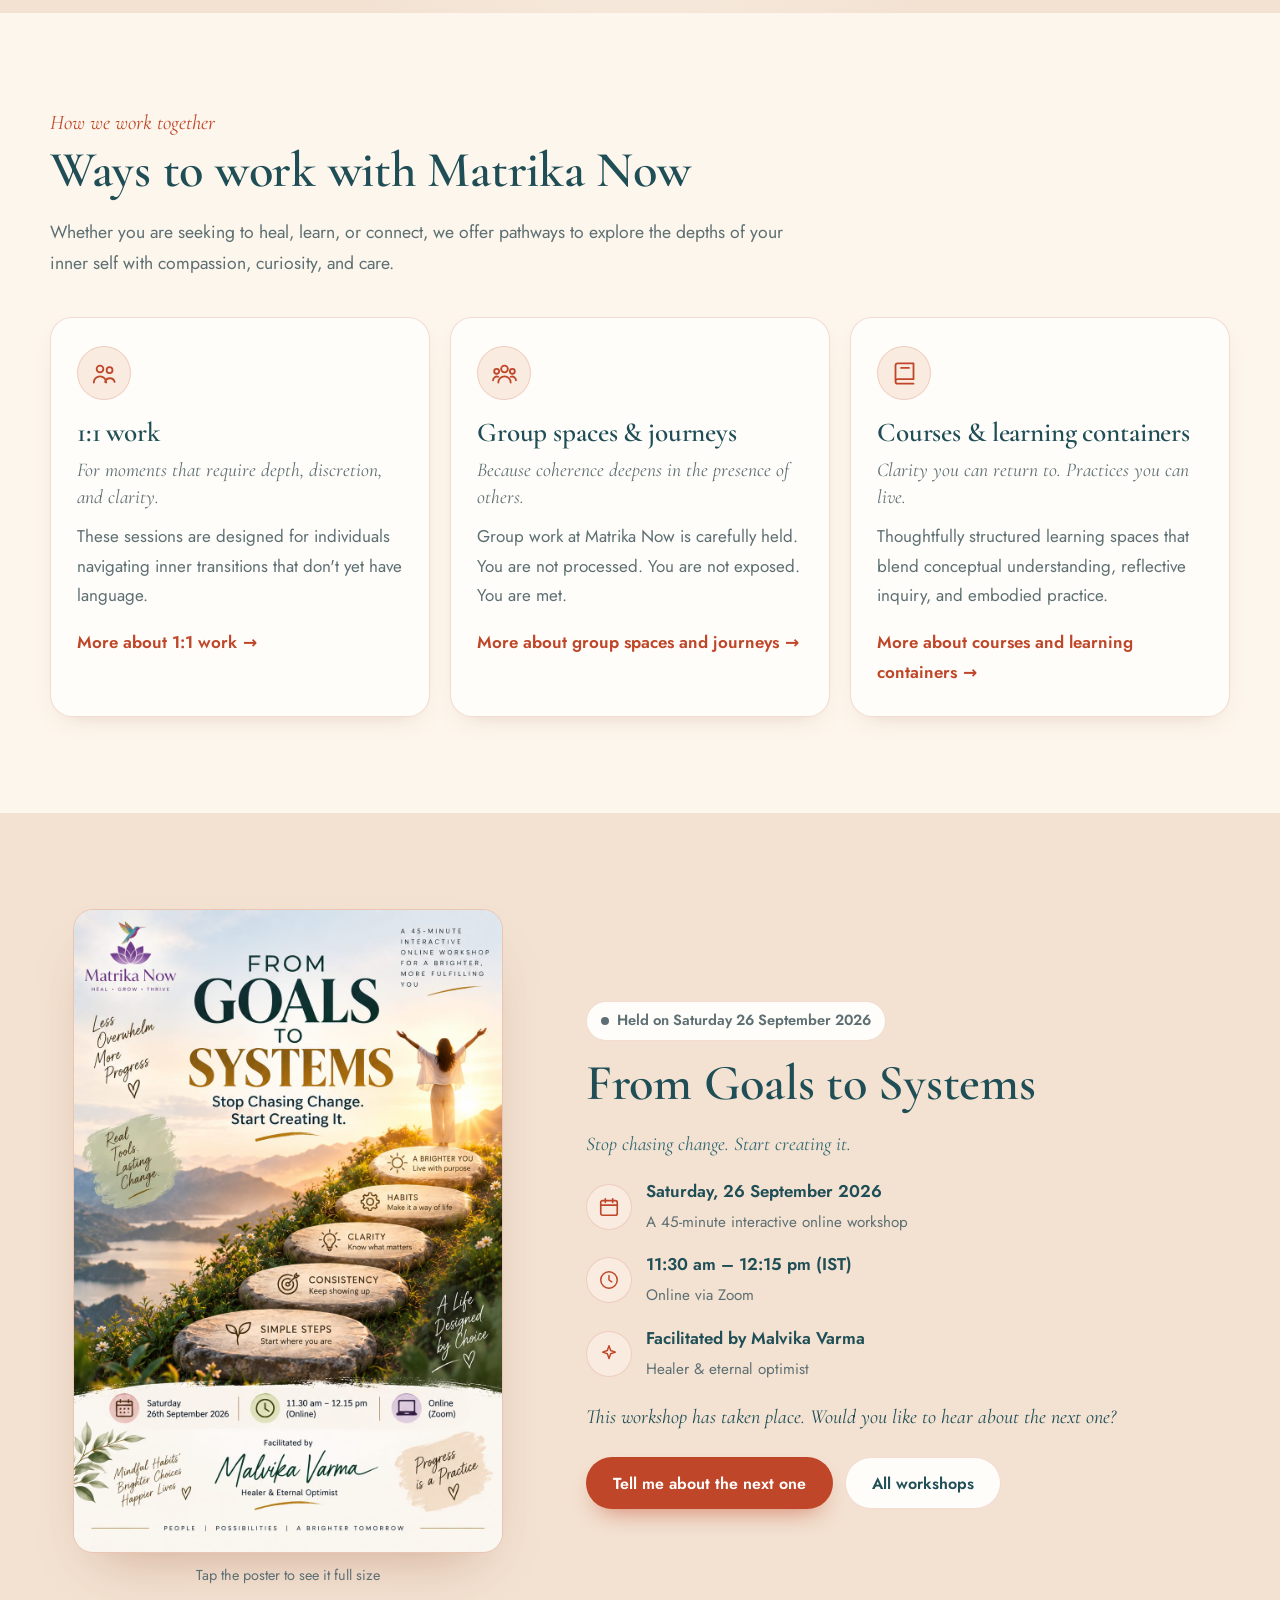
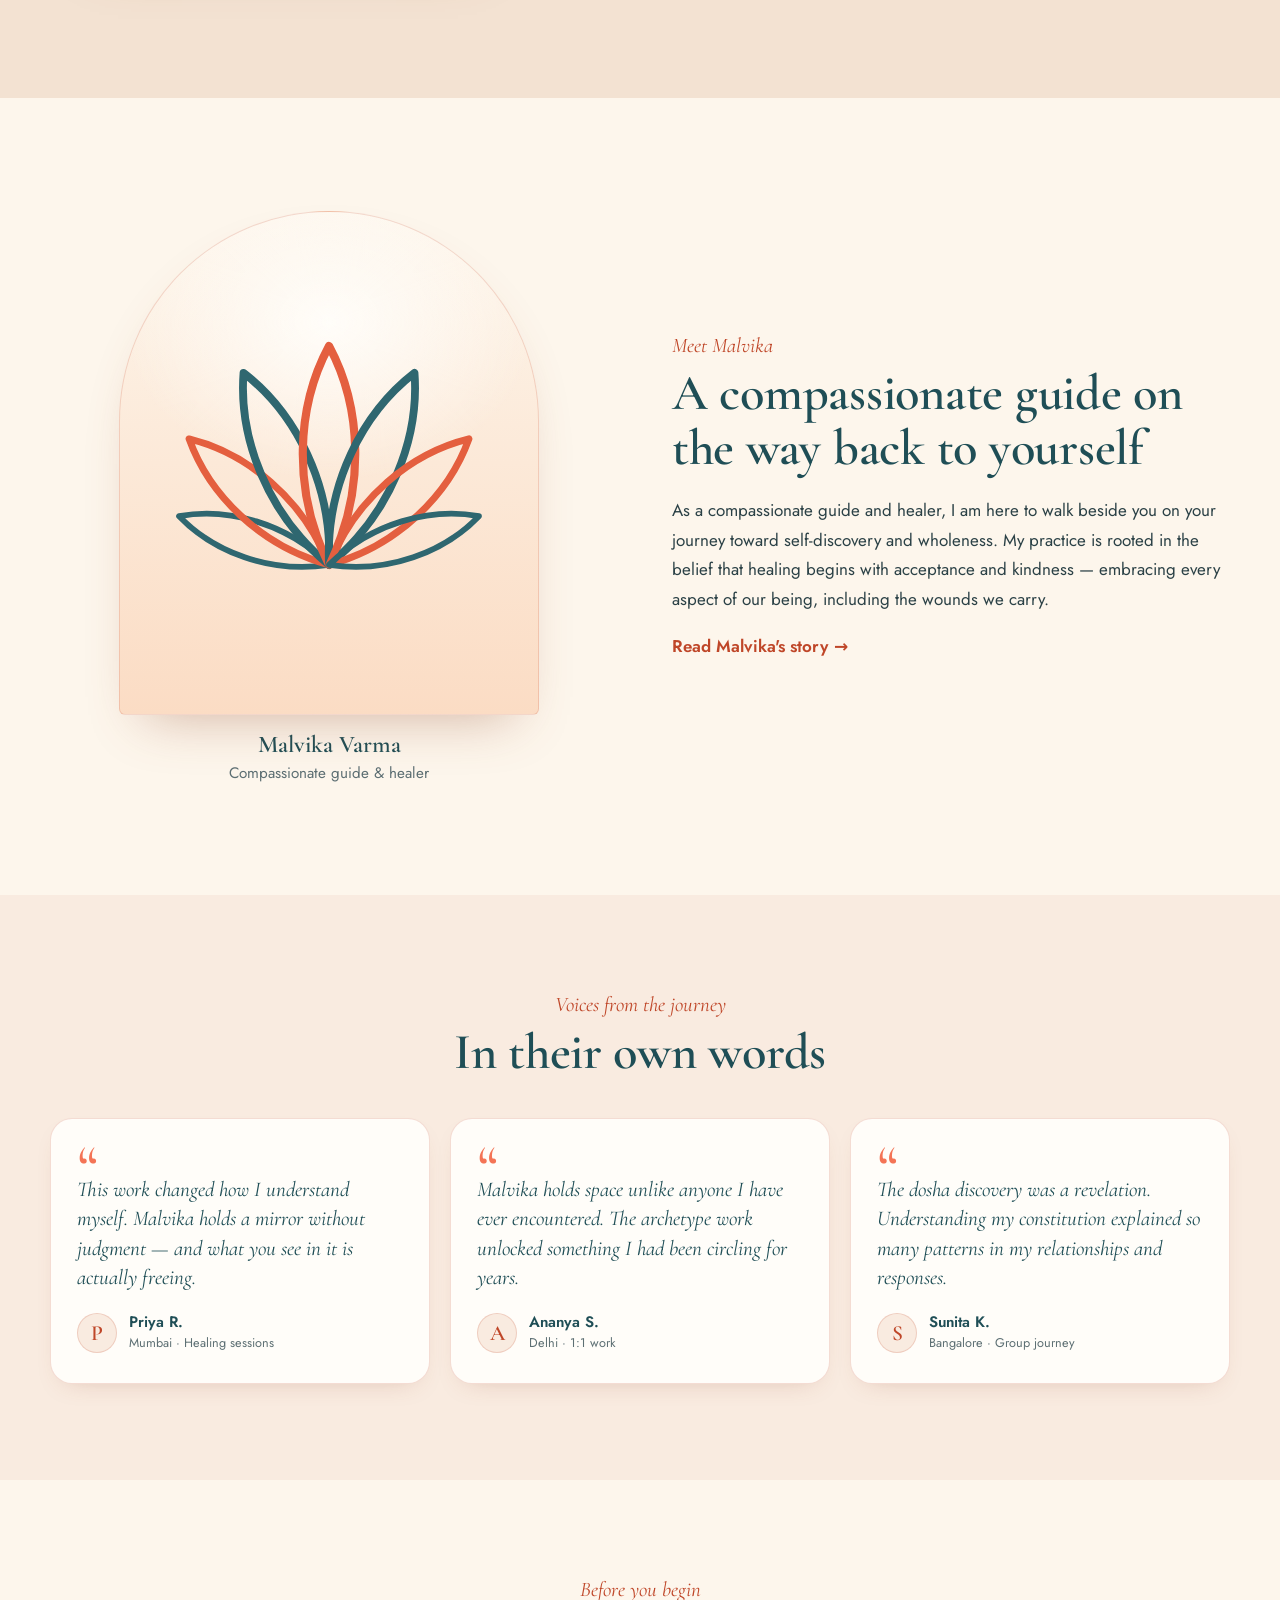
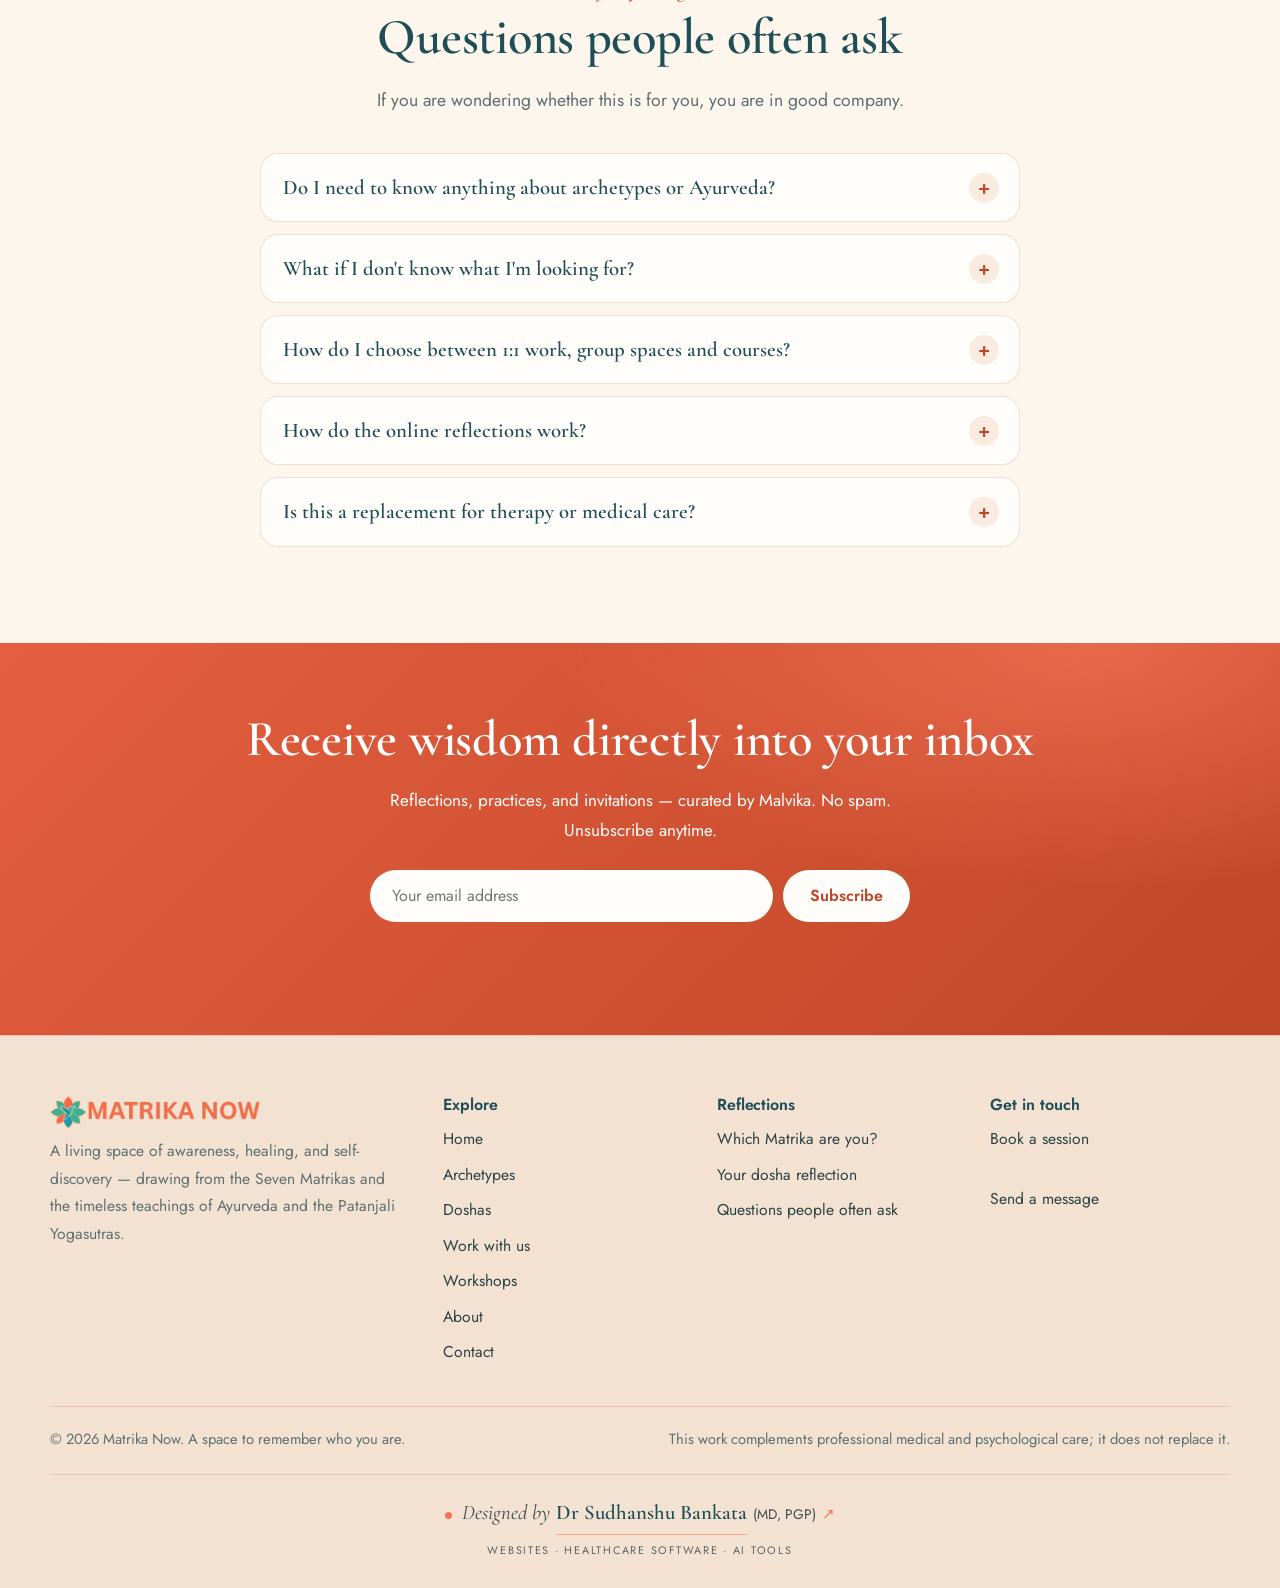
==== commit ae6cf238: "Footer credit: stronger contrast for the muted text (WCAG AA) Only the credit's --mb-muted colour ch" ====
--- a/index.html
+++ b/index.html
@@ -18,7 +18,7 @@
   <link rel="preconnect" href="https://fonts.googleapis.com">
   <link rel="preconnect" href="https://fonts.gstatic.com" crossorigin>
   <link rel="stylesheet" href="https://fonts.googleapis.com/css2?family=Cormorant+Garamond:ital,wght@0,500;0,600;1,400;1,500;1,600&family=Jost:wght@400;500;600&display=swap">
-  <link rel="stylesheet" href="assets/css/site.css?v=8463160b">
+  <link rel="stylesheet" href="assets/css/site.css?v=01f8c1c7">
   <script type="application/ld+json">{"@context":"https://schema.org","@type":"Organization","name":"Matrika Now","url":"https://matrikanow.com/","logo":"https://matrikanow.com/logo.png","description":"A living space of awareness, healing, and self-discovery, drawing from the Seven Matrikas, Ayurveda and the Patanjali Yogasutras.","founder":{"@type":"Person","name":"Malvika Varma","jobTitle":"Healer and guide"}}</script>
 </head>
 <body>
@@ -163,7 +163,7 @@
       <div><h4>Get in touch</h4><ul><li><a data-show="booking" href="#">Book a session</a></li><li><a data-show="email" href="#"><span data-fill></span></a></li><li><a data-show="whatsapp" href="#">WhatsApp <span data-fill></span></a></li><li><a data-show="phone" href="#"><span data-fill></span></a></li><li><a href="contact/">Send a message</a></li></ul></div>
     </div>
     <div class="fine"><p>&copy; <span data-year>2026</span> Matrika Now. A space to remember who you are.</p><p>This work complements professional medical and psychological care; it does not replace it.</p></div>
-  <div class="made-by"><a class="mb" href="https://lexmedix.in/services/" target="_blank" rel="noopener" aria-label="Designed by Dr Sudhanshu Bankata (MD, PGP). Website, software and AI services at Lexmedix. Opens in a new tab"><span class="mb-main"><span class="mb-pre">Designed by</span> <span class="mb-name">Dr Sudhanshu Bankata</span> <span class="mb-cred">(MD, PGP)</span><span class="mb-arrow" aria-hidden="true">&#8599;</span></span><span class="mb-sub" aria-hidden="true">Websites &middot; Healthcare software &middot; AI tools</span></a></div>
+  <div class="made-by"><a class="mb" href="https://lexmedix.in/services/" target="_blank" rel="noopener"><span class="mb-main"><span class="mb-pre">Designed by</span> <span class="mb-name">Dr Sudhanshu Bankata</span> <span class="mb-cred">(MD, PGP)</span><span class="mb-arrow" aria-hidden="true">&#8599;</span></span><span class="mb-sr">, </span><span class="mb-sub">Websites &middot; Healthcare software &middot; AI tools</span><span class="mb-sr"> (opens in a new tab)</span></a></div>
 </div>
 </footer>
 <a class="wa" data-show="whatsapp" href="#" aria-label="Chat on WhatsApp"><svg viewBox="0 0 32 32" fill="currentColor" aria-hidden="true"><path d="M16 3C8.8 3 3 8.8 3 16c0 2.3.6 4.5 1.7 6.4L3 29l6.8-1.8A13 13 0 0016 29c7.2 0 13-5.8 13-13S23.2 3 16 3zm0 23.7c-2 0-3.9-.6-5.5-1.6l-.4-.2-4 1 1.1-3.9-.3-.4A10.7 10.7 0 1116 26.7zm5.9-8c-.3-.2-1.9-.9-2.2-1s-.5-.2-.7.2-.8 1-1 1.2-.4.2-.7.1a8.7 8.7 0 01-4.3-3.8c-.3-.6.3-.5.9-1.7.1-.2 0-.4 0-.5l-1-2.3c-.2-.6-.5-.5-.7-.5h-.6c-.2 0-.6.1-.9.4s-1.2 1.2-1.2 2.9 1.2 3.4 1.4 3.6c.2.2 2.4 3.7 5.9 5.2 2.2.9 3 1 4.1.8.7-.1 1.9-.8 2.2-1.5s.3-1.4.2-1.5-.3-.2-.6-.4z"/></svg></a>
--- a/assets/css/site.css
+++ b/assets/css/site.css
@@ -409,7 +409,7 @@
 
 /* ---------- Designer credit ("Designed by", footer) ---------- */
 .made-by { margin-top: 22px; padding-top: 20px; border-top: 1px solid var(--mb-line); display: flex; justify-content: center; text-align: center; min-width: 0; }
-.made-by .mb { display: inline-flex; flex-direction: column; align-items: center; gap: 6px; min-height: 44px; justify-content: center; max-width: 100%; color: var(--mb-text); text-decoration: none; overflow-wrap: anywhere; }
+.made-by .mb { display: inline-flex; flex-direction: column; align-items: center; gap: 6px; min-height: 44px; justify-content: center; max-width: 100%; color: var(--mb-text); text-decoration: none; overflow-wrap: anywhere; position: relative; }
 .made-by .mb:hover { text-decoration: none; color: var(--mb-text); }
 .made-by .mb-main { display: inline-flex; flex-wrap: wrap; align-items: baseline; justify-content: center; gap: 0 .4em; min-width: 0; }
 .made-by .mb-pre { font-family: var(--mb-pre-font); font-style: var(--mb-pre-style, normal); font-size: var(--mb-pre-size, 1.1rem); color: var(--mb-muted); letter-spacing: var(--mb-pre-ls, 0); text-transform: var(--mb-pre-tt, none); }
@@ -417,10 +417,11 @@
 .made-by .mb-cred { font-family: var(--mb-cred-font, var(--mb-name-font)); font-size: .86rem; color: var(--mb-muted); }
 .made-by .mb-arrow { font-family: system-ui, "Segoe UI Symbol", sans-serif; color: var(--mb-accent); display: inline-block; transition: transform .25s ease; font-size: .95em; }
 .made-by .mb-sub { font-family: var(--mb-sub-font); font-size: .68rem; letter-spacing: .16em; text-transform: uppercase; color: var(--mb-muted); opacity: .85; }
+.made-by .mb-sr { position: absolute; width: 1px; height: 1px; margin: -1px; padding: 0; overflow: hidden; clip: rect(0 0 0 0); white-space: nowrap; border: 0; }
 .made-by .mb:hover .mb-name, .made-by .mb:focus-visible .mb-name { background-size: 100% 2px; }
 .made-by .mb:hover .mb-arrow, .made-by .mb:focus-visible .mb-arrow { transform: translate(3px, -3px); }
 .made-by .mb:focus-visible { outline: 2px solid var(--mb-accent); outline-offset: 4px; border-radius: 4px; }
 @media (prefers-reduced-motion: reduce) { .made-by .mb-name, .made-by .mb-arrow { transition: none; } }
-.made-by { --mb-line: var(--line); --mb-text: var(--primary); --mb-muted: var(--muted); --mb-accent: var(--accent); --mb-rest: rgba(244,116,86,.5); --mb-pre-font: var(--display); --mb-pre-style: italic; --mb-pre-size: 1.3rem; --mb-name-font: var(--display); --mb-name-weight: 600; --mb-name-size: 1.3rem; --mb-name-color: var(--primary); --mb-sub-font: var(--sans); --mb-cred-font: var(--sans); }
+.made-by { --mb-line: var(--line); --mb-text: var(--primary); --mb-muted: #404d50; --mb-accent: var(--accent); --mb-rest: rgba(244,116,86,.5); --mb-pre-font: var(--display); --mb-pre-style: italic; --mb-pre-size: 1.3rem; --mb-name-font: var(--display); --mb-name-weight: 600; --mb-name-size: 1.3rem; --mb-name-color: var(--primary); --mb-sub-font: var(--sans); --mb-cred-font: var(--sans); }
 .made-by .mb-main::before { content: ""; width: 7px; height: 7px; border-radius: 50%; background: var(--accent); align-self: center; margin-right: .2em; }
 .made-by .mb:hover .mb-name { color: var(--accent-ink); }
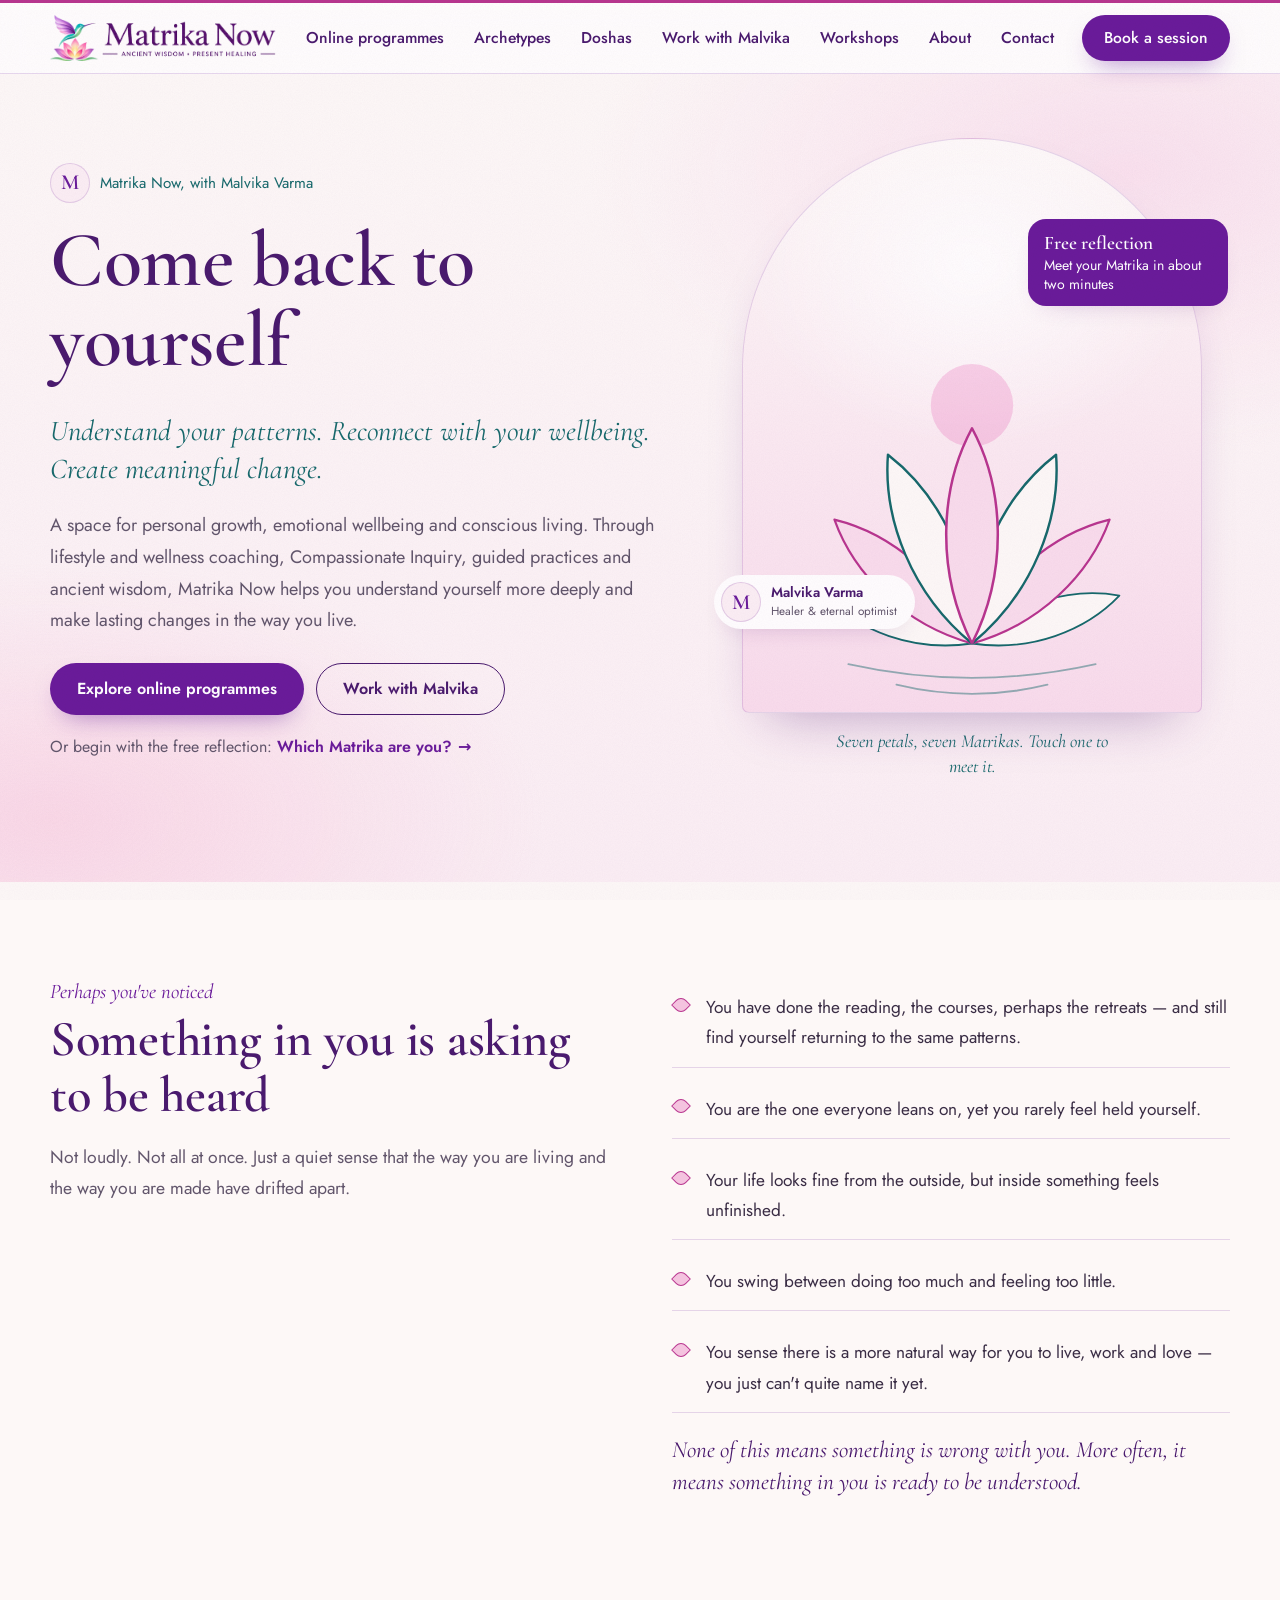
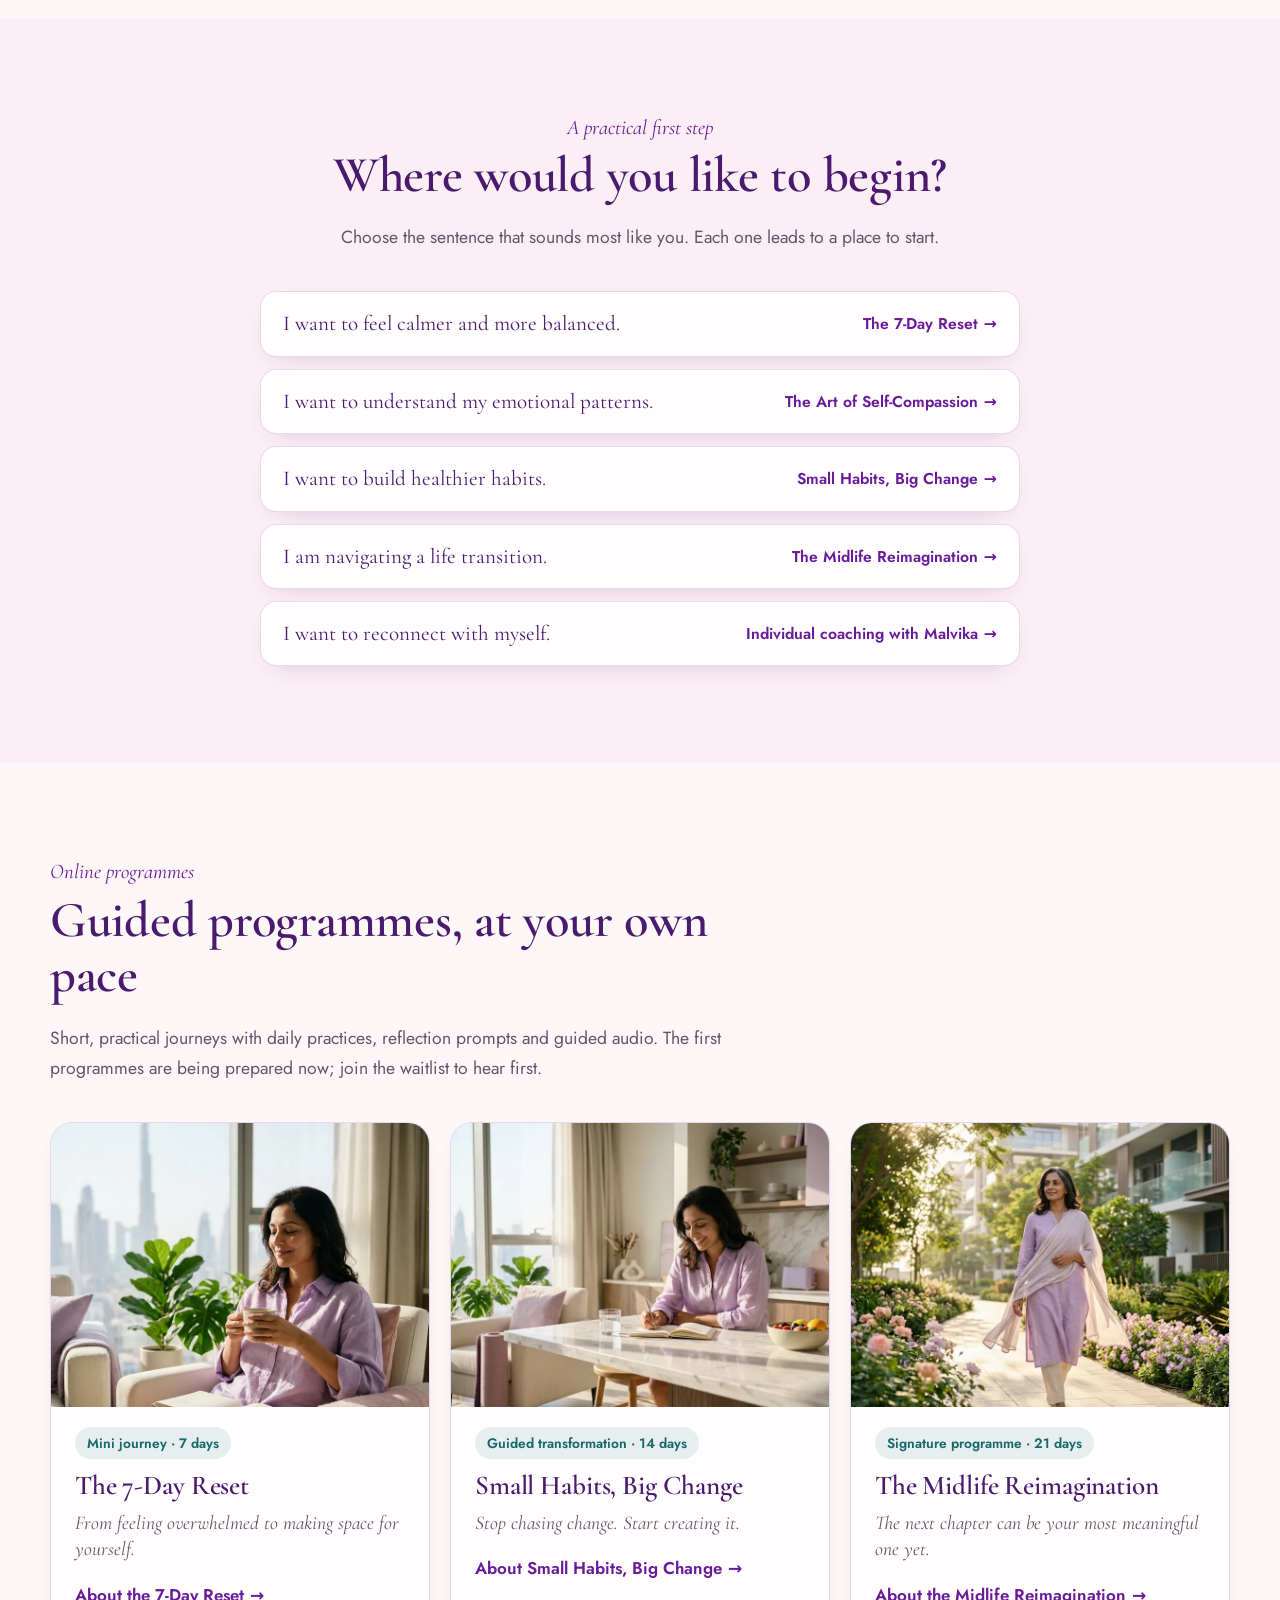
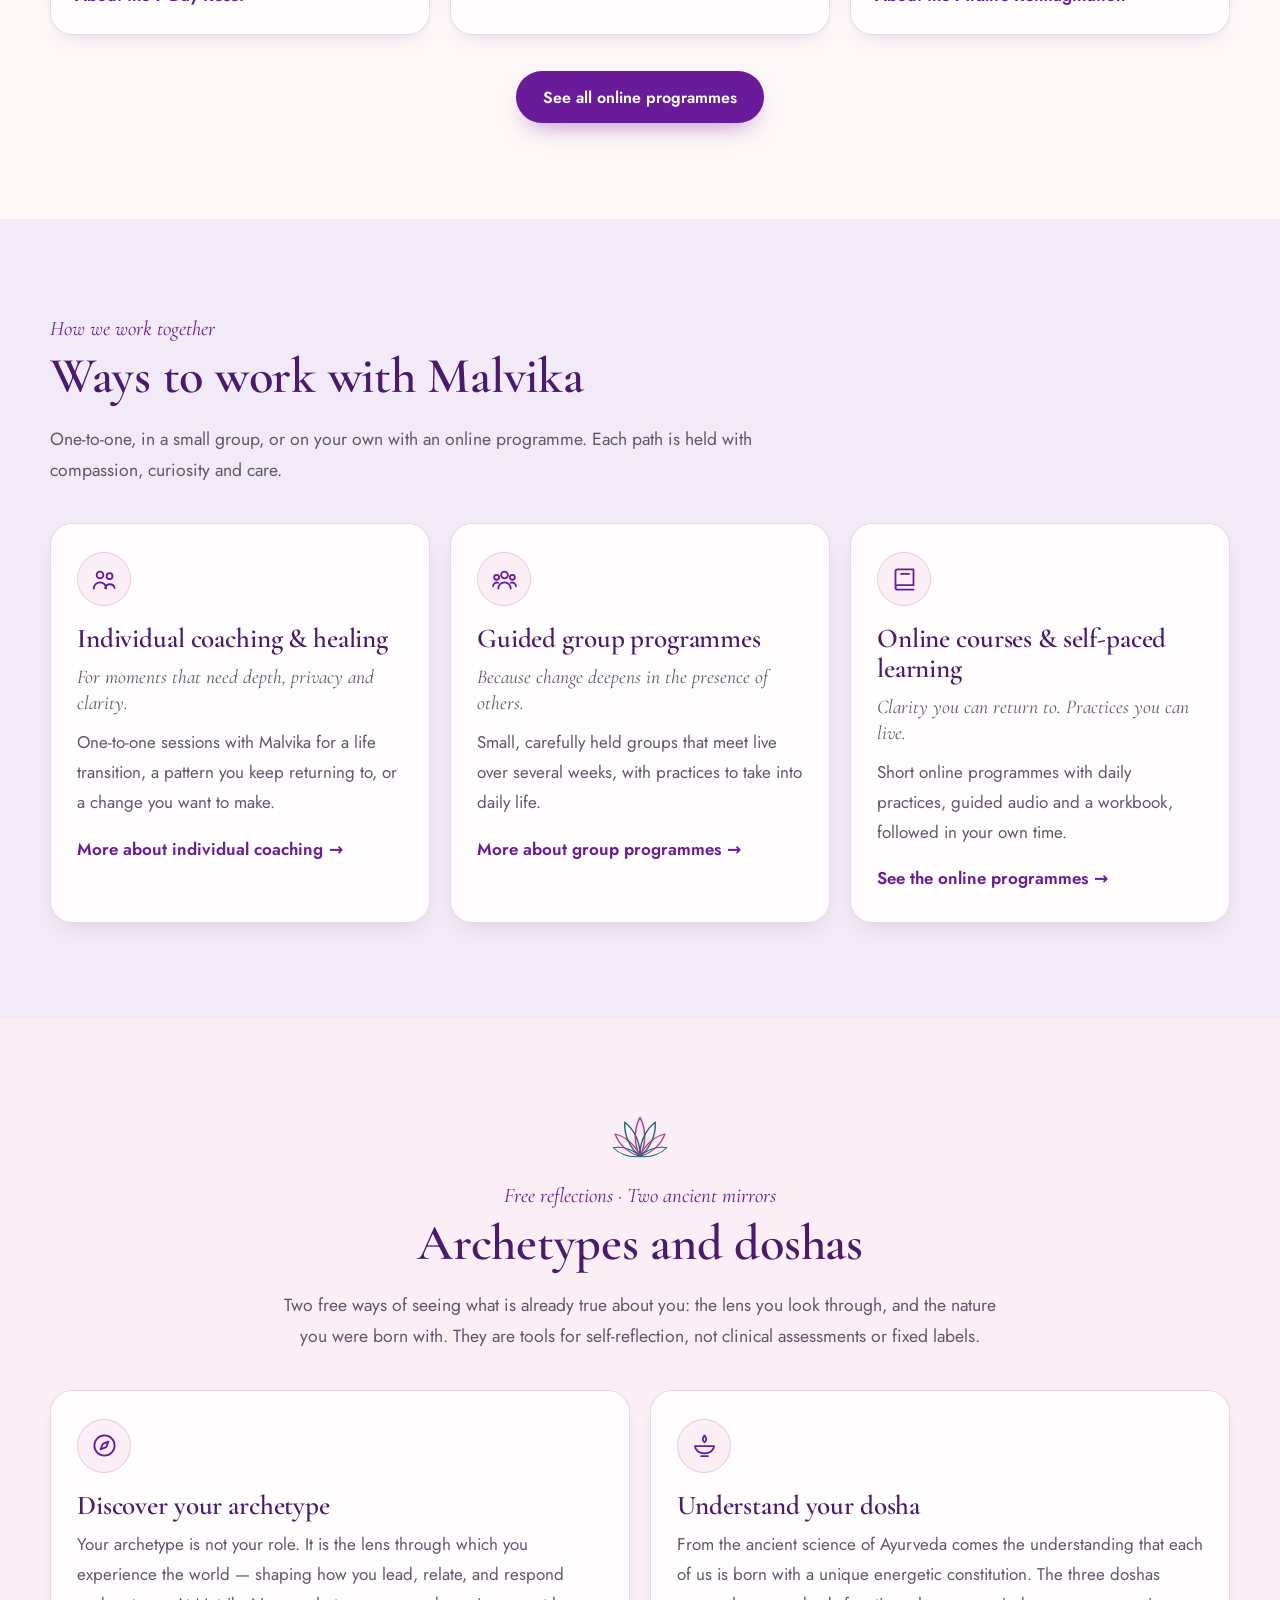
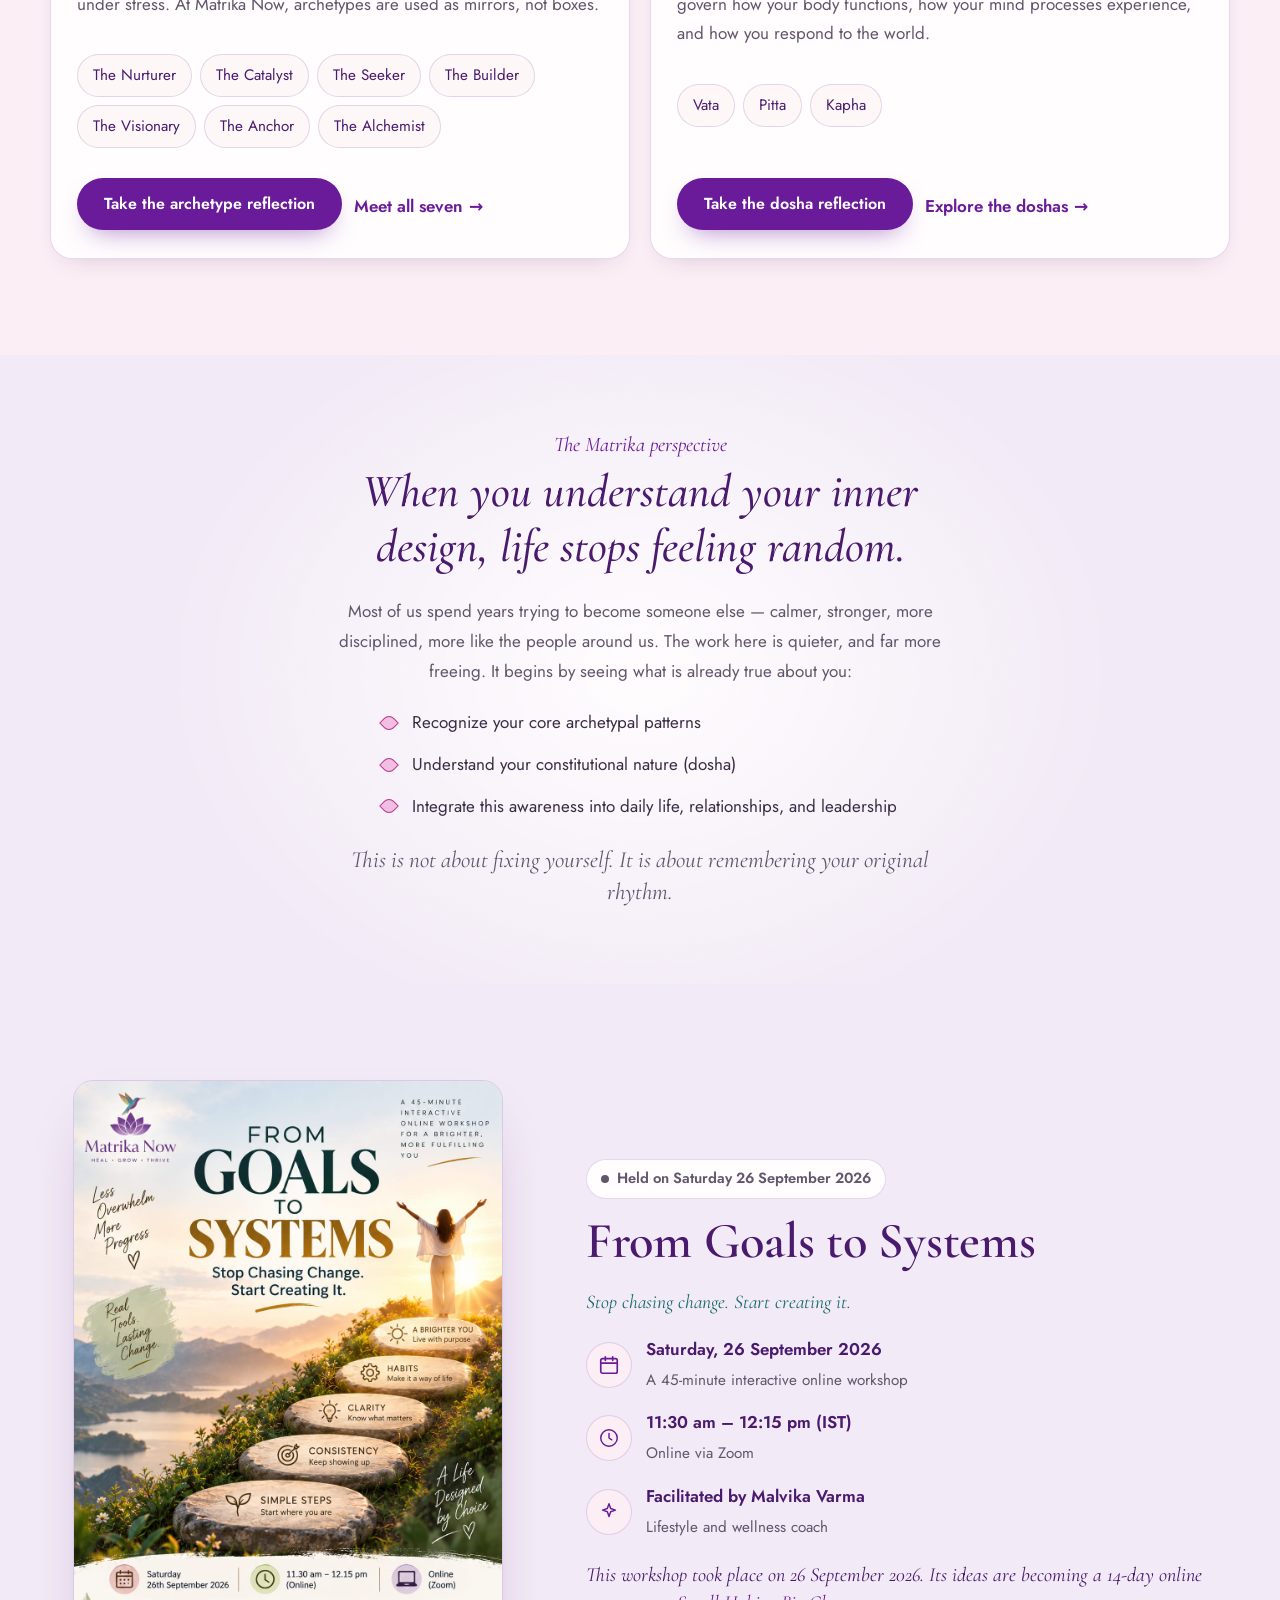
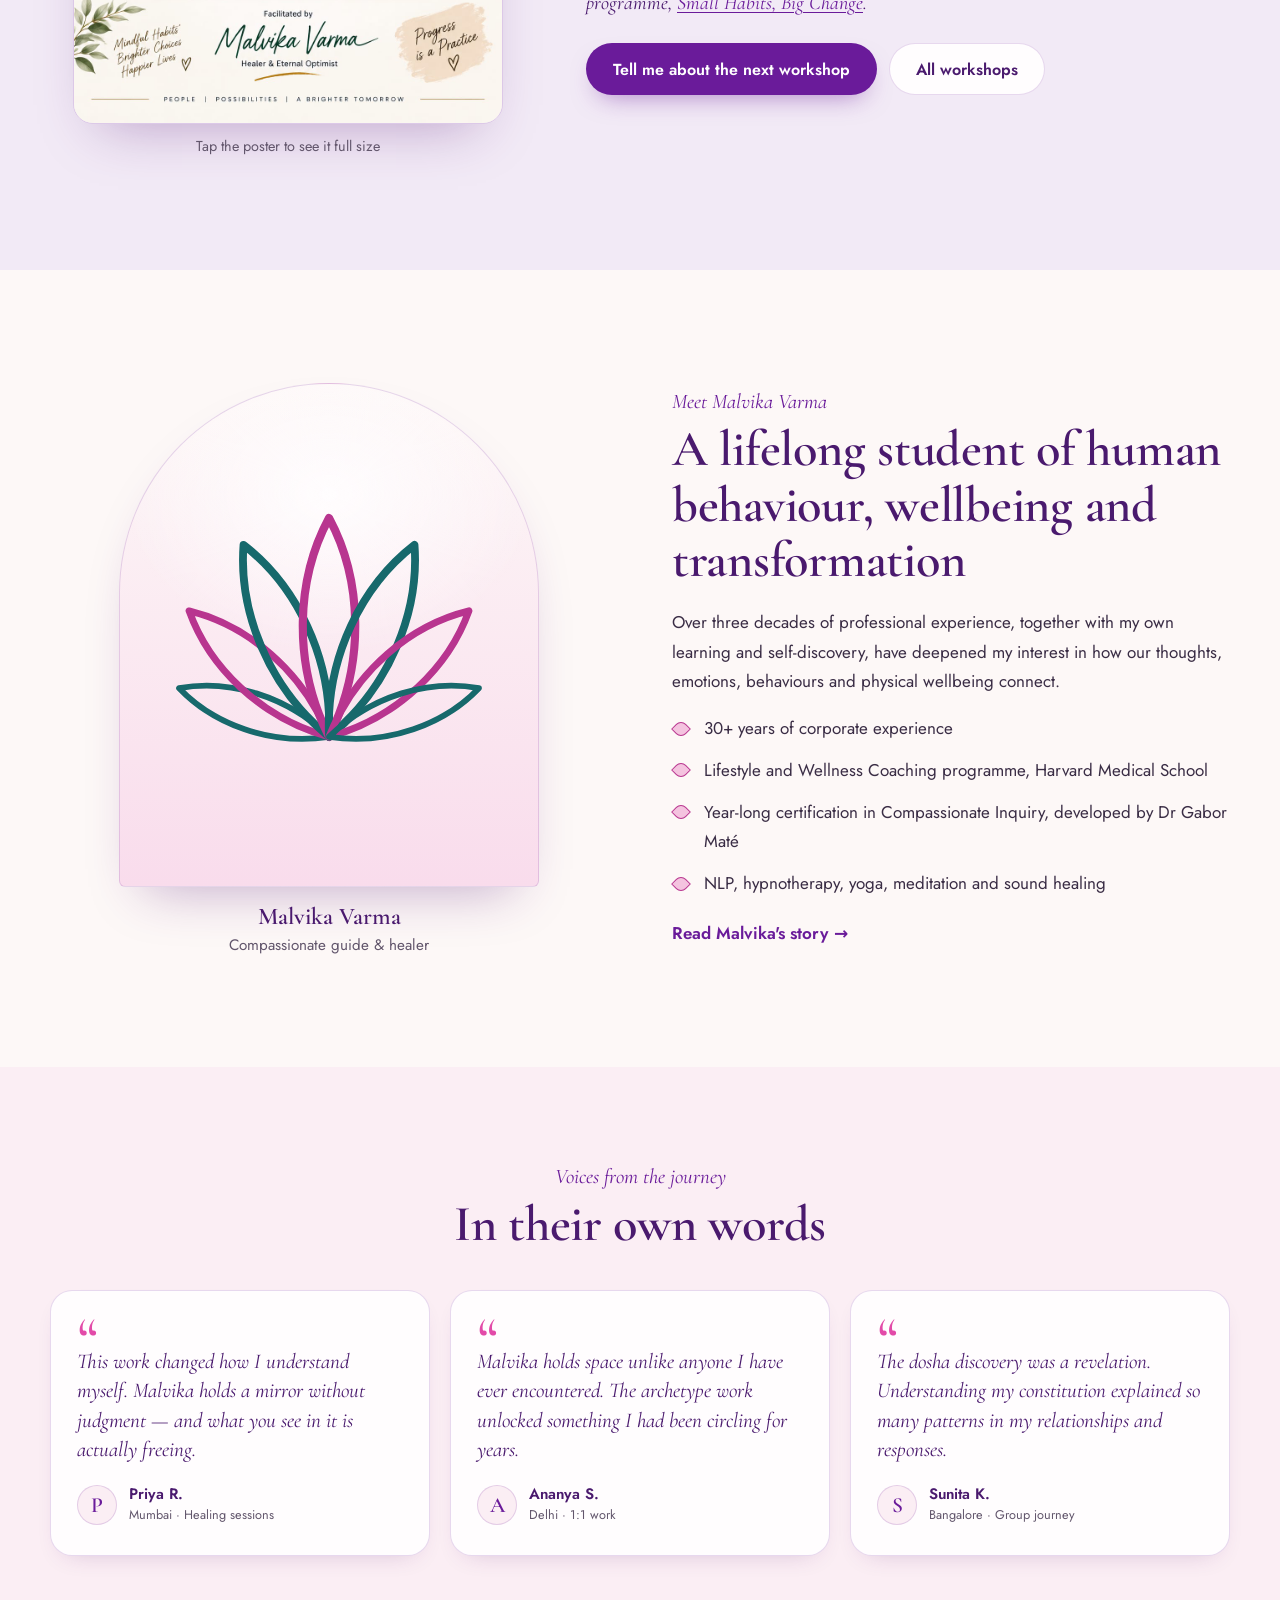
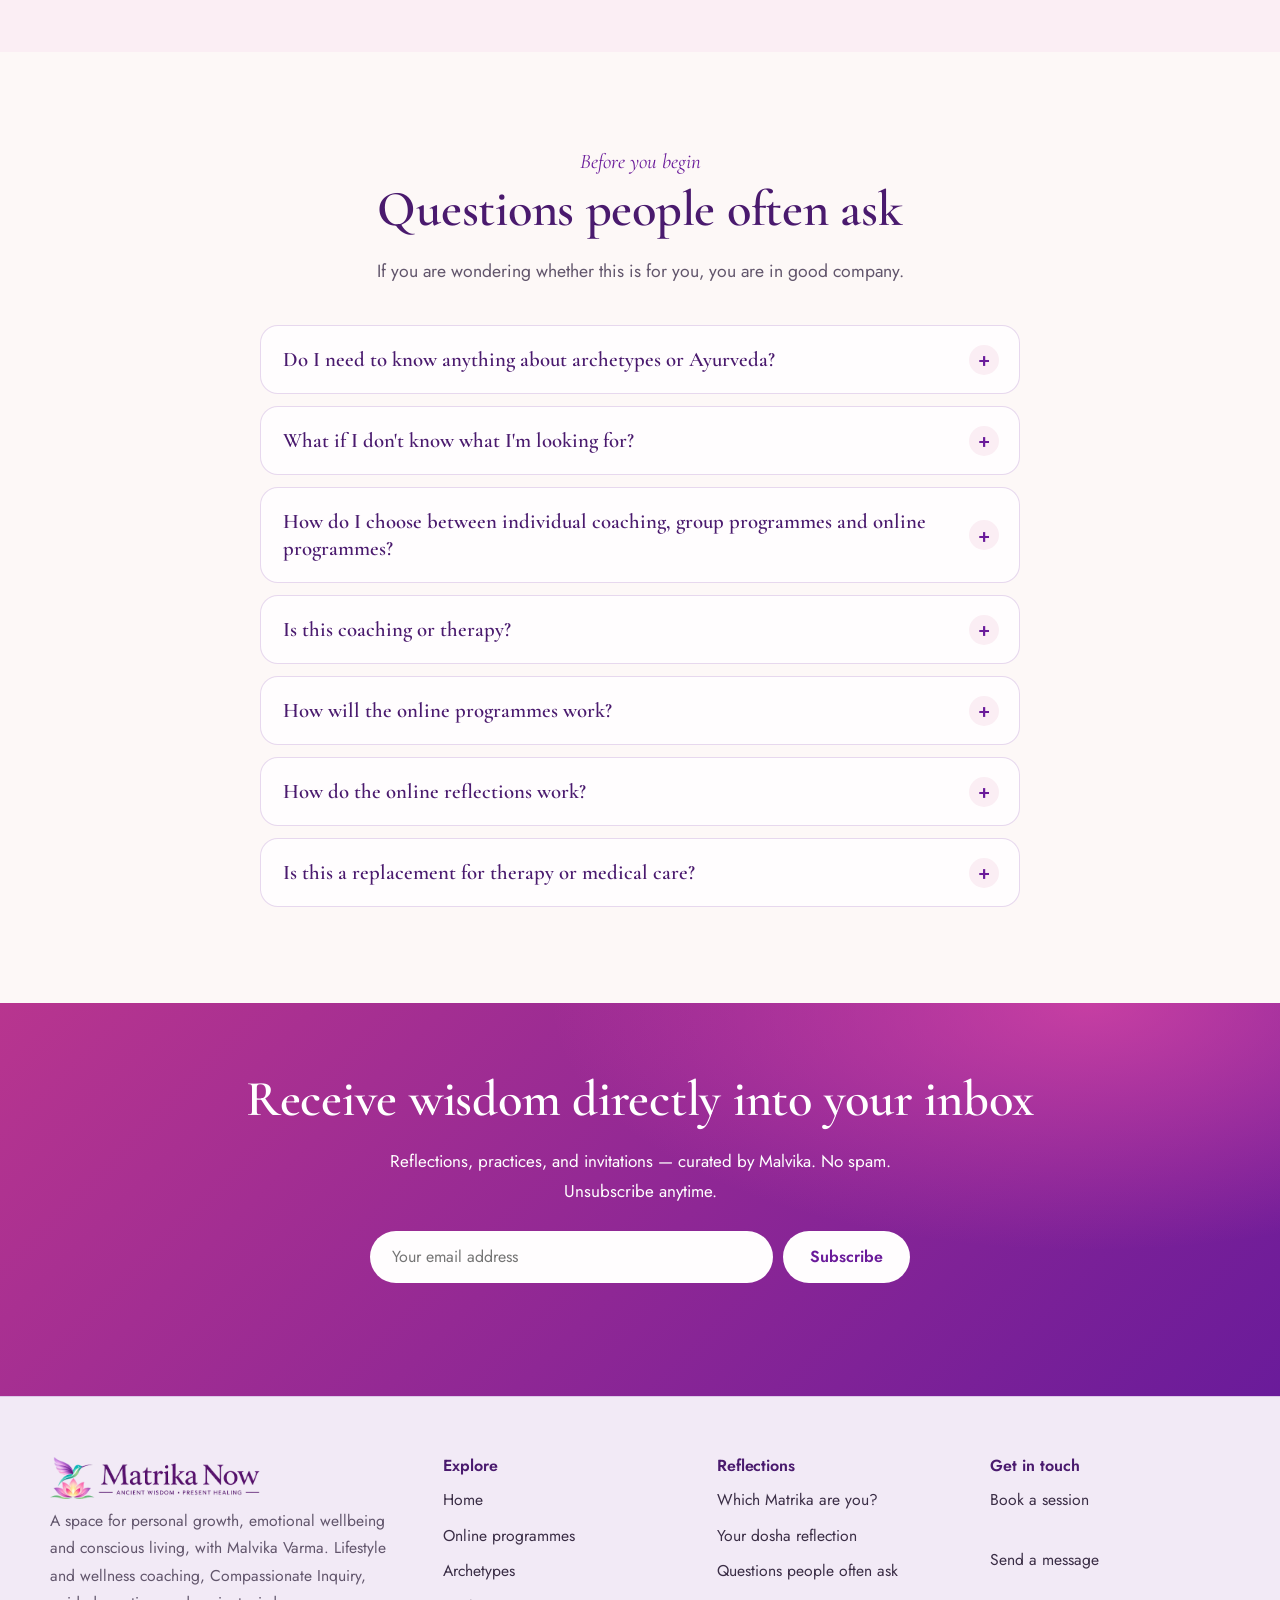
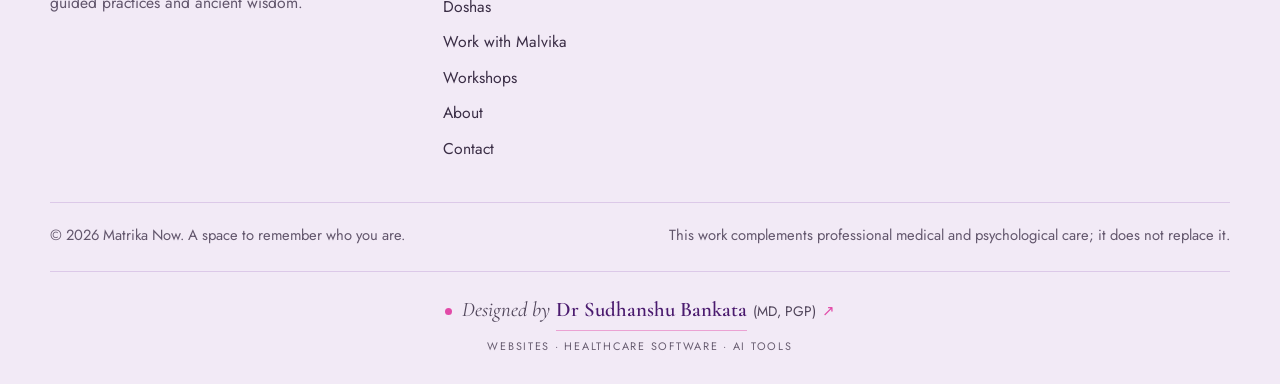
==== commit 04e01534: "Client feedback: new logo, purple palette, Online Programmes page - New hummingbird-lotus logo from " ====
--- a/index.html
+++ b/index.html
@@ -3,23 +3,24 @@
 <head>
   <meta charset="utf-8">
   <meta name="viewport" content="width=device-width, initial-scale=1">
-  <title>Matrika Now — Ancient Wisdom, Present Healing</title>
-  <meta name="description" content="Matrika Now, with healer Malvika Varma: a space for healing and self-discovery through the Seven Matrika archetypes and Ayurvedic doshas. Take the free reflection.">
-  <meta name="theme-color" content="#fdf6ec">
+  <title>Matrika Now: Come Back to Yourself, with Malvika Varma</title>
+  <meta name="description" content="Matrika Now with Malvika Varma: lifestyle and wellness coaching, Compassionate Inquiry and online programmes for emotional wellbeing and lasting change.">
+  <meta name="theme-color" content="#fdf8f7">
   <meta property="og:type" content="website">
   <meta property="og:site_name" content="Matrika Now">
-  <meta property="og:title" content="Matrika Now — Ancient Wisdom, Present Healing">
-  <meta property="og:description" content="Matrika Now, with healer Malvika Varma: a space for healing and self-discovery through the Seven Matrika archetypes and Ayurvedic doshas. Take the free reflection.">
+  <meta property="og:title" content="Matrika Now: Come Back to Yourself, with Malvika Varma">
+  <meta property="og:description" content="Matrika Now with Malvika Varma: lifestyle and wellness coaching, Compassionate Inquiry and online programmes for emotional wellbeing and lasting change.">
   <meta property="og:image" content="https://matrikanow.com/assets/img/og-image.jpg">
   <meta property="og:url" content="https://matrikanow.com/">
   <meta name="twitter:card" content="summary_large_image">
   <link rel="canonical" href="https://matrikanow.com/">
   <link rel="icon" type="image/png" href="favicon.png">
+  <link rel="apple-touch-icon" href="assets/img/apple-touch-icon.png">
   <link rel="preconnect" href="https://fonts.googleapis.com">
   <link rel="preconnect" href="https://fonts.gstatic.com" crossorigin>
   <link rel="stylesheet" href="https://fonts.googleapis.com/css2?family=Cormorant+Garamond:ital,wght@0,500;0,600;1,400;1,500;1,600&family=Jost:wght@400;500;600&display=swap">
-  <link rel="stylesheet" href="assets/css/site.css?v=01f8c1c7">
-  <script type="application/ld+json">{"@context":"https://schema.org","@type":"Organization","name":"Matrika Now","url":"https://matrikanow.com/","logo":"https://matrikanow.com/logo.png","description":"A living space of awareness, healing, and self-discovery, drawing from the Seven Matrikas, Ayurveda and the Patanjali Yogasutras.","founder":{"@type":"Person","name":"Malvika Varma","jobTitle":"Healer and guide"}}</script>
+  <link rel="stylesheet" href="assets/css/site.css?v=a9e97d6f">
+  <script type="application/ld+json">{"@context":"https://schema.org","@type":"Organization","name":"Matrika Now","url":"https://matrikanow.com/","logo":"https://matrikanow.com/logo.png","description":"A space for personal growth, emotional wellbeing and conscious living: lifestyle and wellness coaching, Compassionate Inquiry, guided practices and online programmes.","founder":{"@type":"Person","name":"Malvika Varma","jobTitle":"Lifestyle and wellness coach"}}</script>
 </head>
 <body>
 <a class="skip" href="#main">Skip to content</a>
@@ -27,9 +28,9 @@
 <!-- HEADER (same on every page; generated, now edit each page) -->
 <header class="site-header">
   <div class="wrap bar">
-    <a class="brand" href="./" aria-label="Matrika Now home"><img src="logo.png" alt="Matrika Now" width="300" height="48"><small>Ancient wisdom · Present healing</small></a>
+    <a class="brand" href="./" aria-label="Matrika Now home"><img src="logo.png" alt="Matrika Now: ancient wisdom, present healing" width="561" height="112"></a>
     <button class="nav-toggle" aria-expanded="false" aria-controls="site-nav"><svg viewBox="0 0 24 24" fill="none" stroke="currentColor" stroke-width="2" stroke-linecap="round"><path d="M4 7h16M4 12h16M4 17h10"/></svg><span class="sr-only">Open menu</span></button>
-    <nav class="nav" id="site-nav" aria-label="Main"><a href="archetypes/">Archetypes</a><a href="doshas/">Doshas</a><a href="work-with-us/">Work with us</a><a href="workshops/">Workshops</a><a href="about/">About</a><a href="contact/">Contact</a><a class="btn btn-coral" data-book href="contact/">Book a session</a></nav>
+    <nav class="nav" id="site-nav" aria-label="Main"><a href="programmes/">Online programmes</a><a href="archetypes/">Archetypes</a><a href="doshas/">Doshas</a><a href="work-with-us/">Work with Malvika</a><a href="workshops/">Workshops</a><a href="about/">About</a><a href="contact/">Contact</a><a class="btn btn-coral" data-book href="contact/">Book a session</a></nav>
   </div>
 </header>
 <main id="main">
@@ -38,10 +39,11 @@
   <div class="wrap">
     <div>
       <p class="with"><span class="ini" aria-hidden="true">M</span>Matrika Now, with Malvika Varma</p>
-      <h1>A space to remember <span class="nb">who you are</span></h1>
-      <p class="sub">and how you are meant to move through life</p>
-      <p class="lede">A living space of awareness, healing, and self-discovery — where healing, consciousness, and leadership are not separate paths, but expressions of the same inner intelligence, unfolding now.</p>
-      <div class="cta-row"><a class="btn btn-coral" href="archetypes/#quiz">Which Matrika are you?</a><a class="btn btn-line" data-book href="contact/"><svg viewBox="0 0 24 24" fill="none" stroke="currentColor" stroke-width="1.8" stroke-linecap="round" stroke-linejoin="round" aria-hidden="true"><rect x="3" y="5" width="18" height="16" rx="2"/><path d="M8 3v4M16 3v4M3 10h18"/></svg> Book a session</a></div>
+      <h1>Come back to <span class="nb">yourself</span></h1>
+      <p class="sub">Understand your patterns. Reconnect with your wellbeing. Create meaningful change.</p>
+      <p class="lede">A space for personal growth, emotional wellbeing and conscious living. Through lifestyle and wellness coaching, Compassionate Inquiry, guided practices and ancient wisdom, Matrika Now helps you understand yourself more deeply and make lasting changes in the way you live.</p>
+      <div class="cta-row"><a class="btn btn-coral" href="programmes/">Explore online programmes</a><a class="btn btn-line" href="work-with-us/">Work with Malvika</a></div>
+      <p class="third">Or begin with the free reflection: <a class="more" href="archetypes/#quiz">Which Matrika are you?</a></p>
     </div>
     <div>
       <div class="window">
@@ -65,15 +67,49 @@
     <div>
       <ul class="ticks recognise"><li>You have done the reading, the courses, perhaps the retreats — and still find yourself returning to the same patterns.</li><li>You are the one everyone leans on, yet you rarely feel held yourself.</li><li>Your life looks fine from the outside, but inside something feels unfinished.</li><li>You swing between doing too much and feeling too little.</li><li>You sense there is a more natural way for you to live, work and love — you just can't quite name it yet.</li></ul>
       <p class="close-line">None of this means something is wrong with you. More often, it means something in you is ready to be understood.</p>
-      <a class="more" href="archetypes/#quiz">See what your archetype reveals</a>
-    </div>
+    </div>
+  </div>
+</section>
+
+<!-- WHERE TO BEGIN: each answer leads to a programme or service -->
+<section class="section blush" id="begin">
+  <div class="wrap narrow">
+    <div class="head center"><span class="note">A practical first step</span><h2>Where would you like to begin?</h2><p>Choose the sentence that sounds most like you. Each one leads to a place to start.</p></div>
+    <ul class="begin">
+      <li><a href="programmes/#reset"><span class="b-q">I want to feel calmer and more balanced.</span><span class="b-a">The 7-Day Reset</span></a></li>
+      <li><a href="programmes/#self-compassion"><span class="b-q">I want to understand my emotional patterns.</span><span class="b-a">The Art of Self-Compassion</span></a></li>
+      <li><a href="programmes/#habits"><span class="b-q">I want to build healthier habits.</span><span class="b-a">Small Habits, Big Change</span></a></li>
+      <li><a href="programmes/#midlife"><span class="b-q">I am navigating a life transition.</span><span class="b-a">The Midlife Reimagination</span></a></li>
+      <li><a href="work-with-us/#one-to-one"><span class="b-q">I want to reconnect with myself.</span><span class="b-a">Individual coaching with Malvika</span></a></li>
+    </ul>
+  </div>
+</section>
+
+<!-- ONLINE PROGRAMMES teaser -->
+<section class="section" id="programmes">
+  <div class="wrap">
+    <div class="head"><span class="note">Online programmes</span><h2>Guided programmes, at your own pace</h2><p>Short, practical journeys with daily practices, reflection prompts and guided audio. The first programmes are being prepared now; join the waitlist to hear first.</p></div>
+    <div class="grid g3">
+      <article class="card prog"><img src="assets/img/prog-reset.webp" alt="A woman sitting quietly by a sunlit window with a cup of tea and an open journal" width="800" height="600" loading="lazy"><span class="lvl">Mini journey · 7 days</span><h3>The 7-Day Reset</h3><p class="tagline">From feeling overwhelmed to making space for yourself.</p><a class="more" href="programmes/#reset">About the 7-Day Reset</a></article>
+      <article class="card prog"><img src="assets/img/prog-habits.webp" alt="A woman writing a weekly plan in a notebook at a bright kitchen table" width="800" height="600" loading="lazy"><span class="lvl">Guided transformation · 14 days</span><h3>Small Habits, Big Change</h3><p class="tagline">Stop chasing change. Start creating it.</p><a class="more" href="programmes/#habits">About Small Habits, Big Change</a></article>
+      <article class="card prog"><img src="assets/img/prog-midlife.webp" alt="A woman in her fifties walking on a garden path in soft morning light" width="800" height="600" loading="lazy"><span class="lvl">Signature programme · 21 days</span><h3>The Midlife Reimagination</h3><p class="tagline">The next chapter can be your most meaningful one yet.</p><a class="more" href="programmes/#midlife">About the Midlife Reimagination</a></article>
+    </div>
+    <div class="cta-row center"><a class="btn btn-coral" href="programmes/">See all online programmes</a></div>
+  </div>
+</section>
+
+<!-- WAYS TO WORK -->
+<section class="section sand" id="work">
+  <div class="wrap">
+    <div class="head"><span class="note">How we work together</span><h2>Ways to work with Malvika</h2><p>One-to-one, in a small group, or on your own with an online programme. Each path is held with compassion, curiosity and care.</p></div>
+    <div class="grid g3"><article class="card"><span class="ic"><svg viewBox="0 0 24 24" fill="none" stroke="currentColor" stroke-width="1.6" stroke-linecap="round" stroke-linejoin="round" aria-hidden="true"><circle cx="8" cy="8" r="3"/><circle cx="16.5" cy="9" r="2.6"/><path d="M2.5 20a5.5 5.5 0 0 1 11 0M12.5 19.5a4.4 4.4 0 0 1 8.5 0"/></svg></span><h3>Individual coaching &amp; healing</h3><p class="tagline">For moments that need depth, privacy and clarity.</p><p>One-to-one sessions with Malvika for a life transition, a pattern you keep returning to, or a change you want to make.</p><a class="more" href="work-with-us/#one-to-one">More about individual coaching</a></article><article class="card"><span class="ic"><svg viewBox="0 0 24 24" fill="none" stroke="currentColor" stroke-width="1.6" stroke-linecap="round" stroke-linejoin="round" aria-hidden="true"><circle cx="12" cy="8" r="3"/><circle cx="5" cy="10" r="2.2"/><circle cx="19" cy="10" r="2.2"/><path d="M6.5 20a5.5 5.5 0 0 1 11 0M1.8 18a3.4 3.4 0 0 1 4.6-3.1M22.2 18a3.4 3.4 0 0 0-4.6-3.1"/></svg></span><h3>Guided group programmes</h3><p class="tagline">Because change deepens in the presence of others.</p><p>Small, carefully held groups that meet live over several weeks, with practices to take into daily life.</p><a class="more" href="work-with-us/#group">More about group programmes</a></article><article class="card"><span class="ic"><svg viewBox="0 0 24 24" fill="none" stroke="currentColor" stroke-width="1.6" stroke-linecap="round" stroke-linejoin="round" aria-hidden="true"><path d="M4 19V5a2 2 0 0 1 2-2h14v14H6a2 2 0 0 0-2 2 2 2 0 0 0 2 2h14"/><path d="M9 7h7"/></svg></span><h3>Online courses &amp; self-paced learning</h3><p class="tagline">Clarity you can return to. Practices you can live.</p><p>Short online programmes with daily practices, guided audio and a workbook, followed in your own time.</p><a class="more" href="programmes/">See the online programmes</a></article></div>
   </div>
 </section>
 
 <!-- TWO MIRRORS: archetypes and doshas -->
 <section class="section blush" id="discover">
   <div class="wrap">
-    <div class="head center"><svg class="mark-sm" viewBox="60 100 280 225" aria-hidden="true"><path transform="rotate(-72 200 300) translate(200 300) scale(0.72) translate(-200 -300)" d="M200 300 C 168 236 172 164 200 112 C 228 164 232 236 200 300 Z" fill="none" stroke="var(--primary-soft)" stroke-width="7" stroke-linejoin="round"/><path transform="rotate(-48 200 300) translate(200 300) scale(0.86) translate(-200 -300)" d="M200 300 C 168 236 172 164 200 112 C 228 164 232 236 200 300 Z" fill="none" stroke="var(--accent-deep)" stroke-width="7" stroke-linejoin="round"/><path transform="rotate(-24 200 300) translate(200 300) scale(0.96) translate(-200 -300)" d="M200 300 C 168 236 172 164 200 112 C 228 164 232 236 200 300 Z" fill="none" stroke="var(--primary-soft)" stroke-width="7" stroke-linejoin="round"/><path transform="rotate(0 200 300) translate(200 300) scale(1) translate(-200 -300)" d="M200 300 C 168 236 172 164 200 112 C 228 164 232 236 200 300 Z" fill="none" stroke="var(--accent-deep)" stroke-width="7" stroke-linejoin="round"/><path transform="rotate(24 200 300) translate(200 300) scale(0.96) translate(-200 -300)" d="M200 300 C 168 236 172 164 200 112 C 228 164 232 236 200 300 Z" fill="none" stroke="var(--primary-soft)" stroke-width="7" stroke-linejoin="round"/><path transform="rotate(48 200 300) translate(200 300) scale(0.86) translate(-200 -300)" d="M200 300 C 168 236 172 164 200 112 C 228 164 232 236 200 300 Z" fill="none" stroke="var(--accent-deep)" stroke-width="7" stroke-linejoin="round"/><path transform="rotate(72 200 300) translate(200 300) scale(0.72) translate(-200 -300)" d="M200 300 C 168 236 172 164 200 112 C 228 164 232 236 200 300 Z" fill="none" stroke="var(--primary-soft)" stroke-width="7" stroke-linejoin="round"/></svg><span class="note">Two ancient mirrors</span><h2>Archetypes and doshas</h2><p>Two ways of seeing what is already true about you: the lens you look through, and the nature you were born with.</p></div>
+    <div class="head center"><svg class="mark-sm" viewBox="60 100 280 225" aria-hidden="true"><path transform="rotate(-72 200 300) translate(200 300) scale(0.72) translate(-200 -300)" d="M200 300 C 168 236 172 164 200 112 C 228 164 232 236 200 300 Z" fill="none" stroke="var(--primary-soft)" stroke-width="7" stroke-linejoin="round"/><path transform="rotate(-48 200 300) translate(200 300) scale(0.86) translate(-200 -300)" d="M200 300 C 168 236 172 164 200 112 C 228 164 232 236 200 300 Z" fill="none" stroke="var(--accent-deep)" stroke-width="7" stroke-linejoin="round"/><path transform="rotate(-24 200 300) translate(200 300) scale(0.96) translate(-200 -300)" d="M200 300 C 168 236 172 164 200 112 C 228 164 232 236 200 300 Z" fill="none" stroke="var(--primary-soft)" stroke-width="7" stroke-linejoin="round"/><path transform="rotate(0 200 300) translate(200 300) scale(1) translate(-200 -300)" d="M200 300 C 168 236 172 164 200 112 C 228 164 232 236 200 300 Z" fill="none" stroke="var(--accent-deep)" stroke-width="7" stroke-linejoin="round"/><path transform="rotate(24 200 300) translate(200 300) scale(0.96) translate(-200 -300)" d="M200 300 C 168 236 172 164 200 112 C 228 164 232 236 200 300 Z" fill="none" stroke="var(--primary-soft)" stroke-width="7" stroke-linejoin="round"/><path transform="rotate(48 200 300) translate(200 300) scale(0.86) translate(-200 -300)" d="M200 300 C 168 236 172 164 200 112 C 228 164 232 236 200 300 Z" fill="none" stroke="var(--accent-deep)" stroke-width="7" stroke-linejoin="round"/><path transform="rotate(72 200 300) translate(200 300) scale(0.72) translate(-200 -300)" d="M200 300 C 168 236 172 164 200 112 C 228 164 232 236 200 300 Z" fill="none" stroke="var(--primary-soft)" stroke-width="7" stroke-linejoin="round"/></svg><span class="note">Free reflections · Two ancient mirrors</span><h2>Archetypes and doshas</h2><p>Two free ways of seeing what is already true about you: the lens you look through, and the nature you were born with. They are tools for self-reflection, not clinical assessments or fixed labels.</p></div>
     <div class="grid g2">
       <article class="card door"><span class="ic"><svg viewBox="0 0 24 24" fill="none" stroke="currentColor" stroke-width="1.6" stroke-linecap="round" stroke-linejoin="round" aria-hidden="true"><circle cx="12" cy="12" r="9"/><path d="M15.5 8.5l-2 5-5 2 2-5z"/></svg></span><h3>Discover your archetype</h3><p>Your archetype is not your role. It is the lens through which you experience the world — shaping how you lead, relate, and respond under stress. At Matrika Now, archetypes are used as mirrors, not boxes.</p><ul class="chips"><li><a href="archetypes/#a-nurturer">The Nurturer</a></li><li><a href="archetypes/#a-catalyst">The Catalyst</a></li><li><a href="archetypes/#a-seeker">The Seeker</a></li><li><a href="archetypes/#a-builder">The Builder</a></li><li><a href="archetypes/#a-visionary">The Visionary</a></li><li><a href="archetypes/#a-anchor">The Anchor</a></li><li><a href="archetypes/#a-alchemist">The Alchemist</a></li></ul><p class="last" data-last="archetype" hidden>Your last reflection: <b></b></p><div class="cta-row"><a class="btn btn-coral" href="archetypes/#quiz">Take the archetype reflection</a><a class="more" href="archetypes/">Meet all seven</a></div></article>
       <article class="card door"><span class="ic"><svg viewBox="0 0 24 24" fill="none" stroke="currentColor" stroke-width="1.6" stroke-linecap="round" stroke-linejoin="round" aria-hidden="true"><path d="M12 3c2 2.4 2 4.6 0 6.2-2-1.6-2-3.8 0-6.2z"/><path d="M3.5 12.5h17c0 3.6-3.8 6.5-8.5 6.5s-8.5-2.9-8.5-6.5z"/><path d="M9 21.5h6"/></svg></span><h3>Understand your dosha</h3><p>From the ancient science of Ayurveda comes the understanding that each of us is born with a unique energetic constitution. The three doshas govern how your body functions, how your mind processes experience, and how you respond to the world.</p><ul class="chips"><li><a href="doshas/#d-vata">Vata</a></li><li><a href="doshas/#d-pitta">Pitta</a></li><li><a href="doshas/#d-kapha">Kapha</a></li></ul><p class="last" data-last="dosha" hidden>Your last reflection: <b></b></p><div class="cta-row"><a class="btn btn-coral" href="doshas/#quiz">Take the dosha reflection</a><a class="more" href="doshas/">Explore the doshas</a></div></article>
@@ -89,14 +125,6 @@
     <p>Most of us spend years trying to become someone else — calmer, stronger, more disciplined, more like the people around us. The work here is quieter, and far more freeing. It begins by seeing what is already true about you:</p>
     <ul class="ticks"><li>Recognize your core archetypal patterns</li><li>Understand your constitutional nature (dosha)</li><li>Integrate this awareness into daily life, relationships, and leadership</li></ul>
     <p class="close-line">This is not about fixing yourself. It is about remembering your original rhythm.</p>
-  </div>
-</section>
-
-<!-- WAYS TO WORK -->
-<section class="section" id="work">
-  <div class="wrap">
-    <div class="head"><span class="note">How we work together</span><h2>Ways to work with Matrika Now</h2><p>Whether you are seeking to heal, learn, or connect, we offer pathways to explore the depths of your inner self with compassion, curiosity, and care.</p></div>
-    <div class="grid g3"><article class="card"><span class="ic"><svg viewBox="0 0 24 24" fill="none" stroke="currentColor" stroke-width="1.6" stroke-linecap="round" stroke-linejoin="round" aria-hidden="true"><circle cx="8" cy="8" r="3"/><circle cx="16.5" cy="9" r="2.6"/><path d="M2.5 20a5.5 5.5 0 0 1 11 0M12.5 19.5a4.4 4.4 0 0 1 8.5 0"/></svg></span><h3>1:1 work</h3><p class="tagline">For moments that require depth, discretion, and clarity.</p><p>These sessions are designed for individuals navigating inner transitions that don't yet have language.</p><a class="more" href="work-with-us/#one-to-one">More about 1:1 work</a></article><article class="card"><span class="ic"><svg viewBox="0 0 24 24" fill="none" stroke="currentColor" stroke-width="1.6" stroke-linecap="round" stroke-linejoin="round" aria-hidden="true"><circle cx="12" cy="8" r="3"/><circle cx="5" cy="10" r="2.2"/><circle cx="19" cy="10" r="2.2"/><path d="M6.5 20a5.5 5.5 0 0 1 11 0M1.8 18a3.4 3.4 0 0 1 4.6-3.1M22.2 18a3.4 3.4 0 0 0-4.6-3.1"/></svg></span><h3>Group spaces &amp; journeys</h3><p class="tagline">Because coherence deepens in the presence of others.</p><p>Group work at Matrika Now is carefully held. You are not processed. You are not exposed. You are met.</p><a class="more" href="work-with-us/#group">More about group spaces and journeys</a></article><article class="card"><span class="ic"><svg viewBox="0 0 24 24" fill="none" stroke="currentColor" stroke-width="1.6" stroke-linecap="round" stroke-linejoin="round" aria-hidden="true"><path d="M4 19V5a2 2 0 0 1 2-2h14v14H6a2 2 0 0 0-2 2 2 2 0 0 0 2 2h14"/><path d="M9 7h7"/></svg></span><h3>Courses &amp; learning containers</h3><p class="tagline">Clarity you can return to. Practices you can live.</p><p>Thoughtfully structured learning spaces that blend conceptual understanding, reflective inquiry, and embodied practice.</p><a class="more" href="work-with-us/#courses">More about courses and learning containers</a></article></div>
   </div>
 </section>
 
@@ -112,9 +140,9 @@
     <span class="status">Saturday, 26 September 2026</span>
     <h2>From Goals to Systems</h2>
     <p class="tagline">Stop chasing change. Start creating it.</p>
-    <ul class="facts"><li><span class="ic"><svg viewBox="0 0 24 24" fill="none" stroke="currentColor" stroke-width="1.8" stroke-linecap="round" stroke-linejoin="round" aria-hidden="true"><rect x="3" y="5" width="18" height="16" rx="2"/><path d="M8 3v4M16 3v4M3 10h18"/></svg></span><span><b>Saturday, 26 September 2026</b><small>A 45-minute interactive online workshop</small></span></li><li><span class="ic"><svg viewBox="0 0 24 24" fill="none" stroke="currentColor" stroke-width="1.6" stroke-linecap="round" stroke-linejoin="round" aria-hidden="true"><circle cx="12" cy="12" r="9"/><path d="M12 7v5l3 2"/></svg></span><span><b>11:30 am – 12:15 pm (IST)</b><small>Online via Zoom</small></span></li><li><span class="ic"><svg viewBox="0 0 24 24" fill="none" stroke="currentColor" stroke-width="1.6" stroke-linecap="round" stroke-linejoin="round" aria-hidden="true"><path d="M12 3l1.8 5.2L19 10l-5.2 1.8L12 17l-1.8-5.2L5 10l5.2-1.8z"/></svg></span><span><b>Facilitated by Malvika Varma</b><small>Healer &amp; eternal optimist</small></span></li></ul>
-    <div class="cta-row" data-when="upcoming"><a class="btn btn-coral" data-workshop href="contact/?about=From%20Goals%20to%20Systems%20workshop">Reserve your spot</a><button class="btn btn-soft" type="button" data-ics><svg viewBox="0 0 24 24" fill="none" stroke="currentColor" stroke-width="1.8" stroke-linecap="round" stroke-linejoin="round" aria-hidden="true"><rect x="3" y="5" width="18" height="16" rx="2"/><path d="M8 3v4M16 3v4M3 10h18"/></svg> Add to my calendar</button></div>
-    <div data-when="past"><p class="close-line" style="font-size:1.25rem">This workshop has taken place. Would you like to hear about the next one?</p><div class="cta-row"><a class="btn btn-coral" href="contact/?about=next%20workshop">Tell me about the next one</a><a class="btn btn-soft" href="workshops/">All workshops</a></div></div>
+    <ul class="facts"><li><span class="ic"><svg viewBox="0 0 24 24" fill="none" stroke="currentColor" stroke-width="1.8" stroke-linecap="round" stroke-linejoin="round" aria-hidden="true"><rect x="3" y="5" width="18" height="16" rx="2"/><path d="M8 3v4M16 3v4M3 10h18"/></svg></span><span><b>Saturday, 26 September 2026</b><small>A 45-minute interactive online workshop</small></span></li><li><span class="ic"><svg viewBox="0 0 24 24" fill="none" stroke="currentColor" stroke-width="1.6" stroke-linecap="round" stroke-linejoin="round" aria-hidden="true"><circle cx="12" cy="12" r="9"/><path d="M12 7v5l3 2"/></svg></span><span><b>11:30 am – 12:15 pm (IST)</b><small>Online via Zoom</small></span></li><li><span class="ic"><svg viewBox="0 0 24 24" fill="none" stroke="currentColor" stroke-width="1.6" stroke-linecap="round" stroke-linejoin="round" aria-hidden="true"><path d="M12 3l1.8 5.2L19 10l-5.2 1.8L12 17l-1.8-5.2L5 10l5.2-1.8z"/></svg></span><span><b>Facilitated by Malvika Varma</b><small>Lifestyle and wellness coach</small></span></li></ul>
+    <div class="cta-row" data-when="upcoming"><a class="btn btn-coral" data-workshop href="contact/?about=From%20Goals%20to%20Systems%20workshop">Reserve your spot</a><a class="btn btn-soft pay" data-pay="workshop" hidden href="#">Pay now</a><button class="btn btn-soft" type="button" data-ics><svg viewBox="0 0 24 24" fill="none" stroke="currentColor" stroke-width="1.8" stroke-linecap="round" stroke-linejoin="round" aria-hidden="true"><rect x="3" y="5" width="18" height="16" rx="2"/><path d="M8 3v4M16 3v4M3 10h18"/></svg> Add to my calendar</button></div>
+    <div data-when="past"><p class="close-line" style="font-size:1.25rem">This workshop took place on 26 September 2026. Its ideas are becoming a 14-day online programme, <a href="programmes/#habits">Small Habits, Big Change</a>.</p><div class="cta-row"><a class="btn btn-coral" href="contact/?about=Tell%20me%20about%20the%20next%20workshop">Tell me about the next workshop</a><a class="btn btn-soft" href="workshops/">All workshops</a></div></div>
   </div>
 </div>
   </div>
@@ -124,7 +152,7 @@
 <section class="section" id="about">
   <div class="wrap split">
     <figure class="portrait"><div class="arch"><svg class="" viewBox="60 100 280 225" aria-hidden="true"><path transform="rotate(-72 200 300) translate(200 300) scale(0.72) translate(-200 -300)" d="M200 300 C 168 236 172 164 200 112 C 228 164 232 236 200 300 Z" fill="none" stroke="var(--primary-soft)" stroke-width="7" stroke-linejoin="round"/><path transform="rotate(-48 200 300) translate(200 300) scale(0.86) translate(-200 -300)" d="M200 300 C 168 236 172 164 200 112 C 228 164 232 236 200 300 Z" fill="none" stroke="var(--accent-deep)" stroke-width="7" stroke-linejoin="round"/><path transform="rotate(-24 200 300) translate(200 300) scale(0.96) translate(-200 -300)" d="M200 300 C 168 236 172 164 200 112 C 228 164 232 236 200 300 Z" fill="none" stroke="var(--primary-soft)" stroke-width="7" stroke-linejoin="round"/><path transform="rotate(0 200 300) translate(200 300) scale(1) translate(-200 -300)" d="M200 300 C 168 236 172 164 200 112 C 228 164 232 236 200 300 Z" fill="none" stroke="var(--accent-deep)" stroke-width="7" stroke-linejoin="round"/><path transform="rotate(24 200 300) translate(200 300) scale(0.96) translate(-200 -300)" d="M200 300 C 168 236 172 164 200 112 C 228 164 232 236 200 300 Z" fill="none" stroke="var(--primary-soft)" stroke-width="7" stroke-linejoin="round"/><path transform="rotate(48 200 300) translate(200 300) scale(0.86) translate(-200 -300)" d="M200 300 C 168 236 172 164 200 112 C 228 164 232 236 200 300 Z" fill="none" stroke="var(--accent-deep)" stroke-width="7" stroke-linejoin="round"/><path transform="rotate(72 200 300) translate(200 300) scale(0.72) translate(-200 -300)" d="M200 300 C 168 236 172 164 200 112 C 228 164 232 236 200 300 Z" fill="none" stroke="var(--primary-soft)" stroke-width="7" stroke-linejoin="round"/></svg></div><figcaption>Malvika Varma<small>Compassionate guide &amp; healer</small></figcaption></figure>
-    <div><span class="note">Meet Malvika</span><h2>A compassionate guide on the way back to yourself</h2><p>As a compassionate guide and healer, I am here to walk beside you on your journey toward self-discovery and wholeness. My practice is rooted in the belief that healing begins with acceptance and kindness — embracing every aspect of our being, including the wounds we carry.</p><a class="more" href="about/">Read Malvika's story</a></div>
+    <div><span class="note">Meet Malvika Varma</span><h2>A lifelong student of human behaviour, wellbeing and transformation</h2><p>Over three decades of professional experience, together with my own learning and self-discovery, have deepened my interest in how our thoughts, emotions, behaviours and physical wellbeing connect.</p><ul class="ticks"><li>30+ years of corporate experience</li><li>Lifestyle and Wellness Coaching programme, Harvard Medical School</li><li>Year-long certification in Compassionate Inquiry, developed by Dr Gabor Maté</li><li>NLP, hypnotherapy, yoga, meditation and sound healing</li></ul><a class="more" href="about/">Read Malvika's story</a></div>
   </div>
 </section>
 
@@ -140,7 +168,7 @@
 <section class="section" id="faq">
   <div class="wrap narrow">
     <div class="head center"><span class="note">Before you begin</span><h2>Questions people often ask</h2><p>If you are wondering whether this is for you, you are in good company.</p></div>
-    <div class="faq"><details><summary>Do I need to know anything about archetypes or Ayurveda?</summary><p>Not at all. You bring your life, your questions and your curiosity. The language and the frameworks are introduced gently, only as far as they are useful to you.</p></details><details><summary>What if I don't know what I'm looking for?</summary><p>That is often the most honest place to begin. Many people arrive with a feeling rather than a goal — a restlessness, a heaviness, a sense of being out of step. Naming it is part of the work.</p></details><details><summary>How do I choose between 1:1 work, group spaces and courses?</summary><p>1:1 work suits moments that need depth and privacy. Group spaces suit those who grow through shared experience. Courses suit those who want structure they can return to at their own pace. If you are unsure, begin with a conversation.</p></details><details><summary>How do the online reflections work?</summary><p>The archetype and dosha reflections are short sets of questions that you answer in your browser. Your answers are not sent or stored anywhere; the result is simply a starting point for a conversation.</p></details><details><summary>Is this a replacement for therapy or medical care?</summary><p>No. This work complements professional medical and psychological care; it does not replace it. If you are in crisis or managing a health condition, please continue to work with your doctor or therapist.</p></details></div>
+    <div class="faq"><details><summary>Do I need to know anything about archetypes or Ayurveda?</summary><p>Not at all. You bring your life, your questions and your curiosity. The language and the frameworks are introduced gently, only as far as they are useful to you.</p></details><details><summary>What if I don't know what I'm looking for?</summary><p>That is often the most honest place to begin. Many people arrive with a feeling rather than a goal — a restlessness, a heaviness, a sense of being out of step. Naming it is part of the work.</p></details><details><summary>How do I choose between individual coaching, group programmes and online programmes?</summary><p>Individual coaching suits moments that need depth and privacy. Group programmes suit those who grow through shared experience. Online programmes suit those who want structure they can follow at their own pace. If you are unsure, begin with a conversation.</p></details><details><summary>Is this coaching or therapy?</summary><p>It is coaching and guided self-inquiry. Malvika works with your patterns, habits and choices in the present; she does not diagnose or treat mental or physical health conditions. If you are receiving therapy or medical care, this work can sit alongside it.</p></details><details><summary>How will the online programmes work?</summary><p>Each programme is followed online, at your own pace, with short videos, guided audio, a workbook and reflection prompts. Access details, prices and refund terms will be published when enrolment opens; join the waitlist to hear first.</p></details><details><summary>How do the online reflections work?</summary><p>The archetype and dosha reflections are short sets of questions that you answer in your browser. Your answers are not sent or stored anywhere; the result is simply a starting point for a conversation.</p></details><details><summary>Is this a replacement for therapy or medical care?</summary><p>No. This work complements professional medical and psychological care; it does not replace it. If you are in crisis or managing a health condition, please continue to work with your doctor or therapist.</p></details></div>
   </div>
 </section>
 
@@ -157,10 +185,10 @@
 <footer class="site-footer">
   <div class="wrap">
     <div class="fgrid">
-      <div><img class="flogo" src="logo.png" alt="Matrika Now" width="300" height="48" loading="lazy"><p style="max-width:40ch">A living space of awareness, healing, and self-discovery — drawing from the Seven Matrikas and the timeless teachings of Ayurveda and the Patanjali Yogasutras.</p><div class="social"><a data-show="instagram" href="#" aria-label="Instagram"><svg viewBox="0 0 24 24" fill="none" stroke="currentColor" stroke-width="1.6" stroke-linecap="round" stroke-linejoin="round" aria-hidden="true"><rect x="3" y="3" width="18" height="18" rx="5"/><circle cx="12" cy="12" r="4"/><circle cx="17.4" cy="6.6" r=".6" fill="currentColor"/></svg></a><a data-show="facebook" href="#" aria-label="Facebook"><svg viewBox="0 0 24 24" fill="none" stroke="currentColor" stroke-width="1.6" stroke-linecap="round" stroke-linejoin="round" aria-hidden="true"><path d="M14 8h3V4h-3a4 4 0 0 0-4 4v3H7v4h3v6h4v-6h3l1-4h-4V8z"/></svg></a><a data-show="youtube" href="#" aria-label="YouTube"><svg viewBox="0 0 24 24" fill="none" stroke="currentColor" stroke-width="1.6" stroke-linecap="round" stroke-linejoin="round" aria-hidden="true"><rect x="2.5" y="5.5" width="19" height="13" rx="4"/><path d="M10 9.5v5l4.5-2.5z"/></svg></a></div></div>
-      <div><h4>Explore</h4><ul><li><a href="./">Home</a></li><li><a href="archetypes/">Archetypes</a></li><li><a href="doshas/">Doshas</a></li><li><a href="work-with-us/">Work with us</a></li><li><a href="workshops/">Workshops</a></li><li><a href="about/">About</a></li><li><a href="contact/">Contact</a></li></ul></div>
-      <div><h4>Reflections</h4><ul><li><a href="archetypes/#quiz">Which Matrika are you?</a></li><li><a href="doshas/#quiz">Your dosha reflection</a></li><li><a href="./#faq">Questions people often ask</a></li></ul></div>
-      <div><h4>Get in touch</h4><ul><li><a data-show="booking" href="#">Book a session</a></li><li><a data-show="email" href="#"><span data-fill></span></a></li><li><a data-show="whatsapp" href="#">WhatsApp <span data-fill></span></a></li><li><a data-show="phone" href="#"><span data-fill></span></a></li><li><a href="contact/">Send a message</a></li></ul></div>
+      <div><img class="flogo" src="logo.png" alt="Matrika Now" width="561" height="112" loading="lazy"><p style="max-width:40ch">A space for personal growth, emotional wellbeing and conscious living, with Malvika Varma. Lifestyle and wellness coaching, Compassionate Inquiry, guided practices and ancient wisdom.</p><div class="social"><a data-show="instagram" href="#" aria-label="Instagram"><svg viewBox="0 0 24 24" fill="none" stroke="currentColor" stroke-width="1.6" stroke-linecap="round" stroke-linejoin="round" aria-hidden="true"><rect x="3" y="3" width="18" height="18" rx="5"/><circle cx="12" cy="12" r="4"/><circle cx="17.4" cy="6.6" r=".6" fill="currentColor"/></svg></a><a data-show="facebook" href="#" aria-label="Facebook"><svg viewBox="0 0 24 24" fill="none" stroke="currentColor" stroke-width="1.6" stroke-linecap="round" stroke-linejoin="round" aria-hidden="true"><path d="M14 8h3V4h-3a4 4 0 0 0-4 4v3H7v4h3v6h4v-6h3l1-4h-4V8z"/></svg></a><a data-show="youtube" href="#" aria-label="YouTube"><svg viewBox="0 0 24 24" fill="none" stroke="currentColor" stroke-width="1.6" stroke-linecap="round" stroke-linejoin="round" aria-hidden="true"><rect x="2.5" y="5.5" width="19" height="13" rx="4"/><path d="M10 9.5v5l4.5-2.5z"/></svg></a></div></div>
+      <div><h2 class="fh">Explore</h2><ul><li><a href="./">Home</a></li><li><a href="programmes/">Online programmes</a></li><li><a href="archetypes/">Archetypes</a></li><li><a href="doshas/">Doshas</a></li><li><a href="work-with-us/">Work with Malvika</a></li><li><a href="workshops/">Workshops</a></li><li><a href="about/">About</a></li><li><a href="contact/">Contact</a></li></ul></div>
+      <div><h2 class="fh">Reflections</h2><ul><li><a href="archetypes/#quiz">Which Matrika are you?</a></li><li><a href="doshas/#quiz">Your dosha reflection</a></li><li><a href="./#faq">Questions people often ask</a></li></ul></div>
+      <div><h2 class="fh">Get in touch</h2><ul><li><a data-show="booking" href="#">Book a session</a></li><li><a data-show="email" href="#"><span data-fill></span></a></li><li><a data-show="whatsapp" href="#">WhatsApp <span data-fill></span></a></li><li><a data-show="phone" href="#"><span data-fill></span></a></li><li><a href="contact/">Send a message</a></li></ul></div>
     </div>
     <div class="fine"><p>&copy; <span data-year>2026</span> Matrika Now. A space to remember who you are.</p><p>This work complements professional medical and psychological care; it does not replace it.</p></div>
   <div class="made-by"><a class="mb" href="https://lexmedix.in/services/" target="_blank" rel="noopener"><span class="mb-main"><span class="mb-pre">Designed by</span> <span class="mb-name">Dr Sudhanshu Bankata</span> <span class="mb-cred">(MD, PGP)</span><span class="mb-arrow" aria-hidden="true">&#8599;</span></span><span class="mb-sr">, </span><span class="mb-sub">Websites &middot; Healthcare software &middot; AI tools</span><span class="mb-sr"> (opens in a new tab)</span></a></div>
@@ -168,7 +196,7 @@
 </footer>
 <a class="wa" data-show="whatsapp" href="#" aria-label="Chat on WhatsApp"><svg viewBox="0 0 32 32" fill="currentColor" aria-hidden="true"><path d="M16 3C8.8 3 3 8.8 3 16c0 2.3.6 4.5 1.7 6.4L3 29l6.8-1.8A13 13 0 0016 29c7.2 0 13-5.8 13-13S23.2 3 16 3zm0 23.7c-2 0-3.9-.6-5.5-1.6l-.4-.2-4 1 1.1-3.9-.3-.4A10.7 10.7 0 1116 26.7zm5.9-8c-.3-.2-1.9-.9-2.2-1s-.5-.2-.7.2-.8 1-1 1.2-.4.2-.7.1a8.7 8.7 0 01-4.3-3.8c-.3-.6.3-.5.9-1.7.1-.2 0-.4 0-.5l-1-2.3c-.2-.6-.5-.5-.7-.5h-.6c-.2 0-.6.1-.9.4s-1.2 1.2-1.2 2.9 1.2 3.4 1.4 3.6c.2.2 2.4 3.7 5.9 5.2 2.2.9 3 1 4.1.8.7-.1 1.9-.8 2.2-1.5s.3-1.4.2-1.5-.3-.2-.6-.4z"/></svg></a>
 <button class="to-top" aria-label="Back to top"><svg viewBox="0 0 24 24" fill="none" stroke="currentColor" stroke-width="2" stroke-linecap="round" stroke-linejoin="round"><path d="M12 19V5M5 12l7-7 7 7"/></svg></button>
-<div class="mbar"><a class="btn btn-coral" data-book href="contact/">Book a session</a><a class="btn btn-soft" href="archetypes/#quiz">Take the reflection</a></div>
-<script src="assets/js/site.js?v=2" defer></script>
+<nav class="mbar" aria-label="Quick actions"><a class="btn btn-coral" href="programmes/">Online programmes</a><a class="btn btn-soft" data-book href="contact/">Book a session</a></nav>
+<script src="assets/js/site.js?v=165a29a2" defer></script>
 </body>
 </html>
--- a/assets/css/site.css
+++ b/assets/css/site.css
@@ -1,32 +1,32 @@
 /* =====================================================================
    MATRIKA NOW · site.css
-   Brand palette from the Matrika Now design PDF: warm cream, blush and
-   sand grounds, coral accents, deep teal for text (never a background).
+   Brand palette from the Matrika Now logo guide (Nov 2026): soft warm white,
+   lotus-pink and lavender grounds, royal purple and fuchsia accents, deep teal sub-lines.
    Mobile-first. Colours ONLY from the :root tokens below.
    Breakpoints: 640 / 900 / 1100 (desktop menu) / 1280
    One showpiece: the home hero's seven-petal lotus that draws itself
    once. Everything else is deliberately quiet.
    ===================================================================== */
 :root{
-  --primary:#1f4e56;       /* deep teal: headings and text only, never a background */
-  --primary-soft:#2f6770;
-  --accent:#f47456;        /* coral: lines, petals, highlights */
-  --accent-deep:#e45f3f;
-  --accent-ink:#bf4628;    /* coral dark enough for buttons and small text (AA) */
-  --accent-ink-2:#a63c21;  /* button hover */
-  --accent-soft:#f89a80;
-  --bg:#fdf6ec;            /* warm cream page */
-  --bg-blush:#f9ebe0;      /* alternate sections */
-  --bg-sand:#f3e2d2;       /* footer, quiet bands */
-  --peach:#fbdcc4;
-  --paper:#fffdf9;         /* cards, header */
-  --on-accent:#ffffff;     /* text on coral */
-  --text:#2b4146;
-  --muted:#5d6f73;
-  --line:rgba(191,70,40,.18);
-  --line-soft:rgba(31,78,86,.12);
-  --shadow:0 26px 54px -26px rgba(150,80,50,.42);
-  --shadow-sm:0 10px 26px -16px rgba(150,80,50,.34);
+  --primary:#4a1a6e;       /* deep royal purple (logo wordmark, darkened for AA): headings and text */
+  --primary-soft:#17696c;  /* deep teal from the logo's hummingbird: sub-lines, petals */
+  --accent:#e24aa8;        /* fuchsia (logo): lines, petals, highlights */
+  --accent-deep:#b8358f;
+  --accent-ink:#6a1b9a;    /* royal purple (logo): buttons and small text (AA) */
+  --accent-ink-2:#52127a;  /* button hover */
+  --accent-soft:#f7a4c8;
+  --bg:#fdf8f7;            /* soft warm white page */
+  --bg-blush:#fbeef4;      /* lotus-pink tint: alternate sections */
+  --bg-sand:#f2eaf6;       /* lavender tint: footer, quiet bands */
+  --peach:#f9dcec;
+  --paper:#fffdfe;         /* cards, header */
+  --on-accent:#ffffff;     /* text on purple */
+  --text:#3a2d45;
+  --muted:#62566c;
+  --line:rgba(106,27,154,.16);
+  --line-soft:rgba(74,26,110,.11);
+  --shadow:0 26px 54px -26px rgba(90,30,120,.38);
+  --shadow-sm:0 10px 26px -16px rgba(90,30,120,.30);
   --display:"Cormorant Garamond",Georgia,"Times New Roman",serif;
   --sans:"Jost",system-ui,-apple-system,"Segoe UI",Roboto,sans-serif;
   --maxw:1180px;
@@ -37,7 +37,7 @@
 body{margin:0;font-family:var(--sans);font-size:1.0625rem;line-height:1.75;color:var(--text);background:var(--bg);overflow-x:hidden}
 /* paper grain, very faint */
 body::after{content:"";position:fixed;inset:0;pointer-events:none;z-index:200;opacity:.22;mix-blend-mode:multiply;
-  background-image:url("data:image/svg+xml;utf8,<svg xmlns='http://www.w3.org/2000/svg' width='180' height='180'><filter id='n'><feTurbulence type='fractalNoise' baseFrequency='0.9' numOctaves='2' stitchTiles='stitch'/><feColorMatrix values='0 0 0 0 0.55  0 0 0 0 0.40  0 0 0 0 0.30  0 0 0 0.30 0'/></filter><rect width='100%25' height='100%25' filter='url(%23n)'/></svg>")}
+  background-image:url("data:image/svg+xml;utf8,<svg xmlns='http://www.w3.org/2000/svg' width='180' height='180'><filter id='n'><feTurbulence type='fractalNoise' baseFrequency='0.9' numOctaves='2' stitchTiles='stitch'/><feColorMatrix values='0 0 0 0 0.45  0 0 0 0 0.30  0 0 0 0 0.50  0 0 0 0.30 0'/></filter><rect width='100%25' height='100%25' filter='url(%23n)'/></svg>")}
 [hidden]{display:none!important}
 img{max-width:100%;height:auto;display:block}
 a{color:var(--accent-ink);text-decoration-thickness:1px;text-underline-offset:3px}
@@ -58,14 +58,14 @@
 
 /* ---------- Header ---------- */
 .site-header{position:sticky;top:0;z-index:100;background:color-mix(in srgb,var(--paper) 88%,transparent);-webkit-backdrop-filter:blur(12px);backdrop-filter:blur(12px);border-top:3px solid var(--accent-deep);border-bottom:1px solid var(--line);transition:box-shadow .3s}
-.site-header.scrolled{box-shadow:0 12px 30px -20px rgba(150,80,50,.55)}
+.site-header.scrolled{box-shadow:0 12px 30px -20px rgba(90,30,120,.45)}
 .bar{display:flex;align-items:center;justify-content:space-between;gap:16px;min-height:70px}
 .brand{display:flex;flex-direction:column;gap:2px;text-decoration:none;padding:6px 0}
-.brand img{width:184px}
-.brand small{font-size:.7rem;letter-spacing:.06em;color:var(--primary-soft);padding-left:2px;line-height:1.2}
+.brand img{width:196px;height:auto}
+@media (min-width:640px){.brand img{width:226px}}
 .nav-toggle{appearance:none;border:1px solid var(--line);background:var(--paper);width:46px;height:46px;border-radius:50%;display:grid;place-items:center;color:var(--primary);cursor:pointer;flex:none}
 .nav-toggle svg{width:22px;height:22px}
-.nav{position:absolute;left:0;right:0;top:100%;display:none;flex-direction:column;padding:6px 16px 20px;background:var(--paper);border-bottom:1px solid var(--line);box-shadow:0 24px 40px -24px rgba(150,80,50,.5);max-height:calc(100vh - 80px);overflow:auto}
+.nav{position:absolute;left:0;right:0;top:100%;display:none;flex-direction:column;padding:6px 16px 20px;background:var(--paper);border-bottom:1px solid var(--line);box-shadow:0 24px 40px -24px rgba(90,30,120,.42);max-height:calc(100vh - 80px);overflow:auto}
 .nav.open{display:flex}
 .nav a{padding:13px 4px;border-bottom:1px solid var(--line-soft);color:var(--primary);text-decoration:none;font-weight:500;font-size:1.06rem}
 .nav a[aria-current="page"]{color:var(--accent-ink)}
@@ -83,7 +83,7 @@
 .btn{display:inline-flex;align-items:center;justify-content:center;gap:10px;min-height:52px;padding:13px 26px;border-radius:999px;font:600 1rem/1.2 var(--sans);text-decoration:none;cursor:pointer;border:1.5px solid transparent;text-align:center;transition:transform .2s,background-color .25s,box-shadow .25s,color .25s,border-color .25s}
 .btn svg{width:19px;height:19px;flex:none}
 .btn:active{transform:translateY(1px)}
-.btn-coral{background:var(--accent-ink);color:var(--on-accent);box-shadow:0 12px 26px -12px rgba(191,70,40,.7)}
+.btn-coral{background:var(--accent-ink);color:var(--on-accent);box-shadow:0 12px 26px -12px rgba(106,27,154,.55)}
 .btn-coral:hover{background:var(--accent-ink-2);color:var(--on-accent)}
 .btn-line{border-color:var(--primary);color:var(--primary);background:transparent}
 .btn-line:hover{border-color:var(--accent-ink);color:var(--accent-ink);background:var(--paper)}
@@ -102,11 +102,13 @@
   background:radial-gradient(60% 50% at 88% 12%,color-mix(in srgb,var(--peach) 80%,transparent),transparent 70%),
              radial-gradient(55% 45% at 4% 92%,color-mix(in srgb,var(--accent-soft) 30%,transparent),transparent 70%),
              linear-gradient(180deg,var(--bg),var(--bg-blush))}
-.hero .wrap{display:grid;gap:44px;align-items:center}
+.hero .wrap{display:grid;gap:44px;align-items:center;grid-template-columns:minmax(0,1fr)}
+.hero .wrap>*{min-width:0}
 .hero .with{display:flex;align-items:center;gap:10px;font-size:.95rem;color:var(--primary-soft);margin-bottom:18px}
 .ini{display:grid;place-items:center;width:40px;height:40px;border-radius:50%;background:var(--bg-blush);border:1px solid var(--line);font-family:var(--display);font-size:1.35rem;font-weight:600;color:var(--accent-ink);flex:none}
 .hero .sub{font-family:var(--display);font-style:italic;font-size:clamp(1.35rem,3.2vw,1.8rem);color:var(--primary-soft);line-height:1.3;margin:0 0 .8em}
 .nb{white-space:nowrap}
+@media (max-width:359px){.nb{white-space:normal}}
 .lede{font-size:1.13rem;color:var(--muted);max-width:56ch}
 .window{position:relative;width:100%;max-width:460px;margin-inline:auto}
 .arch{position:relative;aspect-ratio:4/5;border-radius:999px 999px 30px 30px;overflow:hidden;border:1px solid var(--line);box-shadow:var(--shadow);
@@ -156,11 +158,13 @@
 .note{display:block;font-family:var(--display);font-style:italic;font-size:1.3rem;line-height:1.3;color:var(--accent-ink);margin-bottom:6px}
 .mark-sm{width:58px;height:auto;margin-bottom:10px}
 .center .mark-sm{margin-inline:auto}
-.split{display:grid;gap:40px;align-items:center}
+.split{display:grid;gap:40px;align-items:center;grid-template-columns:minmax(0,1fr)}
+.split>*{min-width:0}
 @media (min-width:900px){.split{grid-template-columns:1fr 1fr;gap:64px}.split.top{align-items:start}}
 
 /* ---------- Grids and cards ---------- */
-.grid{display:grid;gap:20px}
+.grid{display:grid;gap:20px;grid-template-columns:minmax(0,1fr)}
+.grid>*{min-width:0}
 @media (min-width:640px){.g2,.g4{grid-template-columns:repeat(2,1fr)}.g3{grid-template-columns:repeat(2,1fr)}}
 @media (min-width:900px){.g3{grid-template-columns:repeat(3,1fr)}}
 @media (min-width:1100px){.g4{grid-template-columns:repeat(4,1fr)}}
@@ -169,6 +173,7 @@
 .card p{color:var(--muted)}
 .card p:last-child{margin-bottom:0}
 .card .more{margin-top:6px}
+.card .pay{display:flex;width:fit-content;max-width:100%;margin-top:18px}
 .ic{width:54px;height:54px;border-radius:50%;background:var(--bg-blush);border:1px solid var(--line);color:var(--accent-ink);display:grid;place-items:center;margin-bottom:18px;flex:none}
 .ic svg{width:27px;height:27px}
 .tagline{font-family:var(--display);font-style:italic;font-size:1.22rem;line-height:1.35;color:var(--primary-soft);margin-bottom:.6em}
@@ -260,6 +265,7 @@
 .tab{appearance:none;border:0;background:none;padding:11px 24px;border-radius:999px;font:600 1.02rem/1 var(--sans);color:var(--primary);cursor:pointer;transition:background-color .25s,color .25s}
 .tab[aria-selected="true"]{background:var(--accent-ink);color:var(--on-accent)}
 @media (max-width:399px){.tab{padding:11px 18px}}
+@media (max-width:319px){.tab{padding:11px 12px}}
 .panel{display:none;gap:24px}
 .panel.show{display:grid}
 html:not(.js) .panel{display:grid;margin-bottom:48px}
@@ -370,7 +376,7 @@
 @media (min-width:640px){.fgrid{grid-template-columns:1fr 1fr}}
 @media (min-width:1100px){.fgrid{grid-template-columns:1.5fr 1fr 1fr 1fr}}
 .flogo{width:210px;margin-bottom:8px}
-.site-footer h4{font-family:var(--sans);font-size:1rem;font-weight:600;color:var(--primary);margin-bottom:12px}
+.site-footer h4,.site-footer .fh{font-family:var(--sans);font-size:1rem;font-weight:600;color:var(--primary);margin-bottom:12px}
 .site-footer ul{list-style:none;margin:0;padding:0;display:grid;gap:8px}
 .site-footer a{color:var(--text);text-decoration:none}
 .site-footer a:hover{color:var(--accent-ink);text-decoration:underline}
@@ -422,6 +428,37 @@
 .made-by .mb:hover .mb-arrow, .made-by .mb:focus-visible .mb-arrow { transform: translate(3px, -3px); }
 .made-by .mb:focus-visible { outline: 2px solid var(--mb-accent); outline-offset: 4px; border-radius: 4px; }
 @media (prefers-reduced-motion: reduce) { .made-by .mb-name, .made-by .mb-arrow { transition: none; } }
-.made-by { --mb-line: var(--line); --mb-text: var(--primary); --mb-muted: #404d50; --mb-accent: var(--accent); --mb-rest: rgba(244,116,86,.5); --mb-pre-font: var(--display); --mb-pre-style: italic; --mb-pre-size: 1.3rem; --mb-name-font: var(--display); --mb-name-weight: 600; --mb-name-size: 1.3rem; --mb-name-color: var(--primary); --mb-sub-font: var(--sans); --mb-cred-font: var(--sans); }
+.made-by { --mb-line: var(--line); --mb-text: var(--primary); --mb-muted: #4f4459; --mb-accent: var(--accent); --mb-rest: rgba(226,74,168,.45); --mb-pre-font: var(--display); --mb-pre-style: italic; --mb-pre-size: 1.3rem; --mb-name-font: var(--display); --mb-name-weight: 600; --mb-name-size: 1.3rem; --mb-name-color: var(--primary); --mb-sub-font: var(--sans); --mb-cred-font: var(--sans); }
 .made-by .mb-main::before { content: ""; width: 7px; height: 7px; border-radius: 50%; background: var(--accent); align-self: center; margin-right: .2em; }
 .made-by .mb:hover .mb-name { color: var(--accent-ink); }
+/* ---------- Nov 2026: programmes, where-to-begin, about credentials ---------- */
+.hero .third{margin:18px 0 0;color:var(--muted);font-size:1rem}
+.cta-row.center{justify-content:center;margin-top:36px}
+.begin{list-style:none;margin:0;padding:0;display:grid;gap:12px;grid-template-columns:minmax(0,1fr)}
+.begin a{display:flex;flex-wrap:wrap;align-items:center;justify-content:space-between;gap:6px 18px;padding:18px 22px;background:var(--paper);border:1px solid var(--line);border-radius:16px;box-shadow:var(--shadow-sm);text-decoration:none;transition:border-color .2s,transform .2s}
+.begin a:hover{border-color:var(--accent-ink);transform:translateY(-1px)}
+.begin .b-q{font-family:var(--display);font-size:1.32rem;line-height:1.3;color:var(--primary);min-width:0;overflow-wrap:anywhere}
+.begin .b-a{font-weight:600;color:var(--accent-ink);font-size:.98rem;white-space:nowrap}
+.begin .b-a::after{content:"→";margin-left:6px}
+@media (max-width:399px){.begin .b-a{white-space:normal}}
+.card.prog{padding:0;overflow:hidden;display:flex;flex-direction:column}
+.card.prog>img{width:100%;aspect-ratio:4/3;height:auto;object-fit:cover}
+.card.prog>:not(img){margin-left:24px;margin-right:24px}
+.card.prog>.lvl{margin-top:20px}
+.card.prog>:last-child{margin-bottom:24px}
+.lvl{display:inline-block;width:fit-content;font-size:.86rem;font-weight:600;color:var(--primary-soft);background:color-mix(in srgb,var(--primary-soft) 10%,transparent);border-radius:999px;padding:4px 12px;margin-bottom:12px}
+.prog .facts-line{font-size:.95rem;color:var(--primary-soft);font-weight:500;margin-bottom:.6em}
+.prog .cta-row{margin-top:auto;padding-top:14px}
+.prog .cta-row .btn{min-height:46px;padding:10px 20px}
+.feature{display:grid;grid-template-columns:minmax(0,1fr);background:var(--paper);border:1px solid var(--line);border-radius:var(--r);overflow:hidden;box-shadow:var(--shadow);margin-bottom:24px}
+.feature>*{min-width:0}
+.feature img{width:100%;height:100%;aspect-ratio:4/3;object-fit:cover}
+.feature .fbody{padding:28px 26px}
+.feature .fbody p{color:var(--muted)}
+@media (min-width:900px){.feature{grid-template-columns:1.05fr 1fr}.feature img{aspect-ratio:auto;min-height:100%}.feature .fbody{padding:44px 42px;align-self:center}}
+.levels .card h3{margin-bottom:.2em}
+.disclaim{max-width:760px;margin:30px auto 0;text-align:center;color:var(--muted);font-size:.98rem}
+.reflect-next{margin:26px auto 0;max-width:640px;text-align:center}
+.reflect-next p{color:var(--muted)}
+.video-slot{border:1.5px dashed var(--line);border-radius:var(--r);padding:26px;text-align:center;color:var(--muted);background:var(--paper)}
+.approach{font-family:var(--display);font-style:italic;font-size:1.35rem;line-height:1.4;color:var(--primary);border-left:3px solid var(--accent);padding-left:18px;margin:24px 0}
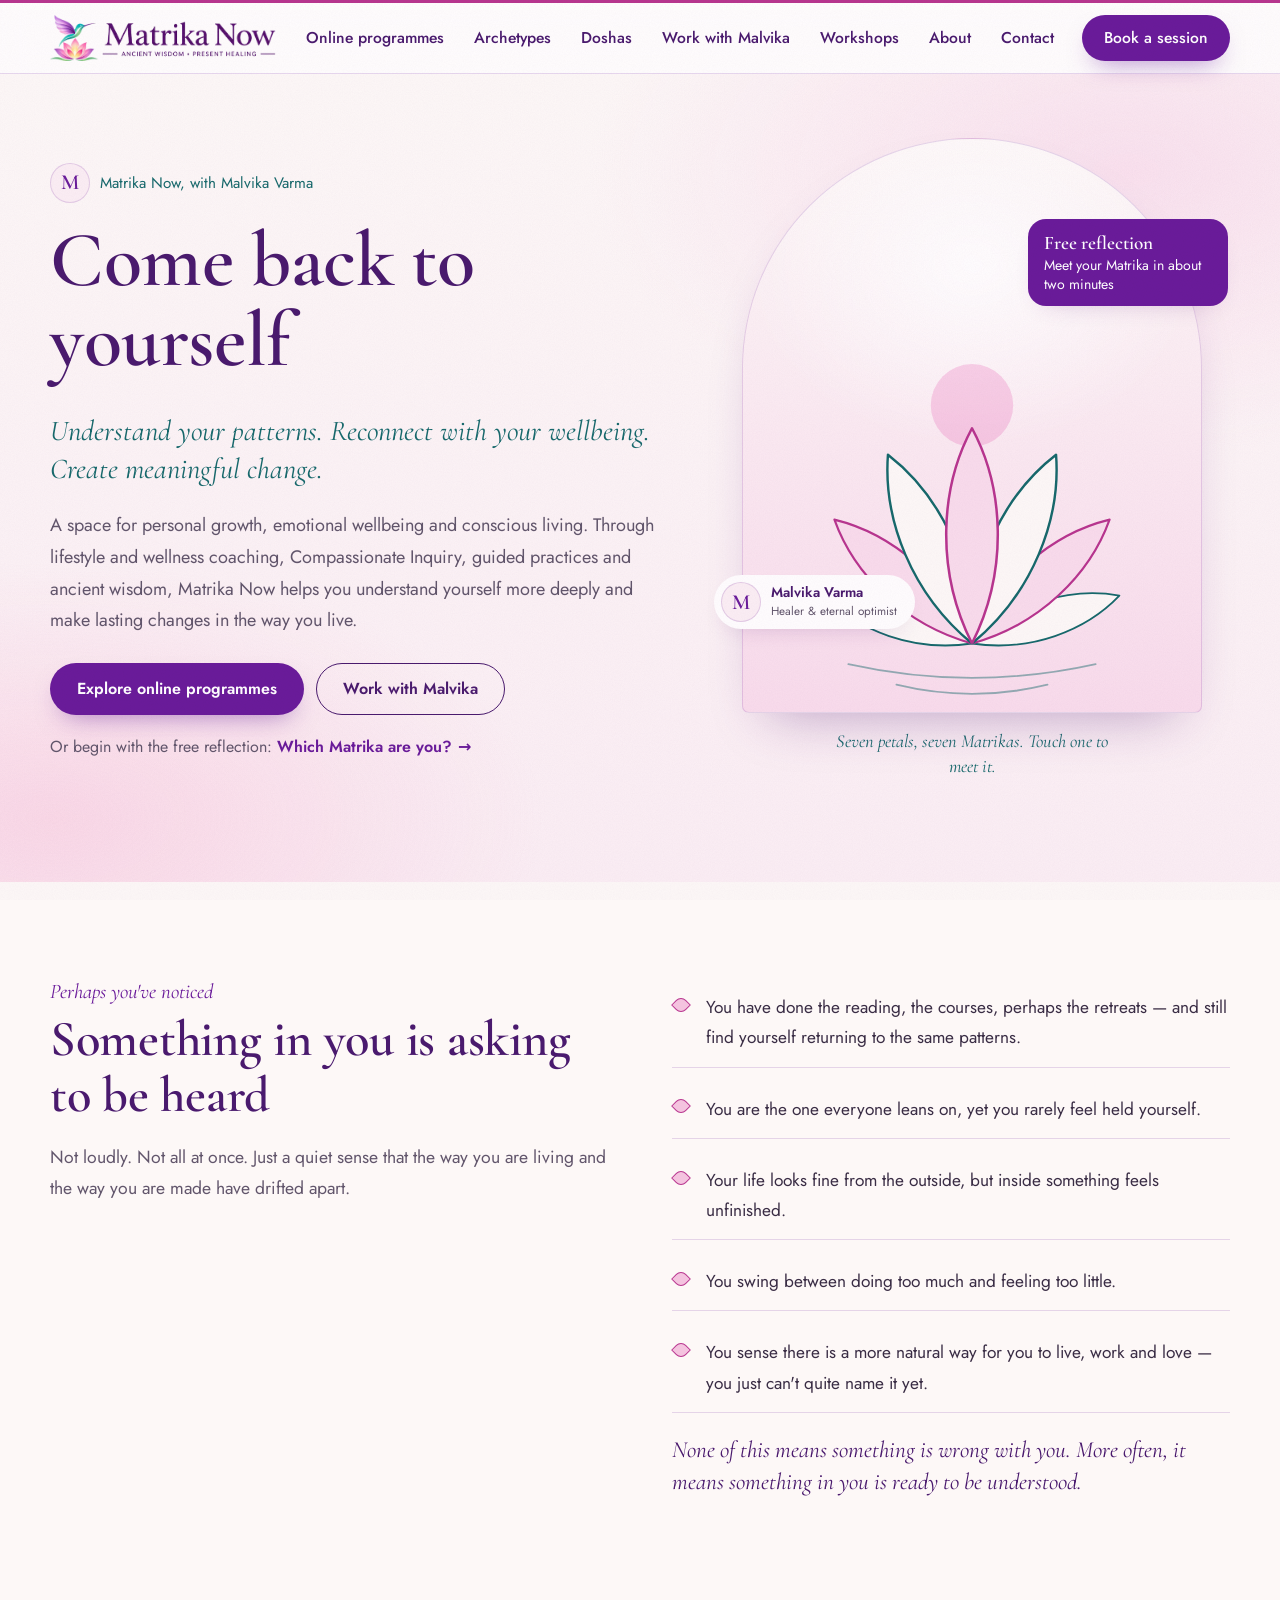
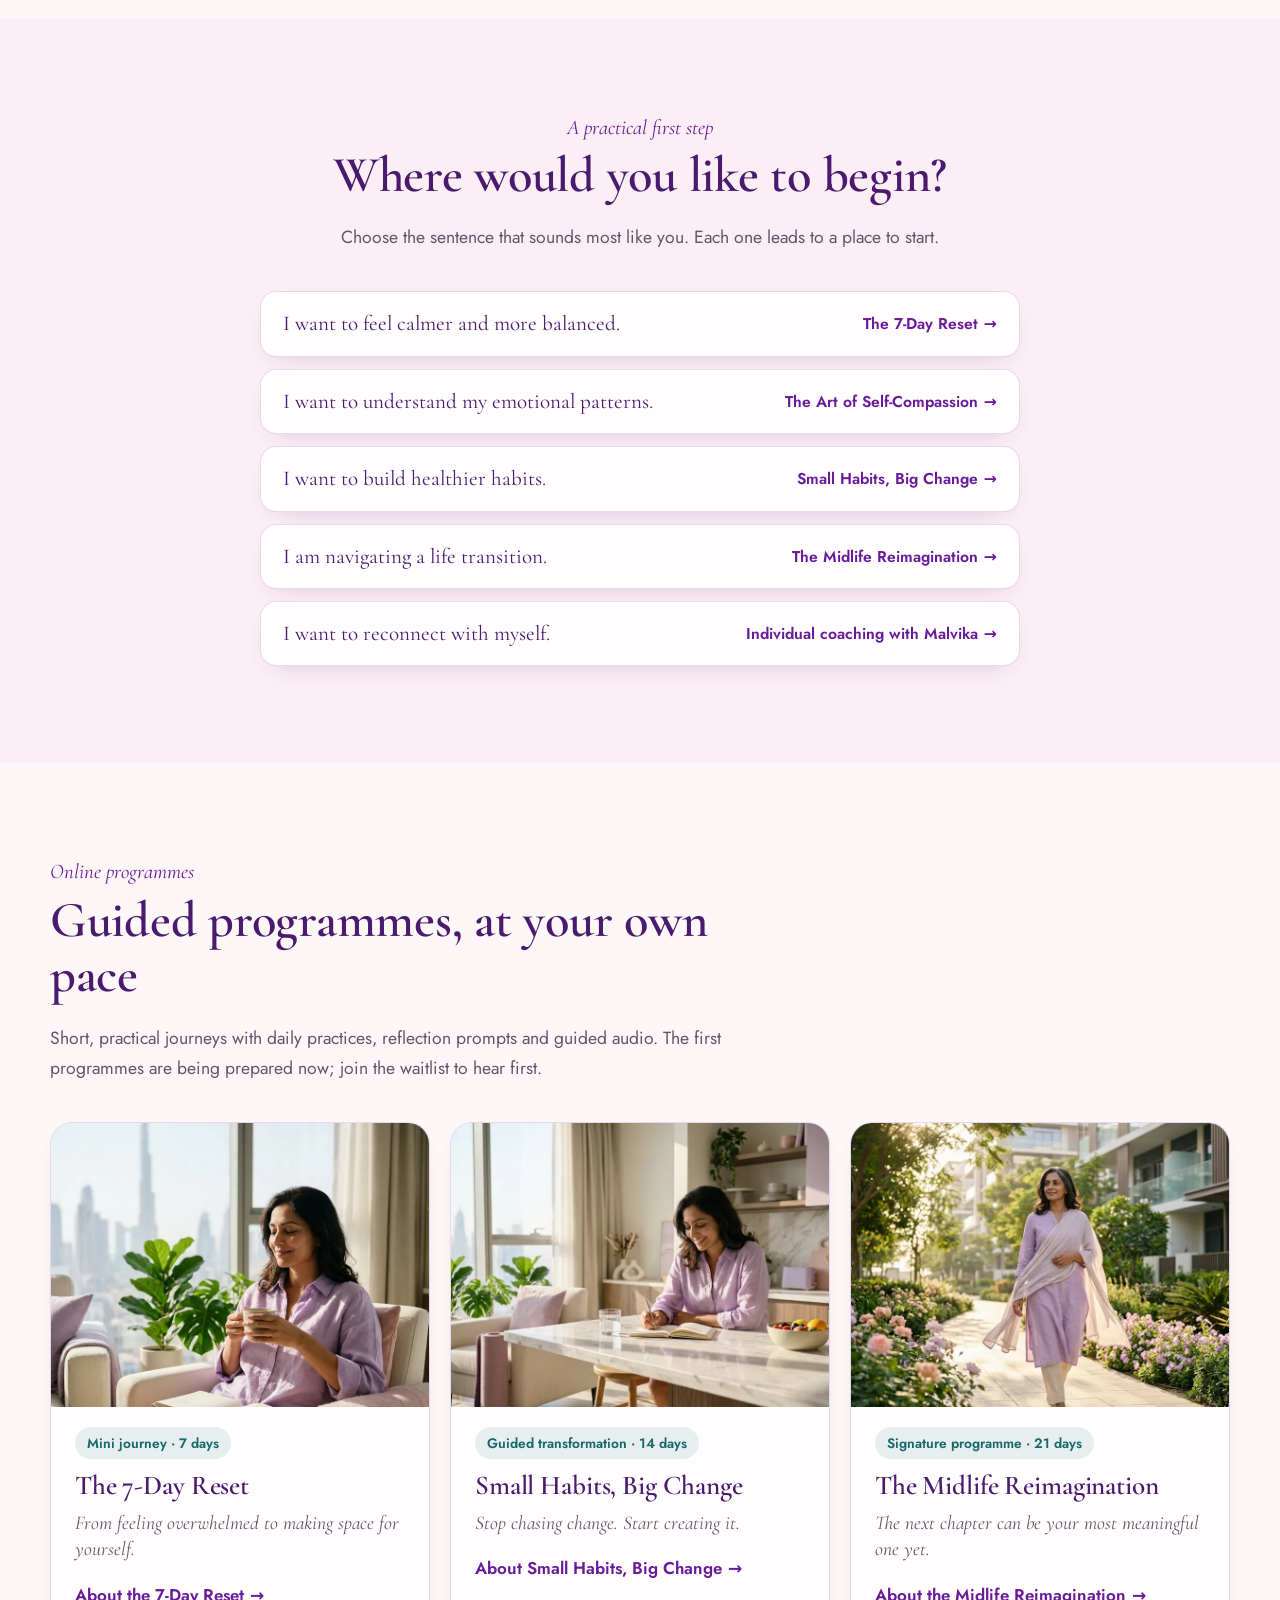
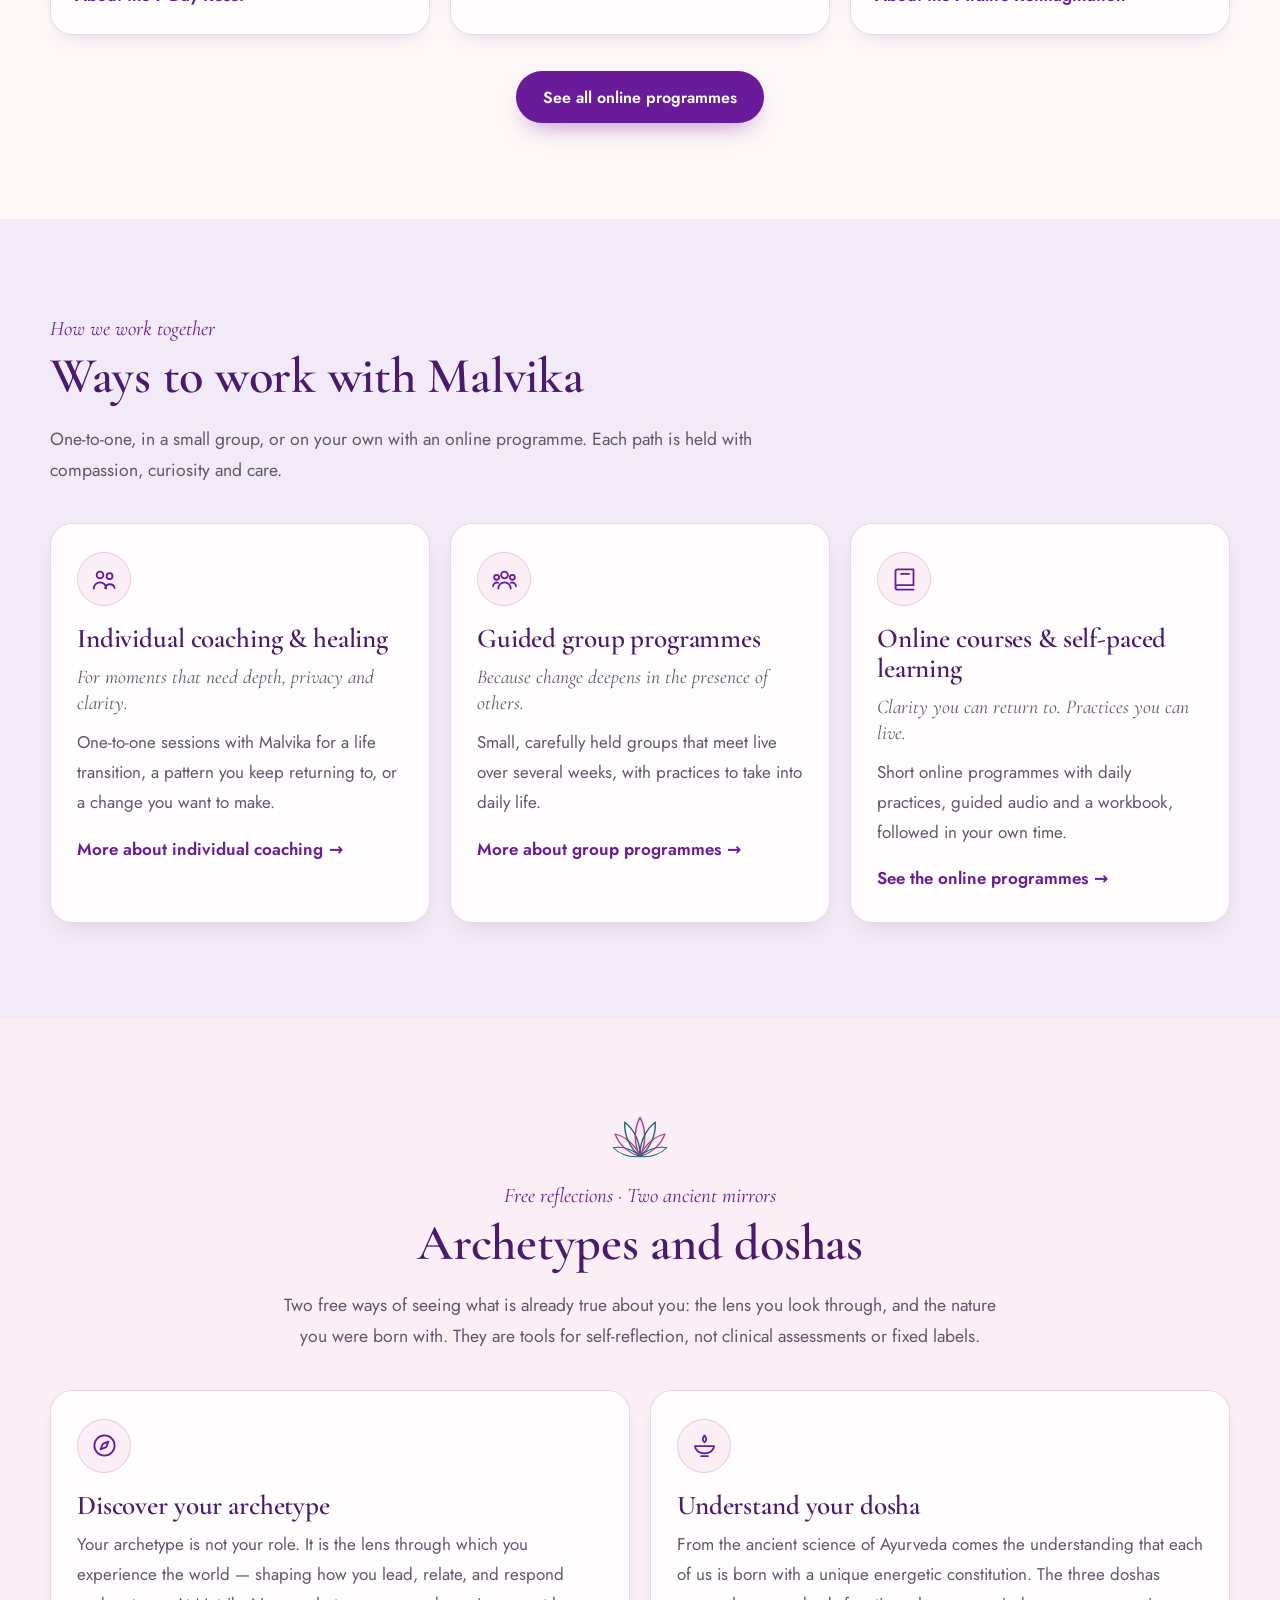
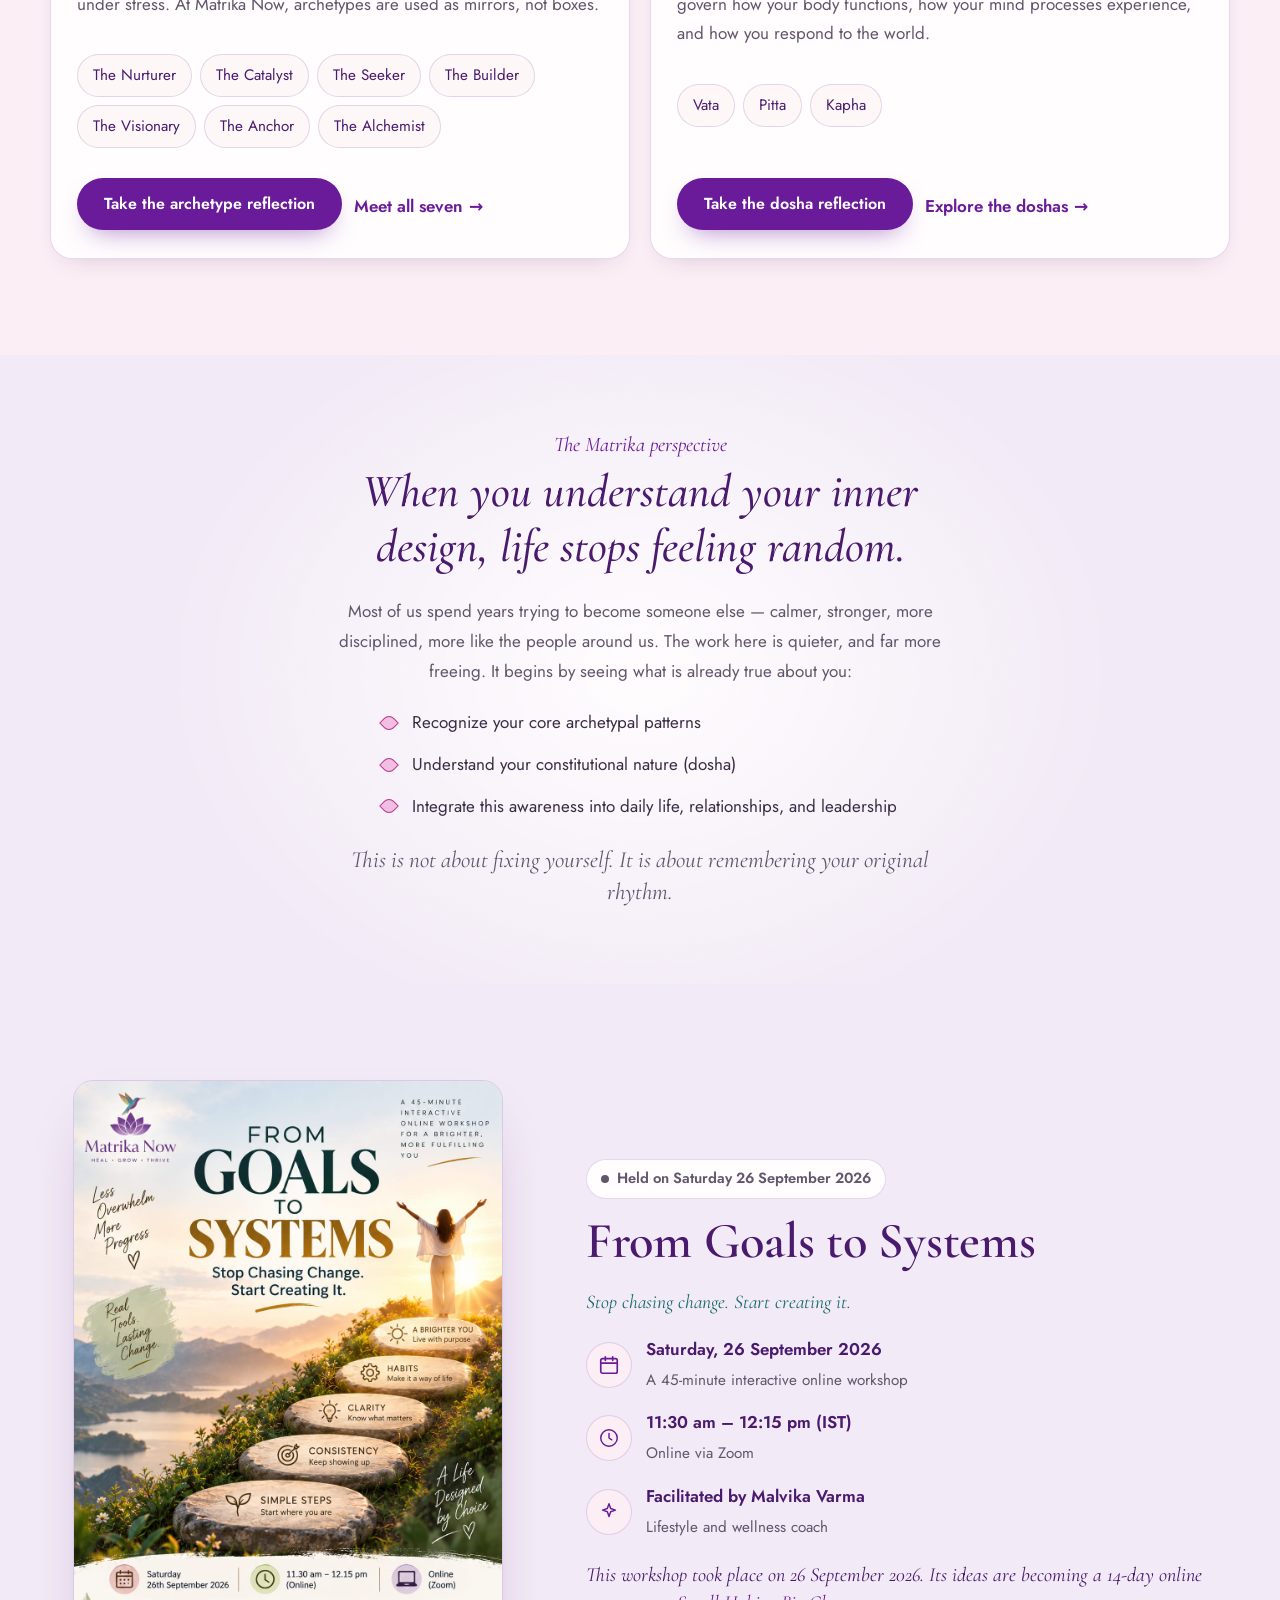
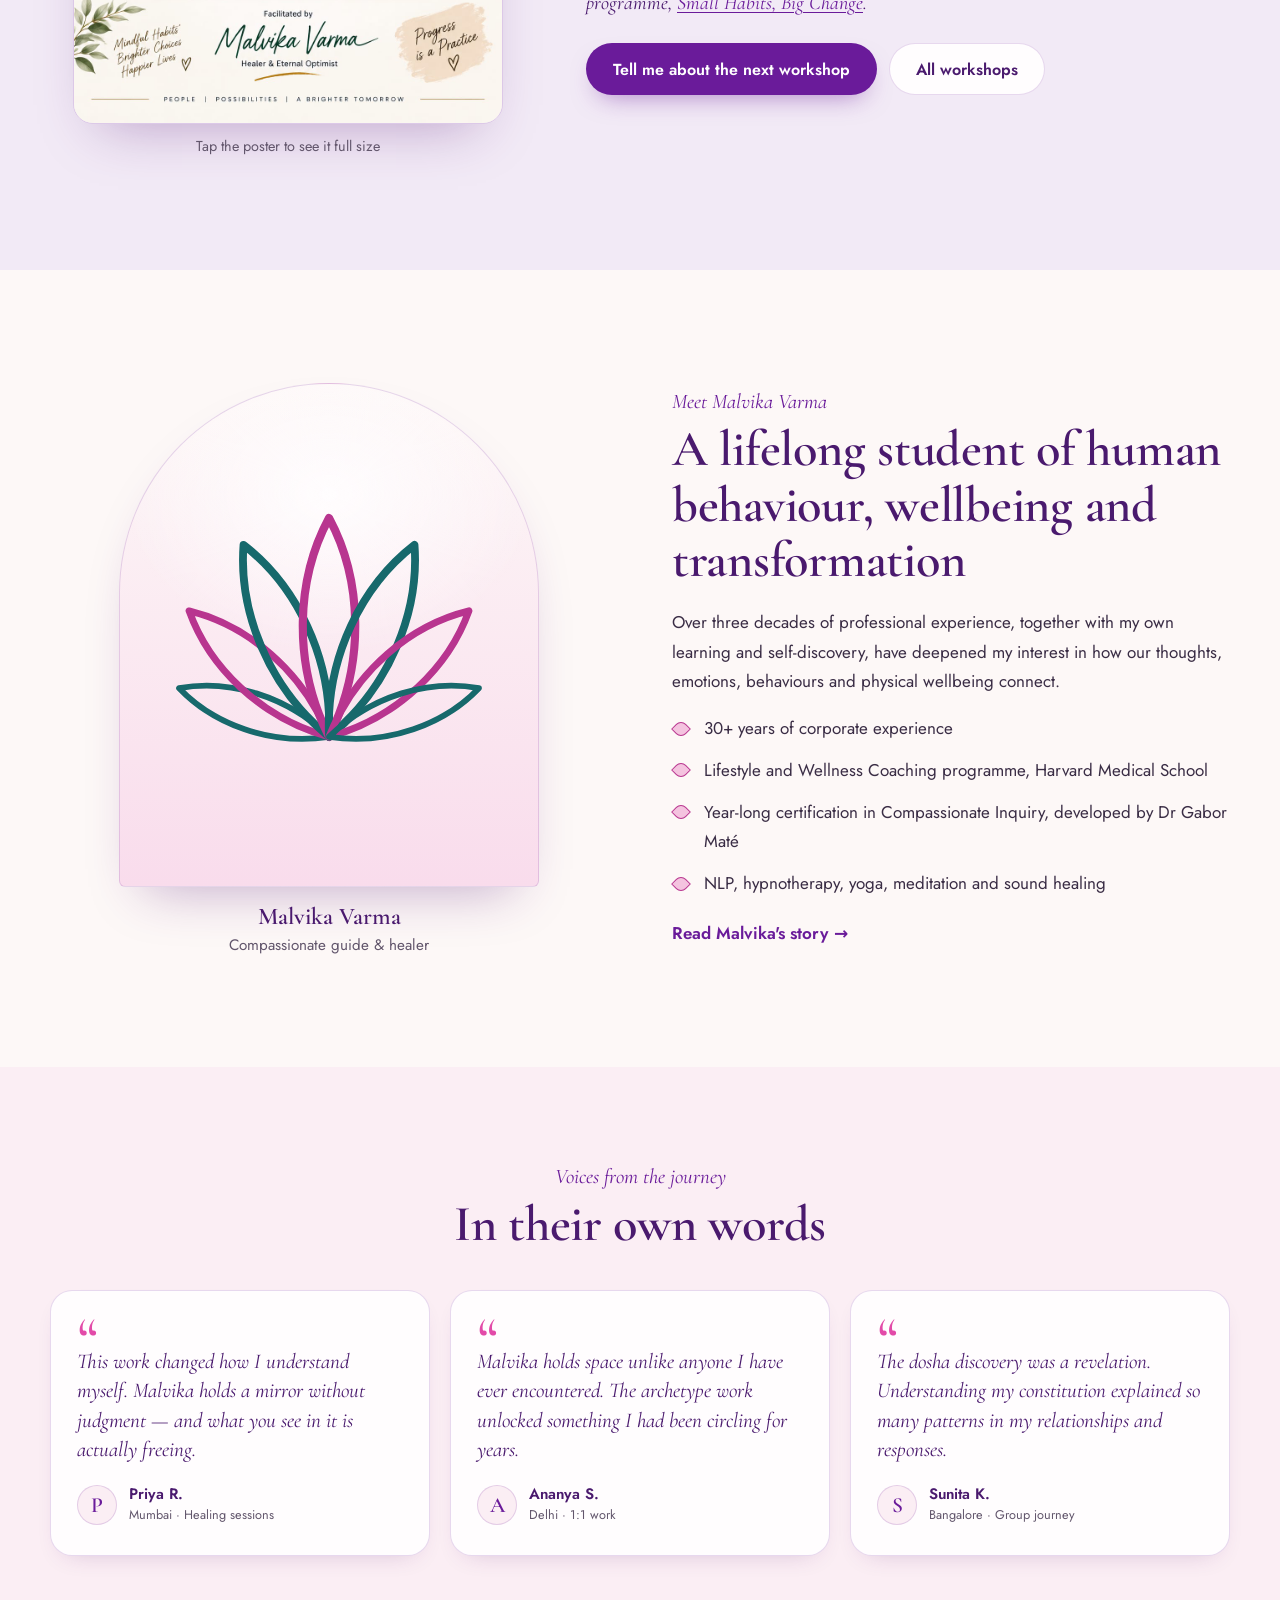
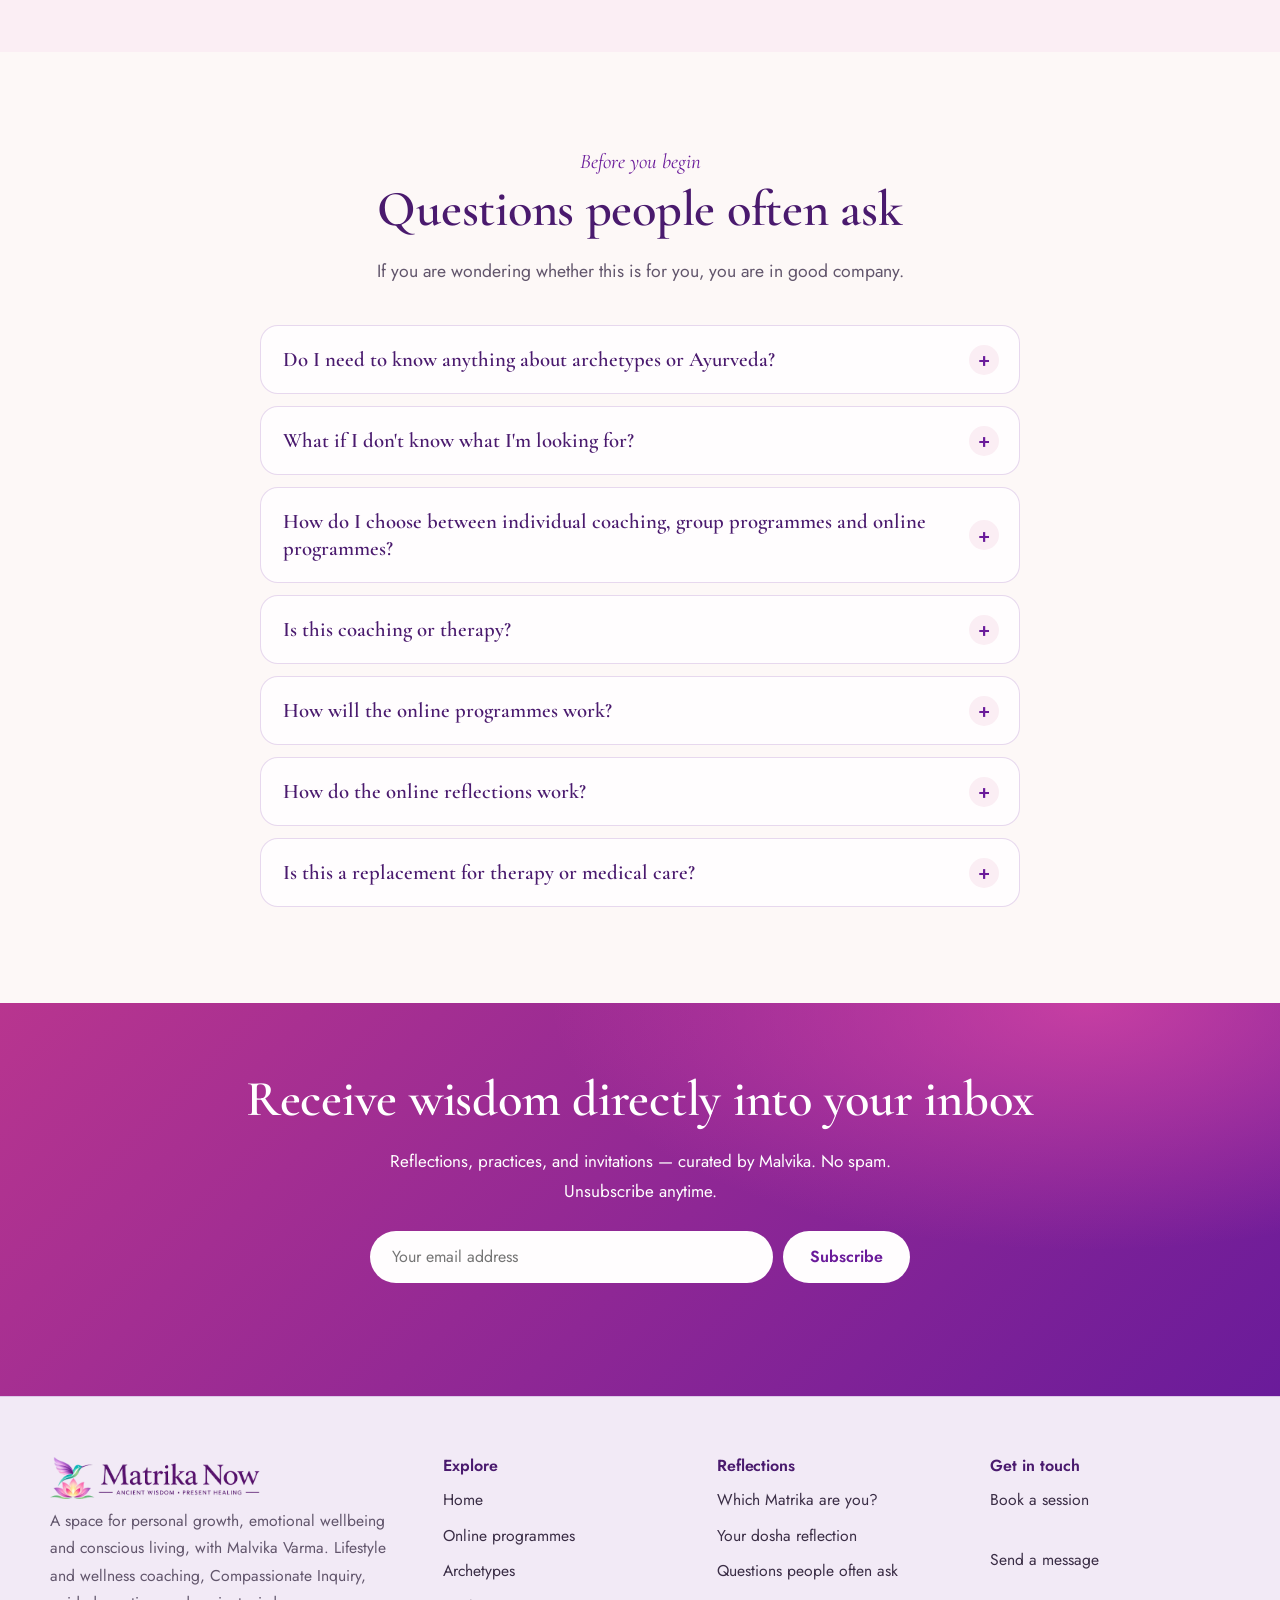
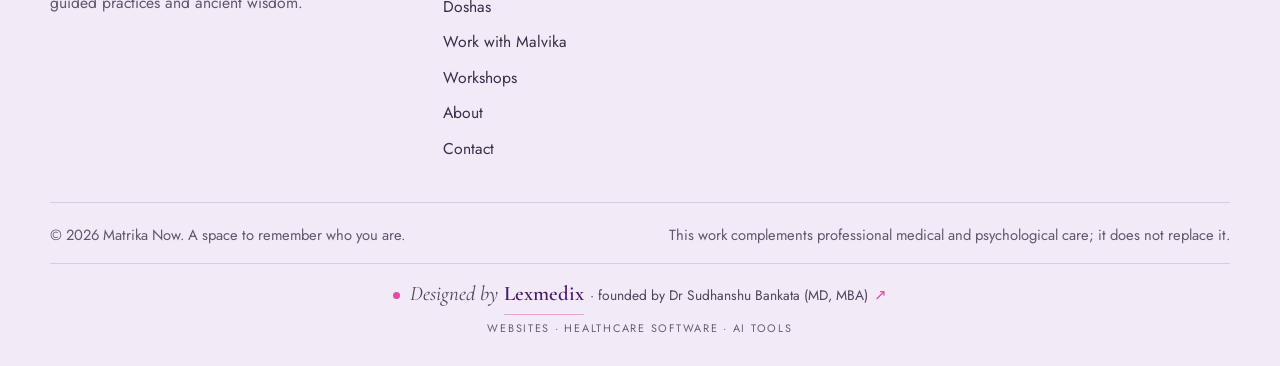
==== commit f80cd6e2: "Footer credit: Designed by Lexmedix, founded by Dr Sudhanshu Bankata (MD, MBA) Studio standard 11 as" ====
--- a/index.html
+++ b/index.html
@@ -19,7 +19,7 @@
   <link rel="preconnect" href="https://fonts.googleapis.com">
   <link rel="preconnect" href="https://fonts.gstatic.com" crossorigin>
   <link rel="stylesheet" href="https://fonts.googleapis.com/css2?family=Cormorant+Garamond:ital,wght@0,500;0,600;1,400;1,500;1,600&family=Jost:wght@400;500;600&display=swap">
-  <link rel="stylesheet" href="assets/css/site.css?v=a9e97d6f">
+  <link rel="stylesheet" href="assets/css/site.css?v=e3b71c93">
   <script type="application/ld+json">{"@context":"https://schema.org","@type":"Organization","name":"Matrika Now","url":"https://matrikanow.com/","logo":"https://matrikanow.com/logo.png","description":"A space for personal growth, emotional wellbeing and conscious living: lifestyle and wellness coaching, Compassionate Inquiry, guided practices and online programmes.","founder":{"@type":"Person","name":"Malvika Varma","jobTitle":"Lifestyle and wellness coach"}}</script>
 </head>
 <body>
@@ -191,7 +191,7 @@
       <div><h2 class="fh">Get in touch</h2><ul><li><a data-show="booking" href="#">Book a session</a></li><li><a data-show="email" href="#"><span data-fill></span></a></li><li><a data-show="whatsapp" href="#">WhatsApp <span data-fill></span></a></li><li><a data-show="phone" href="#"><span data-fill></span></a></li><li><a href="contact/">Send a message</a></li></ul></div>
     </div>
     <div class="fine"><p>&copy; <span data-year>2026</span> Matrika Now. A space to remember who you are.</p><p>This work complements professional medical and psychological care; it does not replace it.</p></div>
-  <div class="made-by"><a class="mb" href="https://lexmedix.in/services/" target="_blank" rel="noopener"><span class="mb-main"><span class="mb-pre">Designed by</span> <span class="mb-name">Dr Sudhanshu Bankata</span> <span class="mb-cred">(MD, PGP)</span><span class="mb-arrow" aria-hidden="true">&#8599;</span></span><span class="mb-sr">, </span><span class="mb-sub">Websites &middot; Healthcare software &middot; AI tools</span><span class="mb-sr"> (opens in a new tab)</span></a></div>
+  <div class="made-by"><a class="mb" href="https://lexmedix.in/services/" target="_blank" rel="noopener"><span class="mb-main"><span class="mb-pre">Designed by</span> <span class="mb-name">Lexmedix</span> <span class="mb-cred"><span class="mb-dot" aria-hidden="true">&middot; </span><span class="mb-sr">, </span>founded by Dr Sudhanshu Bankata (MD, MBA)</span><span class="mb-arrow" aria-hidden="true">&#8599;</span></span><span class="mb-sr">, </span><span class="mb-sub">Websites &middot; Healthcare software &middot; AI tools</span><span class="mb-sr"> (opens in a new tab)</span></a></div>
 </div>
 </footer>
 <a class="wa" data-show="whatsapp" href="#" aria-label="Chat on WhatsApp"><svg viewBox="0 0 32 32" fill="currentColor" aria-hidden="true"><path d="M16 3C8.8 3 3 8.8 3 16c0 2.3.6 4.5 1.7 6.4L3 29l6.8-1.8A13 13 0 0016 29c7.2 0 13-5.8 13-13S23.2 3 16 3zm0 23.7c-2 0-3.9-.6-5.5-1.6l-.4-.2-4 1 1.1-3.9-.3-.4A10.7 10.7 0 1116 26.7zm5.9-8c-.3-.2-1.9-.9-2.2-1s-.5-.2-.7.2-.8 1-1 1.2-.4.2-.7.1a8.7 8.7 0 01-4.3-3.8c-.3-.6.3-.5.9-1.7.1-.2 0-.4 0-.5l-1-2.3c-.2-.6-.5-.5-.7-.5h-.6c-.2 0-.6.1-.9.4s-1.2 1.2-1.2 2.9 1.2 3.4 1.4 3.6c.2.2 2.4 3.7 5.9 5.2 2.2.9 3 1 4.1.8.7-.1 1.9-.8 2.2-1.5s.3-1.4.2-1.5-.3-.2-.6-.4z"/></svg></a>
--- a/assets/css/site.css
+++ b/assets/css/site.css
@@ -414,8 +414,8 @@
 }
 
 /* ---------- Designer credit ("Designed by", footer) ---------- */
-.made-by { margin-top: 22px; padding-top: 20px; border-top: 1px solid var(--mb-line); display: flex; justify-content: center; text-align: center; min-width: 0; }
-.made-by .mb { display: inline-flex; flex-direction: column; align-items: center; gap: 6px; min-height: 44px; justify-content: center; max-width: 100%; color: var(--mb-text); text-decoration: none; overflow-wrap: anywhere; position: relative; }
+.made-by { margin-top: 14px; padding-top: 12px; border-top: 1px solid var(--mb-line); display: flex; justify-content: center; text-align: center; min-width: 0; }
+.made-by .mb { display: inline-flex; flex-direction: column; align-items: center; gap: 4px; min-height: 44px; justify-content: center; max-width: 100%; color: var(--mb-text); text-decoration: none; overflow-wrap: anywhere; position: relative; }
 .made-by .mb:hover { text-decoration: none; color: var(--mb-text); }
 .made-by .mb-main { display: inline-flex; flex-wrap: wrap; align-items: baseline; justify-content: center; gap: 0 .4em; min-width: 0; }
 .made-by .mb-pre { font-family: var(--mb-pre-font); font-style: var(--mb-pre-style, normal); font-size: var(--mb-pre-size, 1.1rem); color: var(--mb-muted); letter-spacing: var(--mb-pre-ls, 0); text-transform: var(--mb-pre-tt, none); }
@@ -428,6 +428,7 @@
 .made-by .mb:hover .mb-arrow, .made-by .mb:focus-visible .mb-arrow { transform: translate(3px, -3px); }
 .made-by .mb:focus-visible { outline: 2px solid var(--mb-accent); outline-offset: 4px; border-radius: 4px; }
 @media (prefers-reduced-motion: reduce) { .made-by .mb-name, .made-by .mb-arrow { transition: none; } }
+@media (max-width: 480px) { .made-by .mb-dot { display: none; } }
 .made-by { --mb-line: var(--line); --mb-text: var(--primary); --mb-muted: #4f4459; --mb-accent: var(--accent); --mb-rest: rgba(226,74,168,.45); --mb-pre-font: var(--display); --mb-pre-style: italic; --mb-pre-size: 1.3rem; --mb-name-font: var(--display); --mb-name-weight: 600; --mb-name-size: 1.3rem; --mb-name-color: var(--primary); --mb-sub-font: var(--sans); --mb-cred-font: var(--sans); }
 .made-by .mb-main::before { content: ""; width: 7px; height: 7px; border-radius: 50%; background: var(--accent); align-self: center; margin-right: .2em; }
 .made-by .mb:hover .mb-name { color: var(--accent-ink); }
